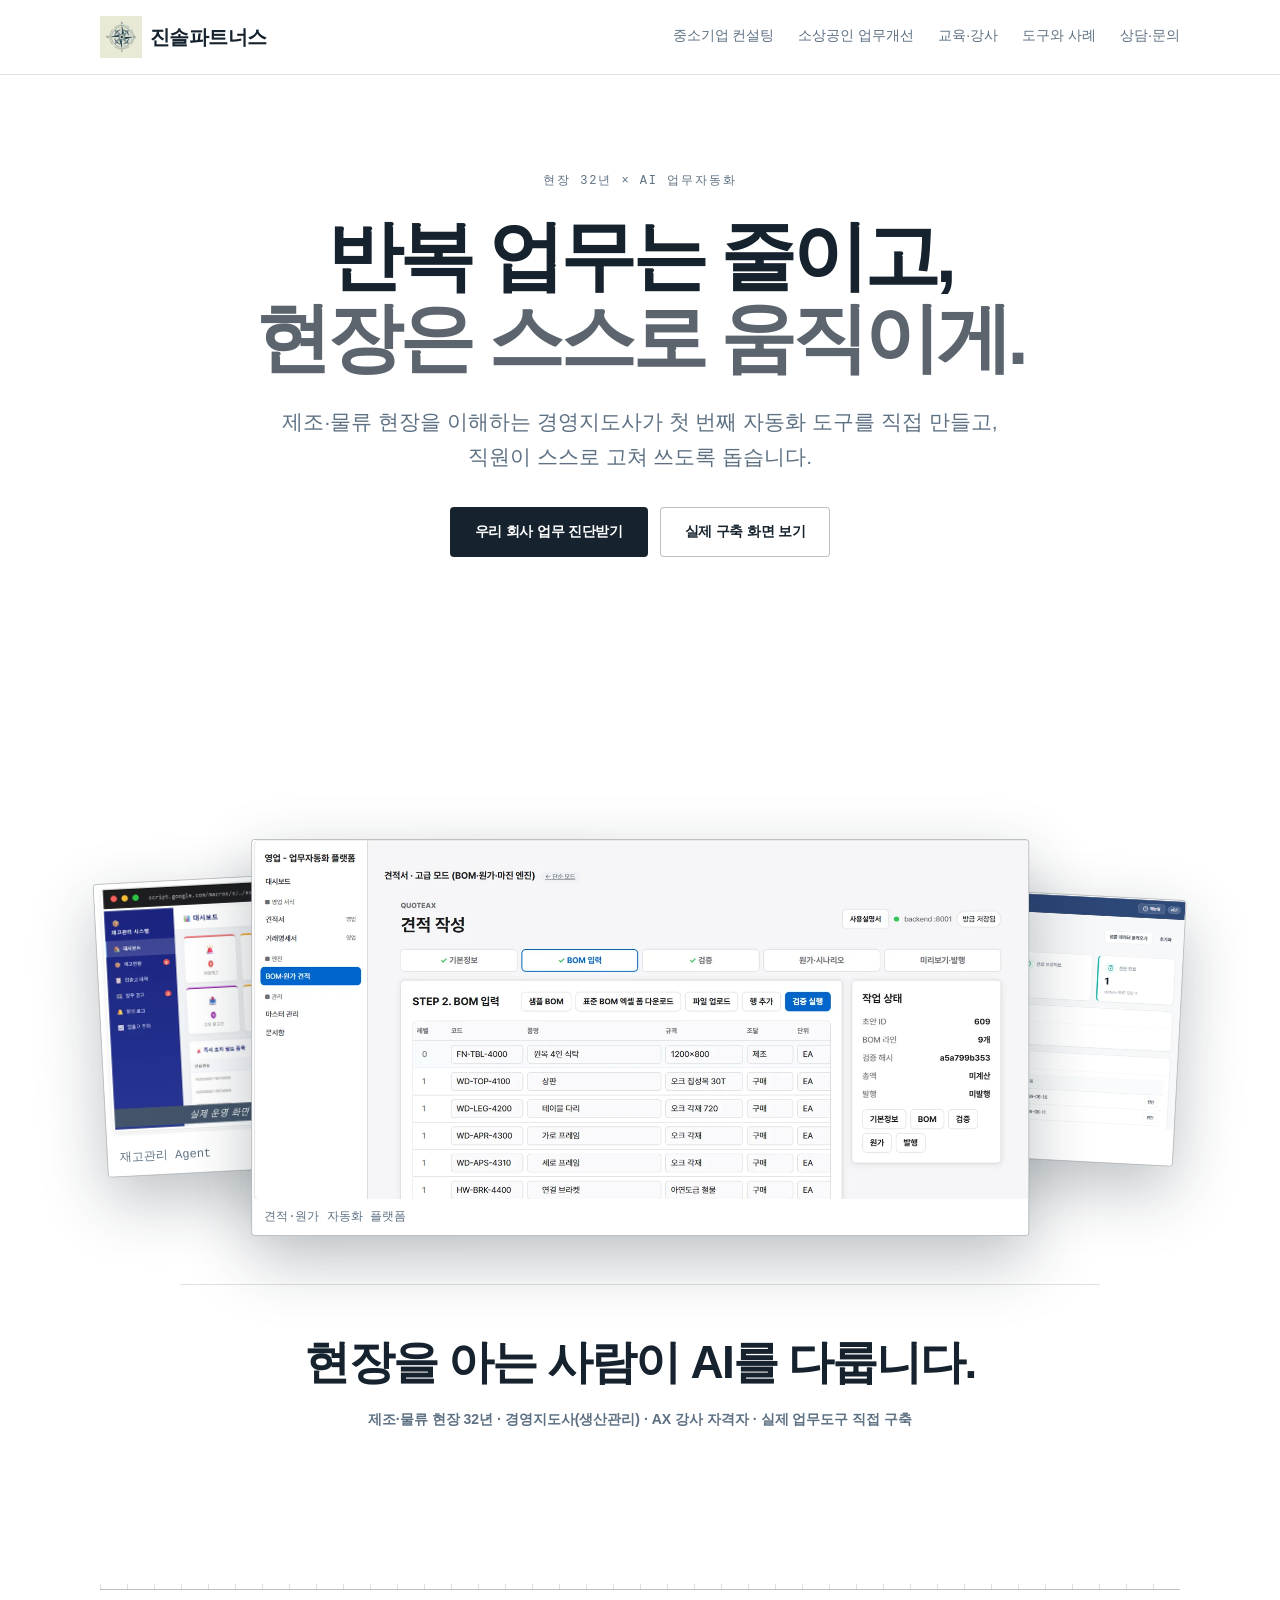
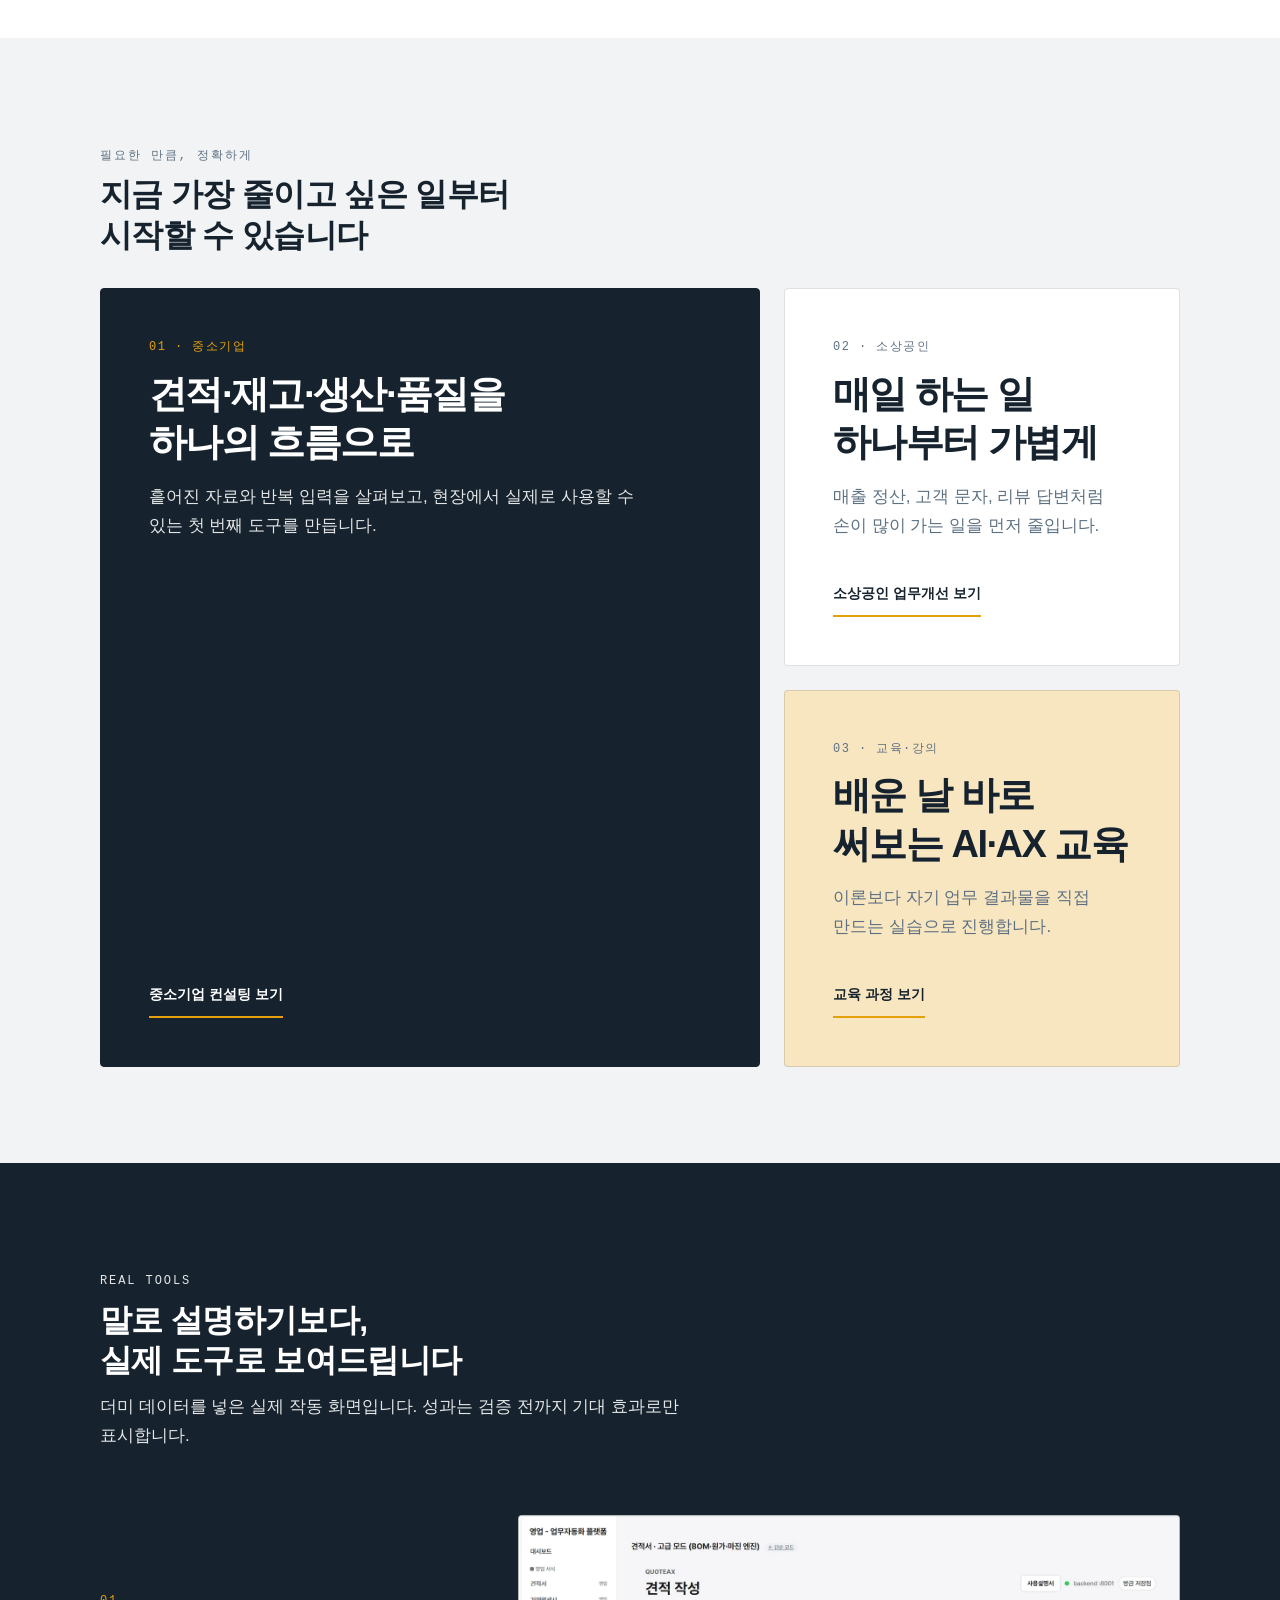
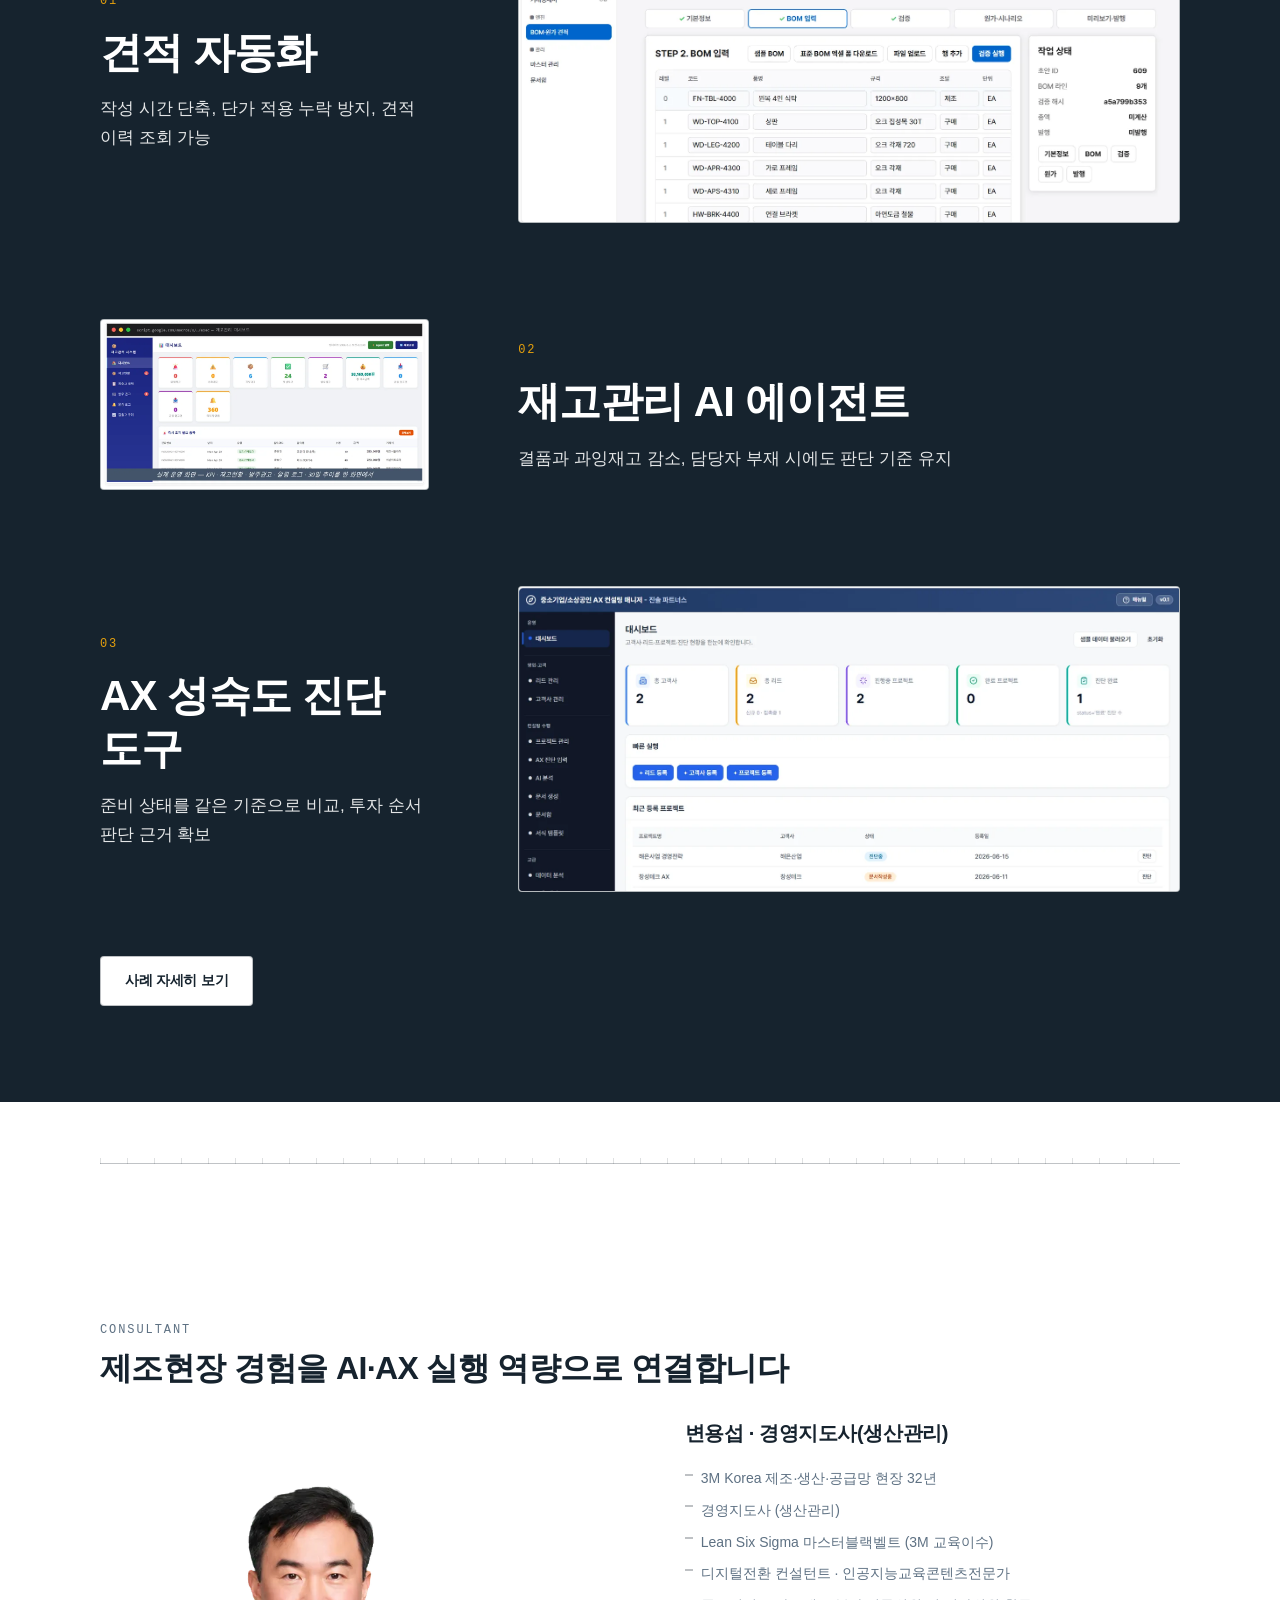
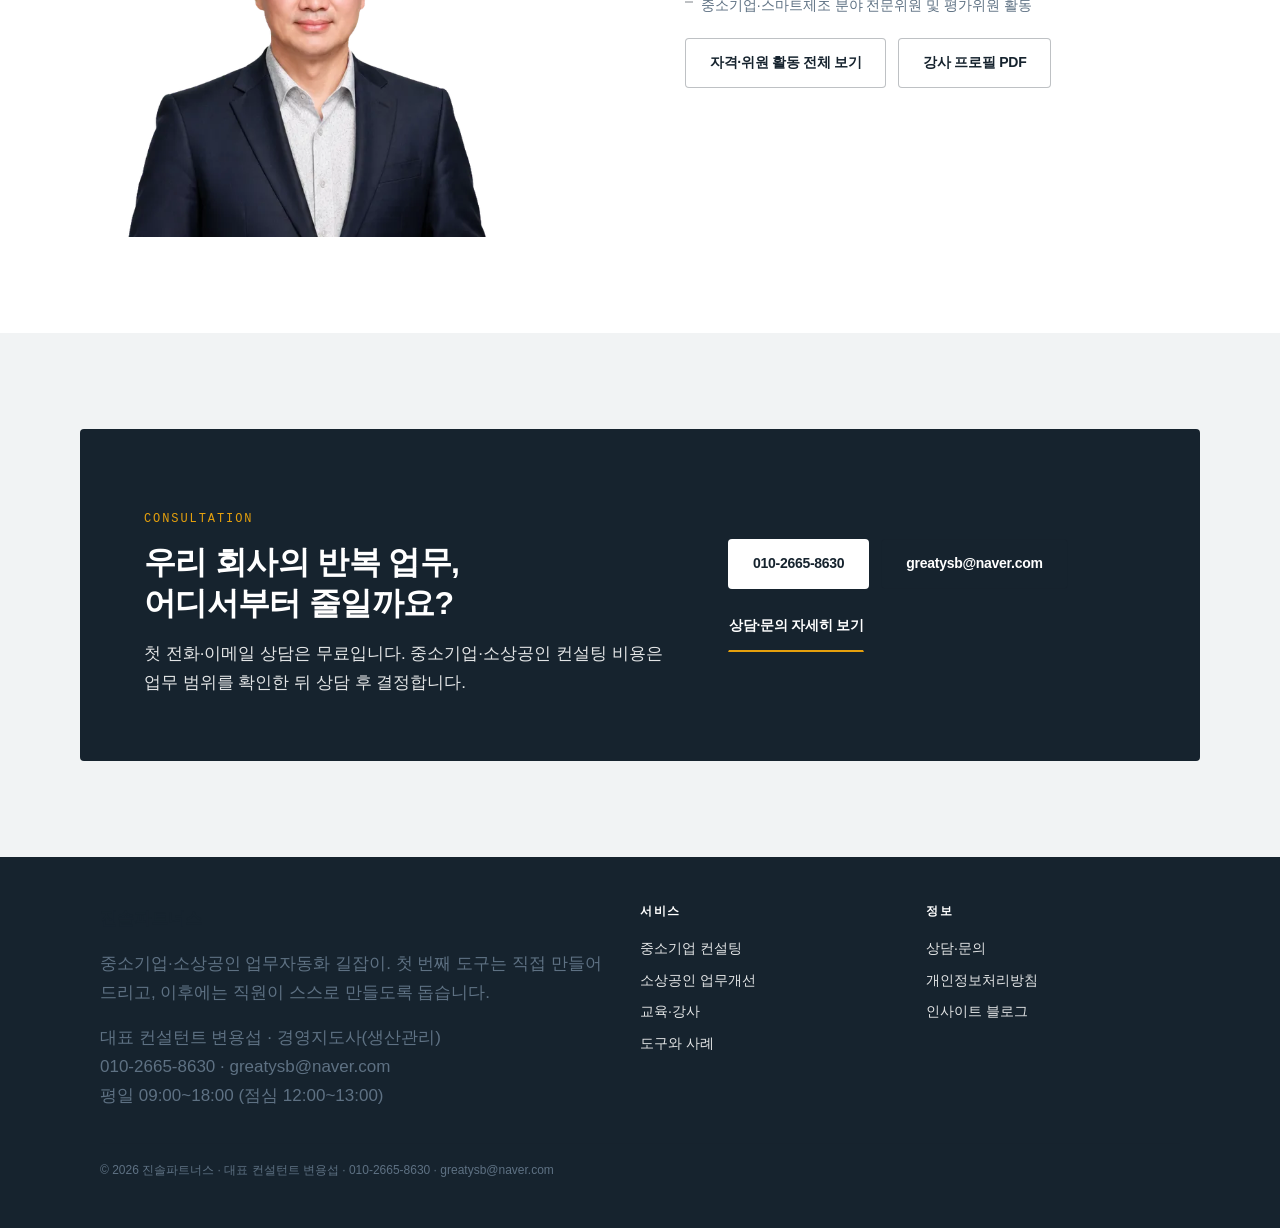
==== index.html @ 5d5d7a25 "feat: redesign homepage around real work proof" ====
<!DOCTYPE html>
<html lang="ko">
<head>
<meta charset="UTF-8">
<meta name="viewport" content="width=device-width, initial-scale=1">
<title>진솔파트너스 | 중소기업·소상공인 업무자동화 길잡이</title>
<meta name="description" content="제조·물류 현장 32년의 경영지도사가 실제 업무자동화 도구를 직접 만들고, 직원이 스스로 고쳐 쓰도록 돕습니다. 중소기업 컨설팅·소상공인 업무개선·AI 실무교육.">
<link rel="canonical" href="https://jinsolpartners.com/">
<meta property="og:type" content="website">
<meta property="og:title" content="진솔파트너스 | 중소기업·소상공인 업무자동화 길잡이">
<meta property="og:description" content="반복 업무는 줄이고, 현장은 스스로 움직이게.">
<meta property="og:url" content="https://jinsolpartners.com/">
<meta property="og:image" content="https://jinsolpartners.com/assets/images/og-default.png">
<meta property="og:site_name" content="진솔파트너스 TrueNorth Solution">
<link rel="icon" href="/favicon.svg" type="image/svg+xml">
<link rel="apple-touch-icon" href="/apple-touch-icon.png">
<link rel="stylesheet" href="/assets/css/tokens.css">
<link rel="stylesheet" href="/assets/css/base.css">
<link rel="stylesheet" href="/assets/css/components.css">
<link rel="stylesheet" href="/assets/css/pages/home.css">
</head>
<body>
<a class="skip" href="#main">본문으로 건너뛰기</a>

<header class="site-header">
  <div class="wrap">
    <a class="site-header__brand" href="/" aria-label="진솔파트너스 홈">
      <img class="site-header__compass" src="/assets/images/compass-brand.webp" width="96" height="96" alt="">
      <span class="site-header__name">진솔파트너스</span>
    </a>
    <nav class="nav" aria-label="주요 메뉴">
      <ul>
        <li><a href="/consulting/">중소기업 컨설팅</a></li>
        <li><a href="/small-business/">소상공인 업무개선</a></li>
        <li><a href="/education/">교육·강사</a></li>
        <li><a href="/tools/">도구와 사례</a></li>
        <li><a href="/contact/">상담·문의</a></li>
      </ul>
    </nav>
    <button class="nav-toggle" type="button" aria-expanded="false" aria-controls="nav-drawer">
      <span class="sr">메뉴 열기</span>
      <svg viewBox="0 0 24 24" fill="none" stroke="currentColor" stroke-width="2" aria-hidden="true"><path d="M4 7h16M4 12h16M4 17h16"/></svg>
    </button>
  </div>
  <div class="nav-drawer" id="nav-drawer">
    <a href="/consulting/">중소기업 컨설팅</a>
    <a href="/small-business/">소상공인 업무개선</a>
    <a href="/education/">교육·강사</a>
    <a href="/tools/">도구와 사례</a>
    <a href="/contact/">상담·문의</a>
  </div>
</header>

<main id="main">
  <section class="section home-hero">
    <div class="wrap home-hero__inner">
      <div class="home-hero__copy">
        <p class="sec-head__eyebrow">현장 32년 × AI 업무자동화</p>
        <h1>반복 업무는 줄이고,<br><span>현장은 스스로 움직이게.</span></h1>
        <p class="lead">제조·물류 현장을 이해하는 경영지도사가 첫 번째 자동화 도구를 직접 만들고, 직원이 스스로 고쳐 쓰도록 돕습니다.</p>
        <div class="btn-row">
          <a class="btn btn--primary" href="/contact/#consulting">우리 회사 업무 진단받기</a>
          <a class="btn btn--secondary" href="#work">실제 구축 화면 보기</a>
        </div>
      </div>

      <div class="home-screen-stage" aria-label="진솔파트너스가 직접 구축한 업무자동화 앱 화면">
        <figure class="home-screen-stage__item home-screen-stage__item--inventory">
          <img class="home-screen-stage__image" src="/assets/images/tools/inventory-agent.webp" width="1043" height="539" loading="lazy" decoding="async" alt="재고관리 시스템의 KPI, 재고현황, 발주권고 대시보드">
          <figcaption>재고관리 Agent</figcaption>
        </figure>
        <figure class="home-screen-stage__item home-screen-stage__item--quote">
          <img class="home-screen-stage__image" src="/assets/images/tools/quotation.webp" width="1505" height="697" fetchpriority="high" decoding="async" alt="견적 자동화 도구의 BOM 입력 및 검증 화면">
          <figcaption>견적·원가 자동화 플랫폼</figcaption>
        </figure>
        <figure class="home-screen-stage__item home-screen-stage__item--consulting">
          <img class="home-screen-stage__image" src="/assets/images/tools/ax-consulting-manager.webp" width="1509" height="697" loading="lazy" decoding="async" alt="AX 컨설팅 관리 앱의 고객사, 프로젝트, 진단 현황 대시보드">
          <figcaption>AX 컨설팅 매니저</figcaption>
        </figure>
      </div>

      <div class="home-trust">
        <h2>현장을 아는 사람이 AI를 다룹니다.</h2>
        <p>제조·물류 현장 32년 · 경영지도사(생산관리) · AX 강사 자격자 · 실제 업무도구 직접 구축</p>
      </div>
    </div>
  </section>

  <div class="wrap"><div class="compass-rule" aria-hidden="true">
    <svg viewBox="0 0 1120 14" preserveAspectRatio="none">
      <defs><pattern id="tick-home-1" width="28" height="14" patternUnits="userSpaceOnUse"><path d="M0 14V8" stroke="currentColor" stroke-width="1"/></pattern></defs>
      <rect width="1120" height="14" fill="url(#tick-home-1)"></rect>
      <path d="M0 13.5h1120" stroke="currentColor" stroke-width="1"></path>
    </svg>
  </div></div>

  <section class="section section--paper home-services" id="services">
    <div class="wrap">
      <div class="sec-head">
        <p class="sec-head__eyebrow">필요한 만큼, 정확하게</p>
        <h2>지금 가장 줄이고 싶은 일부터<br>시작할 수 있습니다</h2>
      </div>
      <div class="home-service-bento">
        <article class="home-service-card home-service-card--primary">
          <div>
            <p class="card__no mono">01 · 중소기업</p>
            <h3>견적·재고·생산·품질을<br>하나의 흐름으로</h3>
            <p>흩어진 자료와 반복 입력을 살펴보고, 현장에서 실제로 사용할 수 있는 첫 번째 도구를 만듭니다.</p>
          </div>
          <a class="card__link" href="/consulting/">중소기업 컨설팅 보기</a>
        </article>
        <article class="home-service-card">
          <div>
            <p class="card__no mono">02 · 소상공인</p>
            <h3>매일 하는 일 하나부터 가볍게</h3>
            <p>매출 정산, 고객 문자, 리뷰 답변처럼 손이 많이 가는 일을 먼저 줄입니다.</p>
          </div>
          <a class="card__link" href="/small-business/">소상공인 업무개선 보기</a>
        </article>
        <article class="home-service-card home-service-card--education">
          <div>
            <p class="card__no mono">03 · 교육·강의</p>
            <h3>배운 날 바로 써보는 AI·AX 교육</h3>
            <p>이론보다 자기 업무 결과물을 직접 만드는 실습으로 진행합니다.</p>
          </div>
          <a class="card__link" href="/education/">교육 과정 보기</a>
        </article>
      </div>
    </div>
  </section>

  <section class="section home-work" id="work">
    <div class="wrap">
      <div class="sec-head">
        <p class="sec-head__eyebrow">Real Tools</p>
        <h2>말로 설명하기보다,<br>실제 도구로 보여드립니다</h2>
        <p>더미 데이터를 넣은 실제 작동 화면입니다. 성과는 검증 전까지 기대 효과로만 표시합니다.</p>
      </div>
      <div data-render="tools" data-layout="showcase" data-label="도구 사례">
        <p class="lead">도구 사례를 불러오는 중입니다.</p>
      </div>
      <p class="home-work__link"><a class="btn btn--secondary" href="/tools/">사례 자세히 보기</a></p>
    </div>
  </section>

  <div class="wrap"><div class="compass-rule" aria-hidden="true">
    <svg viewBox="0 0 1120 14" preserveAspectRatio="none">
      <defs><pattern id="tick-home-2" width="28" height="14" patternUnits="userSpaceOnUse"><path d="M0 14V8" stroke="currentColor" stroke-width="1"/></pattern></defs>
      <rect width="1120" height="14" fill="url(#tick-home-2)"></rect>
      <path d="M0 13.5h1120" stroke="currentColor" stroke-width="1"></path>
    </svg>
  </div></div>

  <section class="section home-consultant" id="consultant">
    <div class="wrap">
      <div class="sec-head">
        <p class="sec-head__eyebrow">Consultant</p>
        <h2>제조현장 경험을 AI·AX 실행 역량으로 연결합니다</h2>
      </div>
      <div class="grid--2 home-consultant__grid">
        <div class="home-consultant__photo">
          <img src="/assets/images/profile-byun.webp" width="640" height="605" alt="변용섭 대표 컨설턴트 프로필 사진" loading="lazy">
        </div>
        <div class="stack">
          <h3>변용섭 · 경영지도사(생산관리)</h3>
          <ul class="dash">
            <li>3M Korea 제조·생산·공급망 현장 32년</li>
            <li>경영지도사 (생산관리)</li>
            <li>Lean Six Sigma 마스터블랙벨트 (3M 교육이수)</li>
            <li>디지털전환 컨설턴트 · 인공지능교육콘텐츠전문가</li>
            <li>중소기업·스마트제조 분야 전문위원 및 평가위원 활동</li>
          </ul>
          <div class="btn-row">
            <a class="btn btn--secondary" href="/education/profile/">자격·위원 활동 전체 보기</a>
            <a class="btn btn--secondary" href="/education/profile/?pdf=1">강사 프로필 PDF</a>
          </div>
        </div>
      </div>
    </div>
  </section>

  <section class="section section--paper home-contact" id="contact">
    <div class="wrap home-contact__panel">
      <div>
        <p class="sec-head__eyebrow">Consultation</p>
        <h2>우리 회사의 반복 업무,<br>어디서부터 줄일까요?</h2>
        <p>첫 전화·이메일 상담은 무료입니다. 중소기업·소상공인 컨설팅 비용은 업무 범위를 확인한 뒤 상담 후 결정합니다.</p>
      </div>
      <div class="home-contact__actions">
        <a class="btn btn--primary" href="tel:01026658630">010-2665-8630</a>
        <a class="btn btn--secondary" href="mailto:greatysb@naver.com">greatysb@naver.com</a>
        <a class="btn btn--text" href="/contact/">상담·문의 자세히 보기</a>
      </div>
    </div>
  </section>
</main>

<footer class="site-footer">
  <div class="wrap">
    <div class="site-footer__cols">
      <div class="stack">
        <strong>진솔파트너스</strong>
        <p>중소기업·소상공인 업무자동화 길잡이. 첫 번째 도구는 직접 만들어 드리고, 이후에는 직원이 스스로 만들도록 돕습니다.</p>
        <p>대표 컨설턴트 변용섭 · 경영지도사(생산관리)<br>010-2665-8630 · greatysb@naver.com<br>평일 09:00~18:00 (점심 12:00~13:00)</p>
      </div>
      <div>
        <h3>서비스</h3>
        <ul>
          <li><a href="/consulting/">중소기업 컨설팅</a></li>
          <li><a href="/small-business/">소상공인 업무개선</a></li>
          <li><a href="/education/">교육·강사</a></li>
          <li><a href="/tools/">도구와 사례</a></li>
        </ul>
      </div>
      <div>
        <h3>정보</h3>
        <ul>
          <li><a href="/contact/">상담·문의</a></li>
          <li><a href="/privacy/">개인정보처리방침</a></li>
          <li><a href="https://truenorth-solution.tistory.com/" target="_blank" rel="noopener">인사이트 블로그</a></li>
        </ul>
      </div>
    </div>
    <p class="site-footer__bottom">&copy; 2026 진솔파트너스 · 대표 컨설턴트 변용섭 · 010-2665-8630 · greatysb@naver.com</p>
  </div>
</footer>

<div class="consult-bar no-print">
  <a href="tel:01026658630"><svg viewBox="0 0 24 24" fill="none" stroke="currentColor" stroke-width="2" aria-hidden="true"><path d="M5 4h4l2 5-2.5 1.5a11 11 0 005 5L15 13l5 2v4a1 1 0 01-1 1A16 16 0 013 5a1 1 0 011-1z"/></svg>전화 상담</a>
  <a href="/contact/"><svg viewBox="0 0 24 24" fill="none" stroke="currentColor" stroke-width="2" aria-hidden="true"><path d="M21 12a8 8 0 01-8 8H7l-4 3V12a8 8 0 018-8h2a8 8 0 018 8z"/></svg>문의하기</a>
</div>

<script src="/assets/js/nav.js" defer></script>
<script src="/assets/js/data.js" defer></script>
</body>
</html>
---- assets/css/tokens.css ----
/* ============================================================
   tokens.css — 디자인 토큰 (WU-00)
   기획안 11-2 「계측」 팔레트 / 11-3 활자
   ------------------------------------------------------------
   [중요] 이 파일이 리터럴 색상값을 쓸 수 있는 유일한 곳입니다.
      다른 CSS/HTML에서는 반드시 var(--*) 를 씁니다. (하네스 D-01)
   ============================================================ */

:root{
  /* ── 색 ── 기획안 11-2 */
  --ink:    #16232E;   /* 제목·헤더·버튼 */
  --steel:  #5E7183;   /* 본문·보조 문구 */
  --signal: #E5A00D;   /* 강조 — §대비 주의 참조 */
  --paper:  #F1F3F4;   /* 섹션 교차 배경 */
  --white:  #FFFFFF;   /* 기본 배경 */

  /* 파생색 — 새 hex를 만들지 않고 위 5색에서 뽑습니다 */
  --line:      color-mix(in srgb, var(--ink) 14%, transparent);
  --line-firm: color-mix(in srgb, var(--ink) 28%, transparent);
  --ink-soft:  color-mix(in srgb, var(--ink) 70%, var(--white));
  --on-ink:    color-mix(in srgb, var(--white) 88%, var(--ink));
  --mark:      color-mix(in srgb, var(--signal) 26%, var(--white));

  /* ── 대비 실측 (개발지시서 §4-1) ──────────────────────────
     신호 노랑 on 흰색 ......... 2.24:1  NG  텍스트 색 사용 금지
     신호 노랑 on 잉크 ......... 7.13:1  OK
     스틸 on 흰색 .............. 5.04:1  OK
     스틸 on 페이퍼 ............ 4.53:1  OK  (여유 없음 — 본문만)
     잉크 on 흰색 .............. 16.0:1  OK
     흰 배경에서의 강조는 텍스트 색이 아니라 밑줄 바·마커로 합니다.
     ------------------------------------------------------- */

  /* ── 활자 ── 기획안 11-3 : 로컬 폰트만 (외부 CDN 금지) */
  --font-kr: 'Pretendard Variable', Pretendard, -apple-system,
             'Segoe UI', 'Malgun Gothic', 'Apple SD Gothic Neo', sans-serif;
  --font-mono: ui-monospace, 'SFMono-Regular', Consolas,
               'D2Coding', 'Nanum Gothic Coding', monospace;

  --fs-hero:  clamp(26px, 6.5vw, 52px);
  --fs-h2:    clamp(22px, 3.4vw, 32px);
  --fs-h3:    clamp(17px, 2.2vw, 20px);
  --fs-body:  clamp(15px, 1.7vw, 17px);
  --fs-small: 14px;
  --fs-micro: 12px;

  --lh-tight: 1.28;
  --lh-body:  1.7;

  /* ── 간격 ── 4px 배수 */
  --s1: 4px;   --s2: 8px;   --s3: 12px;  --s4: 16px;
  --s5: 24px;  --s6: 32px;  --s7: 48px;  --s8: 64px;  --s9: 96px;

  /* ── 레이아웃 ── 기획안 12-1 */
  --wrap: 1120px;
  --gutter: 20px;
  --radius: 4px;          /* 기획안 11-5 : 카드 구분은 1px 선, 과한 라운드 금지 */
  --tap: 44px;            /* 최소 터치 대상 */
  --bar-h: 60px;          /* 모바일 고정 상담 바 높이 */

  /* ── 모션 ── 기획안 11-5 : 페이드·숫자 카운트 수준까지 */
  --dur: 200ms;
  --ease: ease-out;
}
---- assets/css/base.css ----
/* ============================================================
   base.css — 리셋 · 타이포 · 레이아웃 기본 (WU-00)
   ============================================================ */

*,*::before,*::after{ box-sizing:border-box; margin:0; padding:0; }

html{
  font-family:var(--font-kr);
  font-size:var(--fs-body);
  line-height:var(--lh-body);
  color:var(--ink);
  background:var(--white);
  /* 한글은 어절 단위 줄바꿈, 한 어절이 폭을 넘으면 강제 분리 */
  word-break:keep-all;
  overflow-wrap:break-word;
  font-feature-settings:'tnum' 1;   /* 표 숫자 정렬 */
  -webkit-text-size-adjust:100%;
  scroll-behavior:smooth;
}

body{
  min-height:100vh;
  /* 모바일 고정 상담 바가 본문 하단을 가리지 않도록 */
  padding-bottom:calc(var(--bar-h) + env(safe-area-inset-bottom, 0px));
}
@media (min-width:640px){ body{ padding-bottom:0; } }

img,svg{ max-width:100%; height:auto; display:block; }
a{ color:inherit; text-decoration:none; }
ul,ol{ list-style:none; }
button,input,select,textarea{ font:inherit; color:inherit; }
table{ border-collapse:collapse; width:100%; }

/* ── 제목 ── */
h1,h2,h3,h4{ line-height:var(--lh-tight); font-weight:700; letter-spacing:-.02em; }
h1{ font-size:var(--fs-hero); font-weight:800; letter-spacing:-.03em; }
h2{ font-size:var(--fs-h2); }
h3{ font-size:var(--fs-h3); }

p{ color:var(--steel); }
strong{ font-weight:700; color:var(--ink); }

/* 숫자·단계·프로세스 — 기획안 11-3 시그니처 활자 */
.mono{ font-family:var(--font-mono); font-weight:400; letter-spacing:-.01em; }

/* ── 레이아웃 ── */
.wrap{ max-width:var(--wrap); margin-inline:auto; padding-inline:var(--gutter); }
.section{ padding-block:var(--s8); }
.section--paper{ background:var(--paper); }
@media (min-width:1024px){ .section{ padding-block:var(--s9); } }

.grid{ display:grid; gap:var(--s5); grid-template-columns:repeat(auto-fit, minmax(240px, 1fr)); }
.grid--2{ display:grid; gap:var(--s5); grid-template-columns:1fr; }
@media (min-width:640px){ .grid--2{ grid-template-columns:1fr 1fr; } }

.stack > * + *{ margin-top:var(--s4); }
.lead{ font-size:calc(var(--fs-body) + 1px); color:var(--steel); max-width:62ch; }

/* ── 강조 ── 흰 배경에서는 텍스트 색이 아니라 밑줄 바 (개발지시서 §4-1) ── */
.hl{ position:relative; display:inline-block; color:var(--ink); }
.hl::after{
  content:''; position:absolute; left:0; right:0; bottom:-.04em;
  height:.14em; min-height:3px; background:var(--signal);
}
/* 잉크 배경 위에서는 신호 노랑 텍스트 허용 (7.13:1) */
.on-ink .hl-text{ color:var(--signal); }
.mark{ background-color:var(--mark); padding:0 .18em; }

/* ── 접근성 ── */
:focus-visible{ outline:3px solid var(--signal); outline-offset:2px; }
.skip{
  position:absolute; left:-9999px; top:0; z-index:100;
  background:var(--ink); color:var(--white); padding:var(--s3) var(--s4);
}
.skip:focus{ left:var(--s3); top:var(--s3); }
.sr{
  position:absolute; width:1px; height:1px; overflow:hidden;
  clip-path:inset(50%); white-space:nowrap;
}

@media (prefers-reduced-motion: reduce){
  html{ scroll-behavior:auto; }
  *,*::before,*::after{
    animation-duration:.001ms !important;
    animation-iteration-count:1 !important;
    transition-duration:.001ms !important;
  }
}

/* ── 미결 토큰 표시 ── 개발지시서 §9 : 숨기지 않습니다 ── */
.tbd{
  display:inline-block; font-family:var(--font-mono); font-size:var(--fs-micro);
  color:var(--ink); background-color:var(--mark);
  border:1px dashed var(--line-firm); border-radius:var(--radius);
  padding:2px 6px;
}

/* ── 인쇄 ── */
@media print{
  body{ padding-bottom:0; }
  .site-header,.site-footer,.consult-bar,.no-print{ display:none !important; }
  .section{ padding-block:var(--s5); }
}
---- assets/css/components.css ----
/* ============================================================
   components.css — 공용 컴포넌트 (WU-00)
   개발지시서 §6-1 목록 외 컴포넌트를 여기에 추가하지 않습니다.
   ============================================================ */

/* ── 헤더 ── */
.site-header{
  position:sticky; top:0; z-index:20;
  background:var(--white);
  border-bottom:1px solid var(--line);
  transition:padding var(--dur) var(--ease);
}
.site-header .wrap{ display:flex; align-items:center; justify-content:space-between; gap:var(--s4); }
.site-header__brand{ display:flex; align-items:center; gap:var(--s2); padding-block:var(--s4); }
.site-header__compass{ display:block; width:42px; height:42px; object-fit:contain; }
.site-header__name{ font-weight:800; letter-spacing:-.03em; font-size:20px; }
.site-header.is-compact .site-header__brand{ padding-block:var(--s3); }
.site-header.is-compact .site-header__compass{ width:36px; height:36px; }
@media (max-width:639px){
  .site-header__compass{ width:36px; height:36px; }
  .site-header__name{ font-size:18px; }
  .site-header.is-compact .site-header__compass{ width:32px; height:32px; }
}

.nav{ display:none; }
.nav ul{ display:flex; gap:var(--s5); }
.nav a{ display:block; padding-block:var(--s4); font-size:var(--fs-small); font-weight:500; color:var(--steel); border-bottom:2px solid transparent; }
.nav a:hover,.nav a[aria-current="page"]{ color:var(--ink); border-bottom-color:var(--signal); }
@media (min-width:1024px){ .nav{ display:block; } }

.nav-toggle{
  display:flex; align-items:center; justify-content:center;
  width:var(--tap); height:var(--tap);
  background:none; border:1px solid var(--line-firm); border-radius:var(--radius); cursor:pointer;
}
.nav-toggle svg{ width:20px; height:20px; color:var(--ink); }
@media (min-width:1024px){ .nav-toggle{ display:none; } }

.nav-drawer{ display:none; border-top:1px solid var(--line); background:var(--white); }
.nav-drawer.is-open{ display:block; }
.nav-drawer a{ display:block; padding:var(--s4) var(--gutter); border-bottom:1px solid var(--line); font-weight:500; }
@media (min-width:1024px){ .nav-drawer,.nav-drawer.is-open{ display:none; } }

/* ── 버튼 ── */
.btn{
  display:inline-flex; align-items:center; justify-content:center; gap:var(--s2);
  min-height:var(--tap); padding:var(--s3) var(--s5);
  border:1px solid transparent; border-radius:var(--radius);
  font-size:var(--fs-small); font-weight:700; letter-spacing:-.02em;
  cursor:pointer; text-align:center;
  transition:background-color var(--dur) var(--ease), color var(--dur) var(--ease);
}
.btn--primary{ background:var(--ink); color:var(--white); }
.btn--primary:hover{ background:var(--ink-soft); }
.btn--secondary{ background:var(--white); color:var(--ink); border-color:var(--line-firm); }
.btn--secondary:hover{ background:var(--paper); }
.btn--text{ padding-inline:0; color:var(--ink); border-bottom:2px solid var(--signal); border-radius:0; min-height:auto; }
.btn[disabled]{ opacity:.55; cursor:not-allowed; }
.btn-row{ display:flex; flex-wrap:wrap; gap:var(--s3); }
@media (max-width:639px){ .btn-row .btn{ width:100%; } }

/* ── 섹션 헤더 ── */
.sec-head{ margin-bottom:var(--s6); }
.sec-head__eyebrow{
  font-family:var(--font-mono); font-size:var(--fs-micro);
  letter-spacing:.16em; color:var(--steel); text-transform:uppercase;
}
.sec-head h2{ margin-top:var(--s2); }
.sec-head p{ margin-top:var(--s3); max-width:62ch; }

/* ── 카드 ── 기획안 11-5 : 구분은 1px 선, 그림자 없음 ── */
.card{
  background:var(--white);
  border:1px solid var(--line);
  border-radius:var(--radius);
  padding:var(--s5);
  display:flex; flex-direction:column; gap:var(--s3);
}
.card--fill{ background:var(--ink); color:var(--on-ink); border-color:var(--ink); }
.card--fill h3,.card--fill strong{ color:var(--white); }
.card--fill p{ color:var(--on-ink); }
.card__no{ font-family:var(--font-mono); font-size:var(--fs-micro); letter-spacing:.12em; color:var(--steel); }
.card--fill .card__no{ color:var(--signal); }
.card__link{ margin-top:auto; align-self:flex-start; display:inline-flex; align-items:center;
  min-height:var(--tap); font-size:var(--fs-small); font-weight:700; color:var(--ink);
  border-bottom:2px solid var(--signal); }

/* ── 방위 눈금 스트립 ── 기획안 11-4 : 전체에서 2~3회만 ── */
.compass-rule{ color:var(--line-firm); margin-block:var(--s7); }
.compass-rule svg{ width:100%; height:14px; }

/* ── 표준 항목 정의 리스트 ── 서비스 6 / 사례 6 / 교육 7 ── */
.std{ display:grid; gap:var(--s3) var(--s4); grid-template-columns:1fr; }
@media (min-width:640px){ .std{ grid-template-columns:auto 1fr; } }
.std dt{
  font-family:var(--font-mono); font-size:var(--fs-micro); letter-spacing:.04em;
  color:var(--steel); padding-top:2px; white-space:nowrap;
}
.std dd{ font-size:var(--fs-small); color:var(--ink); }
.std dd + dt{ border-top:1px solid var(--line); padding-top:var(--s3); }
.std dt + dd{ border-top:0; }
@media (min-width:640px){ .std dd + dt{ padding-top:var(--s3); } .std dt:nth-of-type(n+2) ~ dd{ padding-top:var(--s3); } }

.price{ font-family:var(--font-mono); font-weight:700; color:var(--ink); }
.price-note{ margin-top:var(--s4); font-size:var(--fs-micro); color:var(--steel); }

/* ── KPI ── 숫자는 잉크, 강조는 밑줄 바 ── */
.kpi{ display:grid; gap:var(--s4); grid-template-columns:repeat(2,1fr); border-block:1px solid var(--line); padding-block:var(--s5); }
@media (min-width:768px){ .kpi{ grid-template-columns:repeat(4,1fr); } }
.kpi__n{ font-family:var(--font-mono); font-size:clamp(20px,3.2vw,28px); font-weight:700; color:var(--ink); }
.kpi__l{ margin-top:var(--s2); font-size:var(--fs-micro); color:var(--steel); line-height:1.4; }
.kpi__src{ display:block; margin-top:var(--s1); font-size:var(--fs-micro); color:var(--steel); }

/* ── 경력 타임라인 ── */
.timeline{ display:grid; gap:var(--s5); }
.job{ display:grid; gap:var(--s2) var(--s5); grid-template-columns:1fr; padding-bottom:var(--s5); border-bottom:1px solid var(--line); }
@media (min-width:640px){ .job{ grid-template-columns:150px 1fr; } }
.job__when{ font-family:var(--font-mono); font-size:var(--fs-micro); color:var(--steel); }
.job__org{ font-weight:700; }
.job__desc{ margin-top:var(--s2); font-size:var(--fs-small); }

/* ── 태그 ── */
.tags{ display:flex; flex-wrap:wrap; gap:var(--s2); }
.tags li{ border:1px solid var(--line-firm); border-radius:var(--radius); padding:var(--s1) var(--s3); font-size:var(--fs-micro); color:var(--steel); }

/* ── 대조표 ── */
.contrast{ display:grid; gap:var(--s5); grid-template-columns:1fr; }
@media (min-width:640px){ .contrast{ grid-template-columns:1fr 1fr; } }
.contrast__col h3{ padding-bottom:var(--s3); border-bottom:2px solid var(--line-firm); }
.contrast__col li{ padding:var(--s3) 0; border-bottom:1px solid var(--line); font-size:var(--fs-small); }
.contrast__col--do h3{ border-bottom-color:var(--signal); }

/* ── 폼 ── */
.field{ display:flex; flex-direction:column; gap:var(--s2); margin-bottom:var(--s4); }
.field label{ font-size:var(--fs-small); font-weight:700; }
.field .req{ color:var(--ink); font-family:var(--font-mono); }
.field input,.field select,.field textarea{
  min-height:var(--tap); padding:var(--s3);
  border:1px solid var(--line-firm); border-radius:var(--radius);
  background:var(--white);
}
.field textarea{ min-height:120px; resize:vertical; }
.field__hint{ font-size:var(--fs-micro); color:var(--steel); }
.field__err{ font-size:var(--fs-micro); color:var(--ink); font-weight:700; }
.field--check{ flex-direction:row; align-items:flex-start; gap:var(--s3); min-height:var(--tap); }
.field--check input{ min-height:auto; width:24px; height:24px; margin-top:2px; flex:0 0 auto; }
.field--check label{ font-weight:400; font-size:var(--fs-small); }
.hp{ position:absolute; left:-9999px; }        /* honeypot */
.form-status{ margin-top:var(--s4); padding:var(--s4); border:1px solid var(--line-firm); border-radius:var(--radius); font-size:var(--fs-small); }
.form-status:empty{ display:none; }

/* ── 모바일 고정 상담 바 ── 기획안 12-2 ── */
.consult-bar{
  position:fixed; left:0; right:0; bottom:0; z-index:30;
  display:grid; grid-template-columns:1fr 1fr;
  background:var(--ink);
  padding-bottom:env(safe-area-inset-bottom, 0px);
}
.consult-bar a,.consult-bar span{
  display:flex; align-items:center; justify-content:center; gap:var(--s2);
  min-height:var(--bar-h); color:var(--white);
  font-size:var(--fs-small); font-weight:700;
}
.consult-bar span{ color:var(--on-ink); }
.consult-bar a + *{ border-left:1px solid var(--line-firm); }
.consult-bar svg{ width:18px; height:18px; color:var(--signal); }
@media (min-width:640px){ .consult-bar{ display:none; } }

/* ── 푸터 ── */
.site-footer{ background:var(--ink); color:var(--on-ink); padding-block:var(--s7); }
.site-footer h2,.site-footer h3{ color:var(--white); }
.site-footer a{ color:var(--on-ink); }
.site-footer a:hover{ color:var(--signal); }
.site-footer__cols{ display:grid; gap:var(--s6); grid-template-columns:1fr; }
@media (min-width:768px){ .site-footer__cols{ grid-template-columns:2fr 1fr 1fr; } }
.site-footer h3{ font-size:var(--fs-micro); font-family:var(--font-mono); letter-spacing:.14em; text-transform:uppercase; margin-bottom:var(--s3); }
.site-footer li{ font-size:var(--fs-small); padding-block:var(--s1); }
.site-footer__bottom{ margin-top:var(--s6); padding-top:var(--s4); border-top:1px solid var(--line-firm); font-size:var(--fs-micro); }

/* ── 점 목록 ── 이모지 대신 선 표식 (기획안 11-5) ── */
.dash li{ position:relative; padding-left:var(--s4); font-size:var(--fs-small); color:var(--steel); padding-block:var(--s1); }
.dash li::before{ content:''; position:absolute; left:0; top:.75em; width:8px; height:2px; background:var(--line-firm); }

/* ── 도구 화면 ── */
.shot{
  overflow:hidden; background:var(--paper);
  border:1px solid var(--line-firm); border-radius:var(--radius);
}
.shot img{ display:block; width:100%; height:auto; }
---- assets/css/pages/home.css ----
/* home.css — 메인 (WU-01) */

.home-hero{
  overflow:hidden;
  padding-block:var(--s9) 0;
}
.home-hero__copy{ max-width:920px; margin-inline:auto; text-align:center; }
.home-hero h1{
  margin-top:var(--s5);
  font-size:clamp(42px,6vw,76px);
  line-height:1.08;
  letter-spacing:-.055em;
}
.home-hero h1 span{ color:var(--ink-soft); }
.home-hero .lead{ max-width:760px; margin:var(--s5) auto 0; font-size:clamp(17px,2vw,21px); }
.home-hero .btn-row{ justify-content:center; margin-top:var(--s6); }

.home-screen-stage{
  position:relative;
  min-height:clamp(430px,47vw,590px);
  margin-top:clamp(var(--s7),7vw,var(--s9));
}
.home-screen-stage__item{
  position:absolute;
  overflow:hidden;
  border:1px solid var(--line-firm);
  border-radius:var(--radius);
  background:var(--white);
  box-shadow:0 24px 64px var(--line-firm);
}
.home-screen-stage__item figcaption{
  padding:var(--s2) var(--s3);
  color:var(--steel);
  background:var(--white);
  font-family:var(--font-mono);
  font-size:var(--fs-micro);
}
.home-screen-stage__image{ width:100%; height:auto; }
.home-screen-stage__item--inventory{ left:0; bottom:12%; width:46%; transform:rotate(-3deg); }
.home-screen-stage__item--quote{ left:50%; bottom:0; z-index:2; width:72%; transform:translateX(-50%); }
.home-screen-stage__item--consulting{ right:0; bottom:14%; width:46%; transform:rotate(3deg); }

.home-trust{
  max-width:920px;
  margin:var(--s7) auto var(--s9);
  padding-top:var(--s7);
  border-top:1px solid var(--line);
  text-align:center;
}
.home-trust h2{ font-size:clamp(30px,3.6vw,46px); letter-spacing:-.04em; }
.home-trust p{ margin-top:var(--s4); font-size:var(--fs-small); font-weight:700; }

.home-services .sec-head{ max-width:820px; }
.home-service-bento{ display:grid; gap:var(--s5); }
.home-service-card{
  min-height:260px;
  padding:clamp(var(--s5),4vw,var(--s7));
  border:1px solid var(--line);
  border-radius:var(--radius);
  background:var(--white);
  display:flex;
  flex-direction:column;
  justify-content:space-between;
  gap:var(--s6);
}
.home-service-card h3{ margin-top:var(--s3); font-size:clamp(24px,3vw,38px); letter-spacing:-.04em; }
.home-service-card p:not(.card__no){ margin-top:var(--s4); max-width:54ch; }
.home-service-card--primary{ color:var(--white); background:var(--ink); border-color:var(--ink); }
.home-service-card--primary h3,.home-service-card--primary strong{ color:var(--white); }
.home-service-card--primary p{ color:var(--on-ink); }
.home-service-card--primary .card__no{ color:var(--signal); }
.home-service-card--primary .card__link{ color:var(--white); }
.home-service-card--education{ background:var(--mark); }

.home-work{ color:var(--white); background:var(--ink); }
.home-work .sec-head{ max-width:850px; }
.home-work .sec-head__eyebrow{ color:var(--signal); }
.home-work h2,.home-work h3,.home-work strong{ color:var(--white); }
.home-work .sec-head p,.home-work .home-case p{ color:var(--on-ink); }
.home-case-list{ margin-top:var(--s8); display:grid; gap:var(--s9); }
.home-case{ display:grid; align-items:center; gap:var(--s6); }
.home-case__number{ color:var(--signal); font-size:var(--fs-micro); letter-spacing:.16em; }
.home-case h3{ margin-top:var(--s3); font-size:clamp(28px,3.5vw,42px); }
.home-case p{ margin-top:var(--s4); }
.home-case__media{ overflow:hidden; border:1px solid var(--line-firm); border-radius:var(--radius); background:var(--paper); }
.home-case__media img{ width:100%; height:auto; }
.home-work__link{ margin-top:var(--s8); }

.home-consultant__grid{ align-items:start; gap:clamp(var(--s6),7vw,var(--s9)); }
.home-consultant__photo{ max-width:440px; }
.home-consultant__photo img{ width:100%; height:auto; }

.home-contact__panel{
  padding:clamp(var(--s6),6vw,var(--s8));
  color:var(--white);
  background:var(--ink);
  border-radius:var(--radius);
  display:grid;
  gap:var(--s6);
}
.home-contact__panel h2{ margin-top:var(--s3); color:var(--white); }
.home-contact__panel p{ margin-top:var(--s4); color:var(--on-ink); }
.home-contact__panel .sec-head__eyebrow{ color:var(--signal); }
.home-contact__actions{ display:flex; flex-wrap:wrap; align-items:center; gap:var(--s3); }
.home-contact__actions .btn--primary{ background:var(--white); color:var(--ink); }
.home-contact__actions .btn--secondary{ background:transparent; color:var(--white); border-color:var(--line-firm); }
.home-contact__actions .btn--text{ color:var(--white); }

@media (min-width:768px){
  .home-case{ grid-template-columns:minmax(220px,.72fr) minmax(0,1.45fr); gap:clamp(var(--s7),7vw,var(--s9)); }
  .home-case:nth-child(even) .home-case__copy{ order:2; }
  .home-contact__panel{ grid-template-columns:minmax(0,1.15fr) minmax(320px,.85fr); align-items:center; }
  .home-contact__actions{ justify-content:flex-start; }
}

@media (min-width:900px){
  .home-service-bento{
    grid-template-columns:minmax(0,1.25fr) minmax(0,.75fr);
    grid-template-rows:repeat(2,minmax(0,1fr));
  }
  .home-service-card--primary{ grid-row:1 / span 2; min-height:580px; }
}

@media (max-width:767px){
  .home-screen-stage{ min-height:440px; }
  .home-screen-stage__item--quote{ width:88%; }
  .home-screen-stage__item--inventory,.home-screen-stage__item--consulting{ width:58%; }
  .home-consultant__photo{ margin-inline:auto; }
}

@media (max-width:639px){
  .home-hero{ padding-top:var(--s8); }
  .home-hero__copy{ text-align:left; }
  .home-hero h1{ font-size:clamp(34px,9.8vw,46px); }
  .home-hero .btn-row{ justify-content:flex-start; }
  .home-screen-stage{ min-height:0; display:grid; gap:var(--s4); }
  .home-screen-stage__item{ position:relative; inset:auto; width:100%; transform:none; }
  .home-screen-stage__item--quote{ grid-row:1; }
  .home-screen-stage__item--inventory{ grid-row:2; }
  .home-screen-stage__item--consulting{ grid-row:3; }
  .home-trust{ margin-bottom:var(--s8); text-align:left; }
  .home-trust h2{ font-size:30px; }
  .home-service-card{ min-height:0; }
  .home-contact__actions{ flex-direction:column; align-items:stretch; }
  .home-contact__actions .btn{ width:100%; }
}
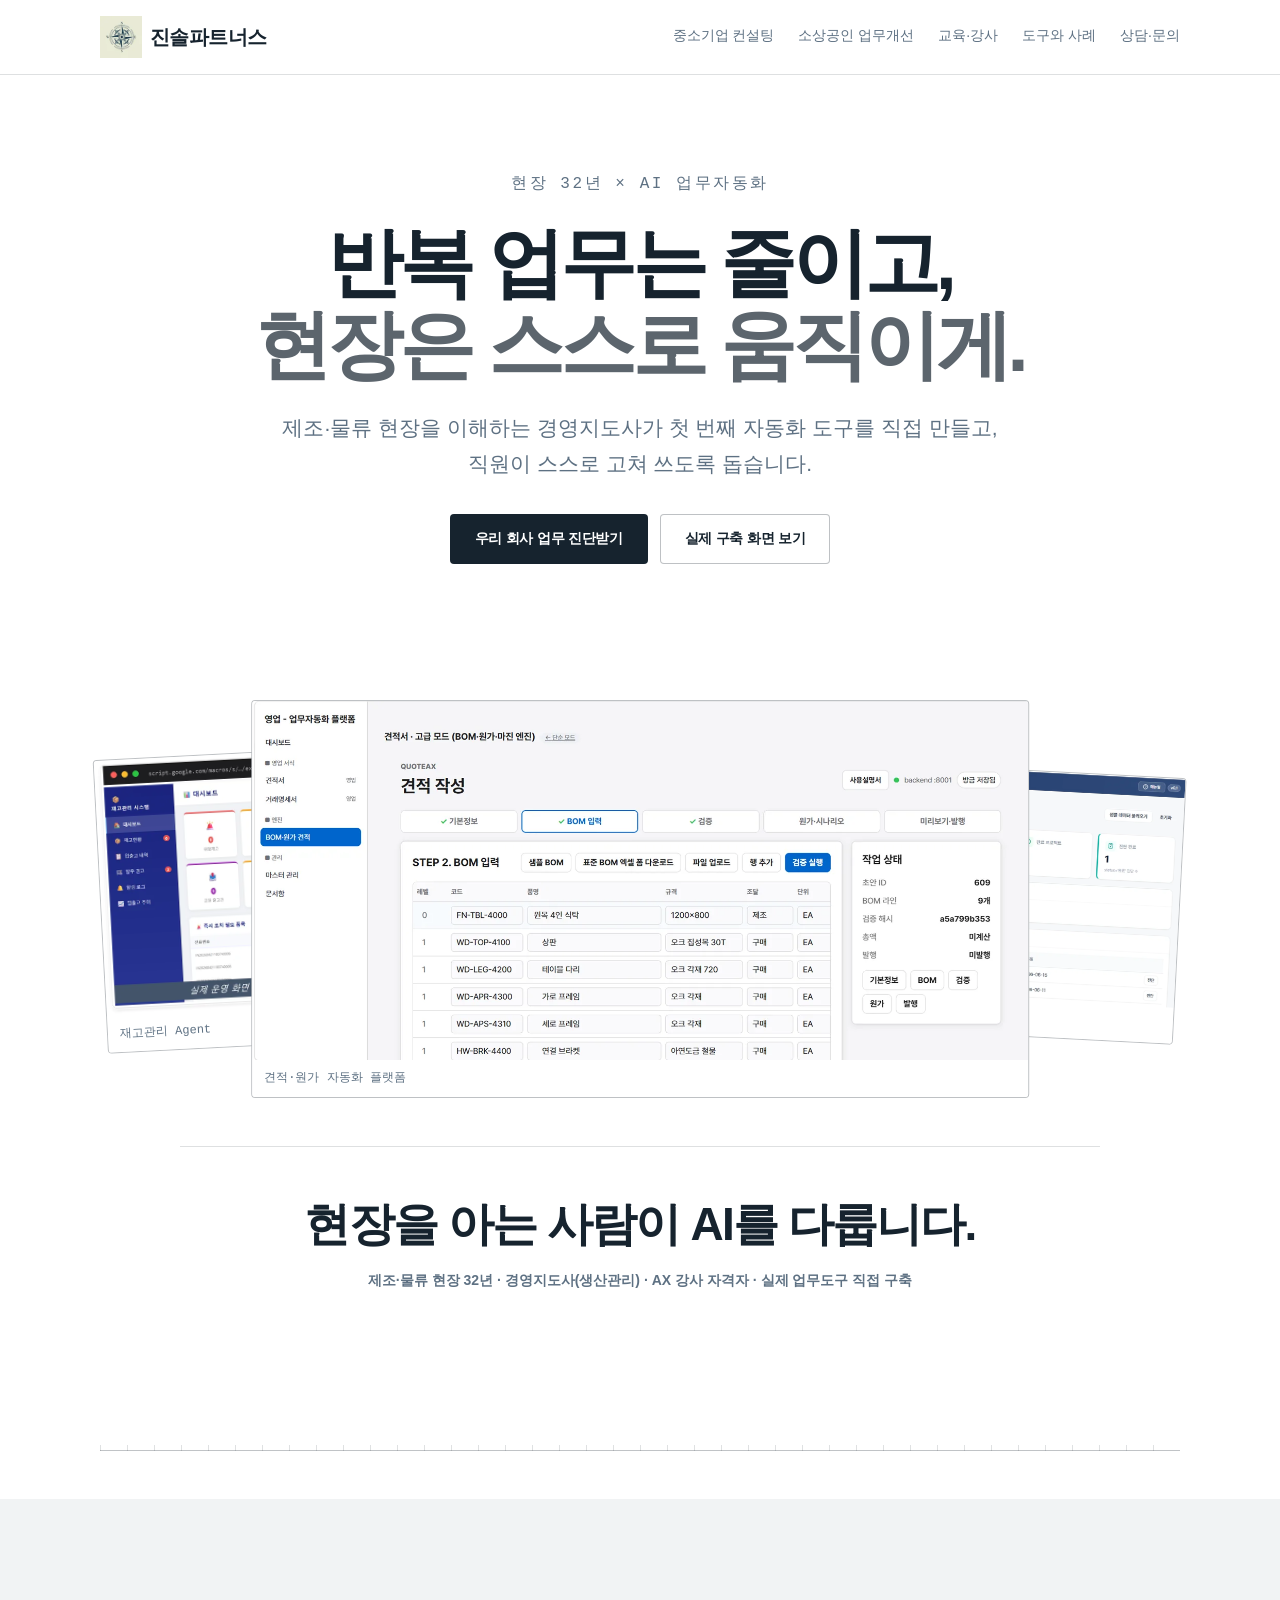
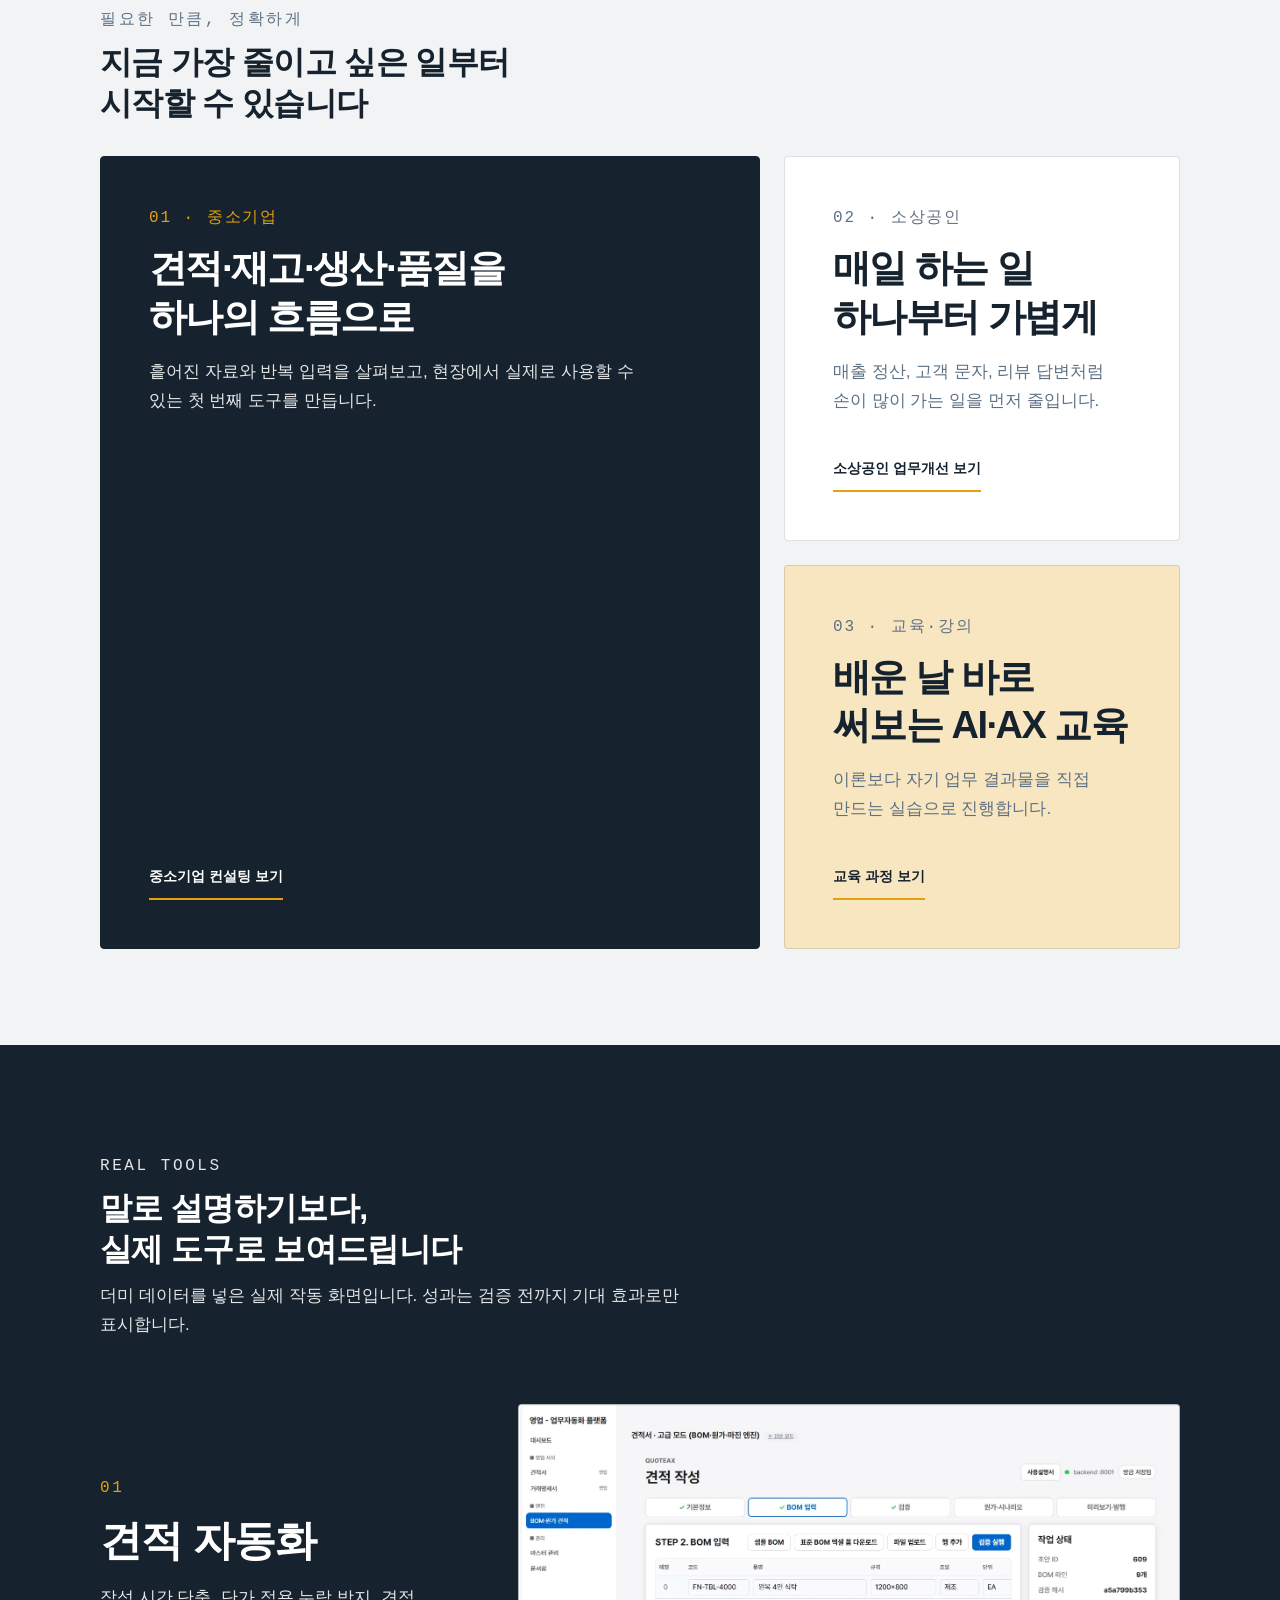
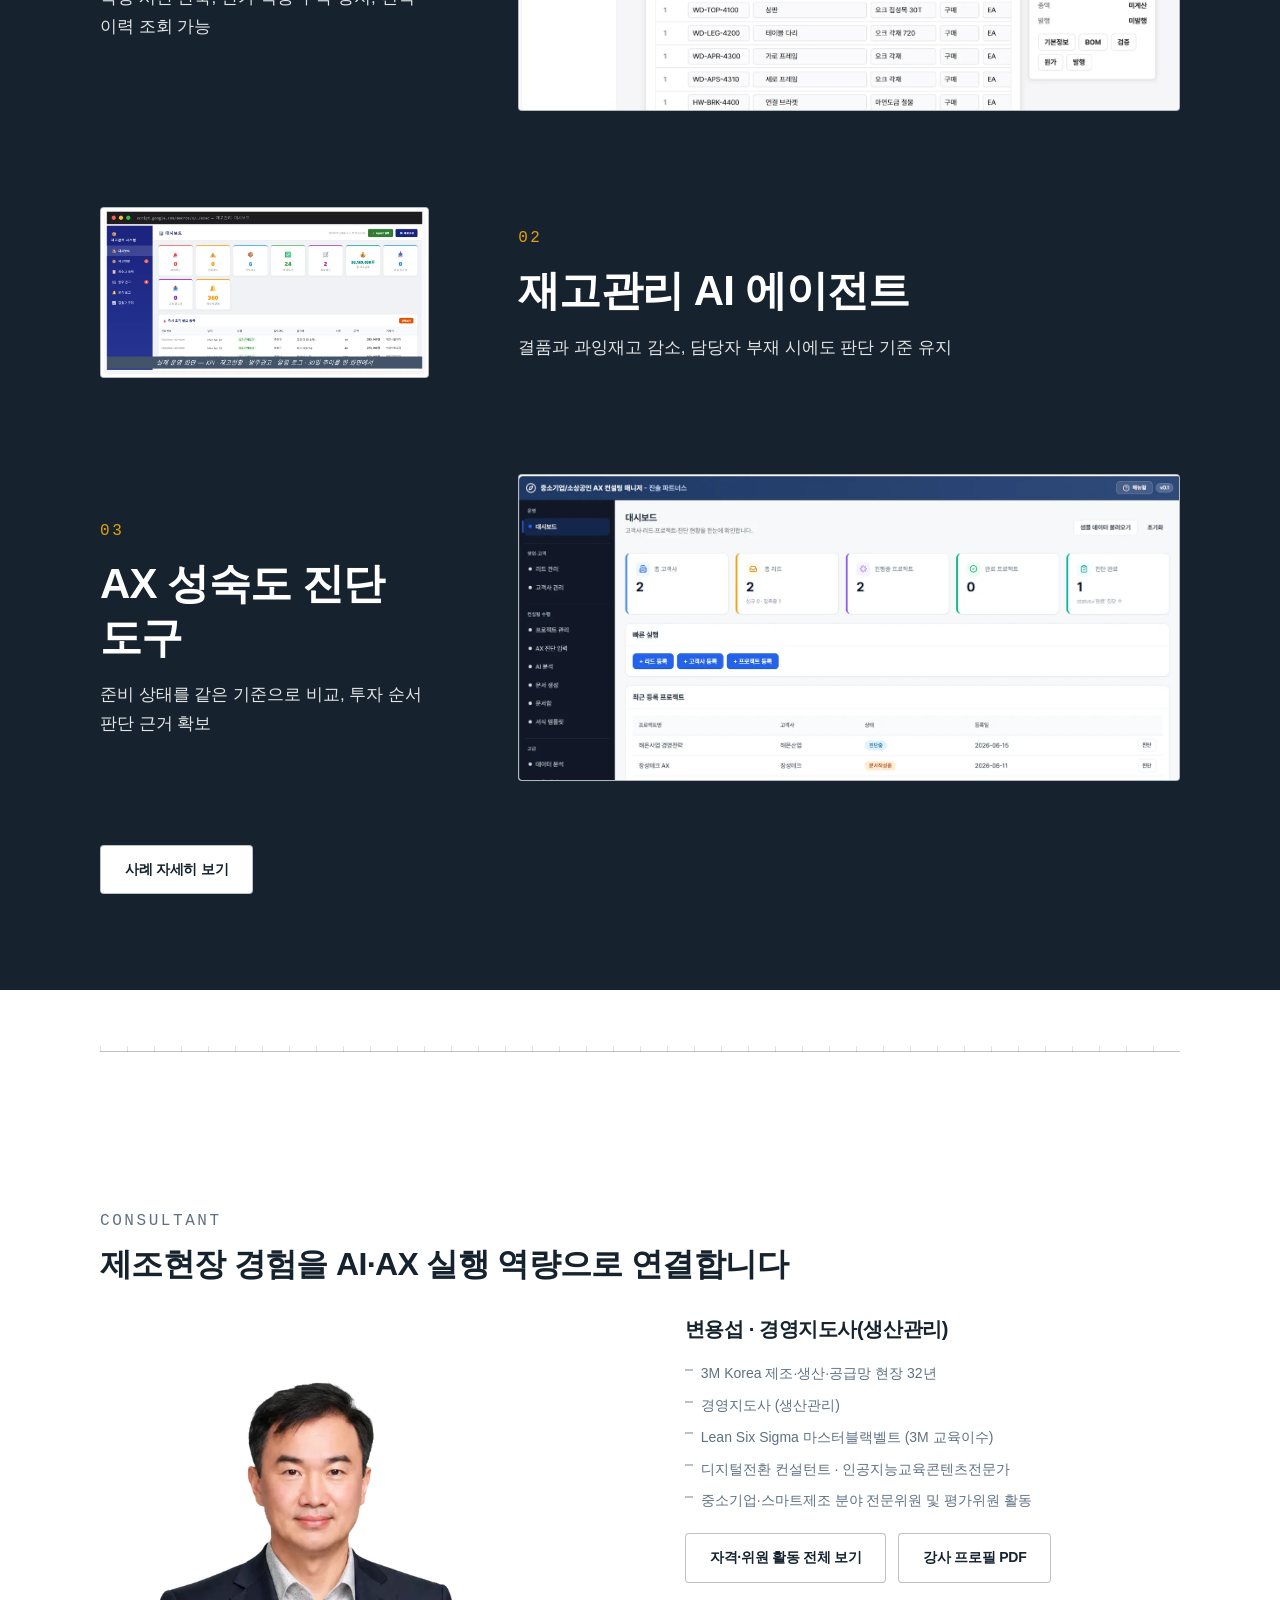
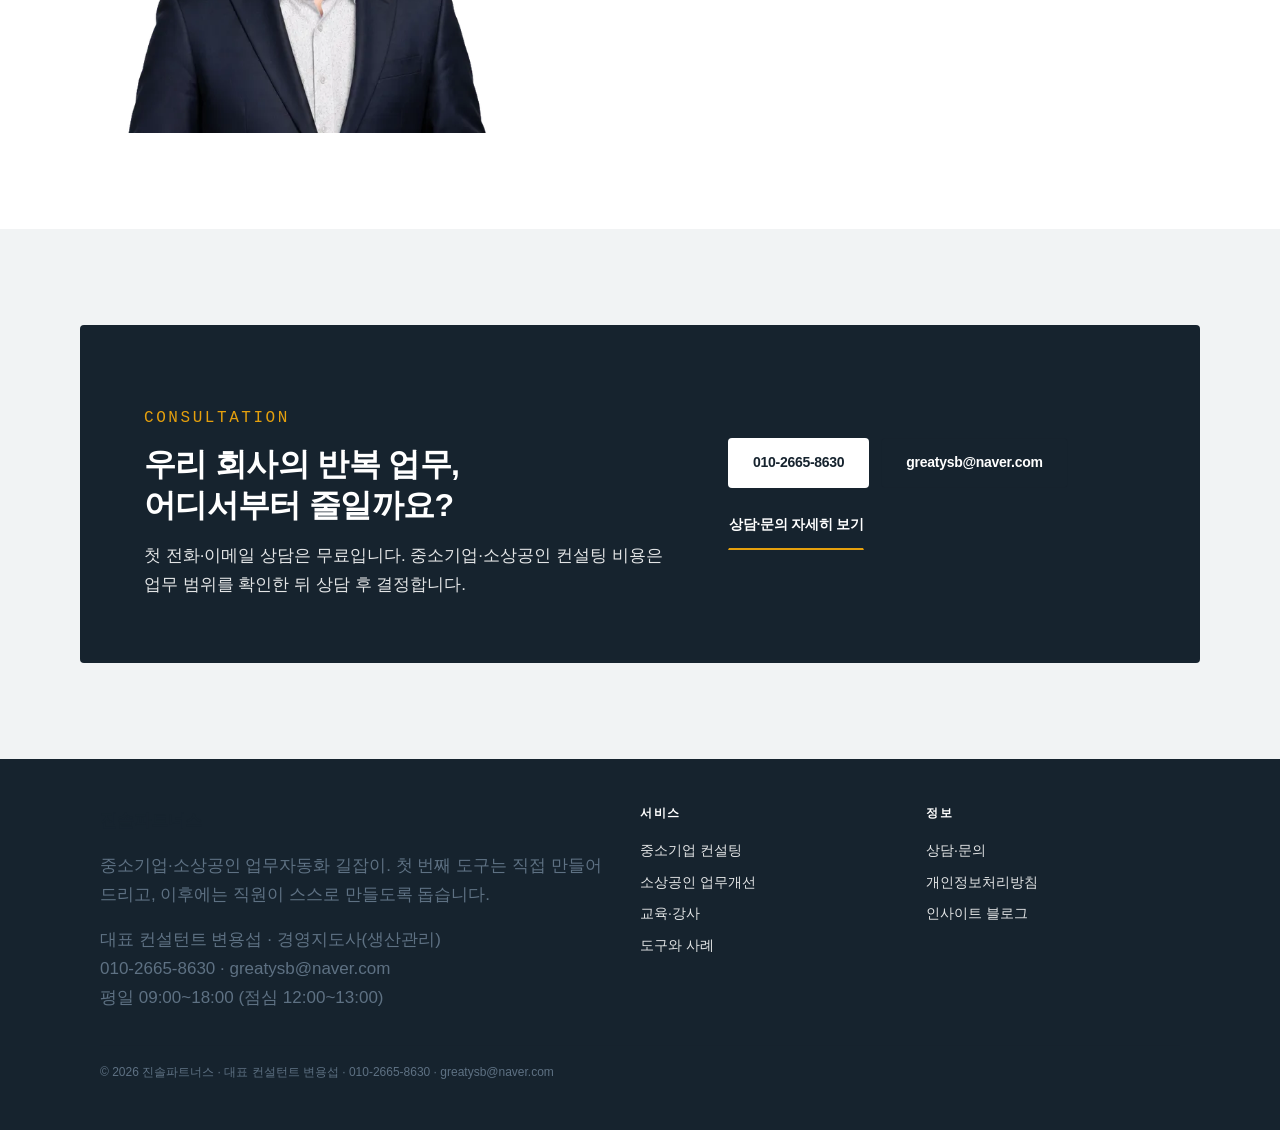
==== commit 137f4af9: "fix: version static assets to prevent stale layouts" ====
--- a/index.html
+++ b/index.html
@@ -14,10 +14,10 @@
 <meta property="og:site_name" content="진솔파트너스 TrueNorth Solution">
 <link rel="icon" href="/favicon.svg" type="image/svg+xml">
 <link rel="apple-touch-icon" href="/apple-touch-icon.png">
-<link rel="stylesheet" href="/assets/css/tokens.css">
-<link rel="stylesheet" href="/assets/css/base.css">
-<link rel="stylesheet" href="/assets/css/components.css">
-<link rel="stylesheet" href="/assets/css/pages/home.css">
+<link rel="stylesheet" href="/assets/css/tokens.css?v=65aa0332">
+<link rel="stylesheet" href="/assets/css/base.css?v=6e68f2ec">
+<link rel="stylesheet" href="/assets/css/components.css?v=6dbdd5f9">
+<link rel="stylesheet" href="/assets/css/pages/home.css?v=1014deac">
 </head>
 <body>
 <a class="skip" href="#main">본문으로 건너뛰기</a>
@@ -230,7 +230,7 @@
   <a href="/contact/"><svg viewBox="0 0 24 24" fill="none" stroke="currentColor" stroke-width="2" aria-hidden="true"><path d="M21 12a8 8 0 01-8 8H7l-4 3V12a8 8 0 018-8h2a8 8 0 018 8z"/></svg>문의하기</a>
 </div>
 
-<script src="/assets/js/nav.js" defer></script>
-<script src="/assets/js/data.js" defer></script>
+<script src="/assets/js/nav.js?v=88731470" defer></script>
+<script src="/assets/js/data.js?v=615c8e93" defer></script>
 </body>
 </html>
--- a/assets/css/tokens.css
+++ b/assets/css/tokens.css
@@ -41,6 +41,7 @@
   --fs-h3:    clamp(17px, 2.2vw, 20px);
   --fs-body:  clamp(15px, 1.7vw, 17px);
   --fs-small: 14px;
+  --fs-label: clamp(14px, 1.4vw, 16px);
   --fs-micro: 12px;
 
   --lh-tight: 1.28;
--- a/assets/css/components.css
+++ b/assets/css/components.css
@@ -62,7 +62,7 @@
 /* ── 섹션 헤더 ── */
 .sec-head{ margin-bottom:var(--s6); }
 .sec-head__eyebrow{
-  font-family:var(--font-mono); font-size:var(--fs-micro);
+  font-family:var(--font-mono); font-size:var(--fs-label);
   letter-spacing:.16em; color:var(--steel); text-transform:uppercase;
 }
 .sec-head h2{ margin-top:var(--s2); }
@@ -79,7 +79,7 @@
 .card--fill{ background:var(--ink); color:var(--on-ink); border-color:var(--ink); }
 .card--fill h3,.card--fill strong{ color:var(--white); }
 .card--fill p{ color:var(--on-ink); }
-.card__no{ font-family:var(--font-mono); font-size:var(--fs-micro); letter-spacing:.12em; color:var(--steel); }
+.card__no{ font-family:var(--font-mono); font-size:var(--fs-label); letter-spacing:.12em; color:var(--steel); }
 .card--fill .card__no{ color:var(--signal); }
 .card__link{ margin-top:auto; align-self:flex-start; display:inline-flex; align-items:center;
   min-height:var(--tap); font-size:var(--fs-small); font-weight:700; color:var(--ink);
--- a/assets/css/pages/home.css
+++ b/assets/css/pages/home.css
@@ -17,8 +17,8 @@
 
 .home-screen-stage{
   position:relative;
-  min-height:clamp(430px,47vw,590px);
-  margin-top:clamp(var(--s7),7vw,var(--s9));
+  min-height:clamp(360px,39vw,470px);
+  margin-top:clamp(var(--s6),5vw,var(--s8));
 }
 .home-screen-stage__item{
   position:absolute;
@@ -26,7 +26,6 @@
   border:1px solid var(--line-firm);
   border-radius:var(--radius);
   background:var(--white);
-  box-shadow:0 24px 64px var(--line-firm);
 }
 .home-screen-stage__item figcaption{
   padding:var(--s2) var(--s3);
@@ -79,7 +78,7 @@
 .home-work .sec-head p,.home-work .home-case p{ color:var(--on-ink); }
 .home-case-list{ margin-top:var(--s8); display:grid; gap:var(--s9); }
 .home-case{ display:grid; align-items:center; gap:var(--s6); }
-.home-case__number{ color:var(--signal); font-size:var(--fs-micro); letter-spacing:.16em; }
+.home-case__number{ color:var(--signal); font-size:var(--fs-label); letter-spacing:.16em; }
 .home-case h3{ margin-top:var(--s3); font-size:clamp(28px,3.5vw,42px); }
 .home-case p{ margin-top:var(--s4); }
 .home-case__media{ overflow:hidden; border:1px solid var(--line-firm); border-radius:var(--radius); background:var(--paper); }
@@ -122,7 +121,7 @@
 }
 
 @media (max-width:767px){
-  .home-screen-stage{ min-height:440px; }
+  .home-screen-stage{ min-height:400px; }
   .home-screen-stage__item--quote{ width:88%; }
   .home-screen-stage__item--inventory,.home-screen-stage__item--consulting{ width:58%; }
   .home-consultant__photo{ margin-inline:auto; }
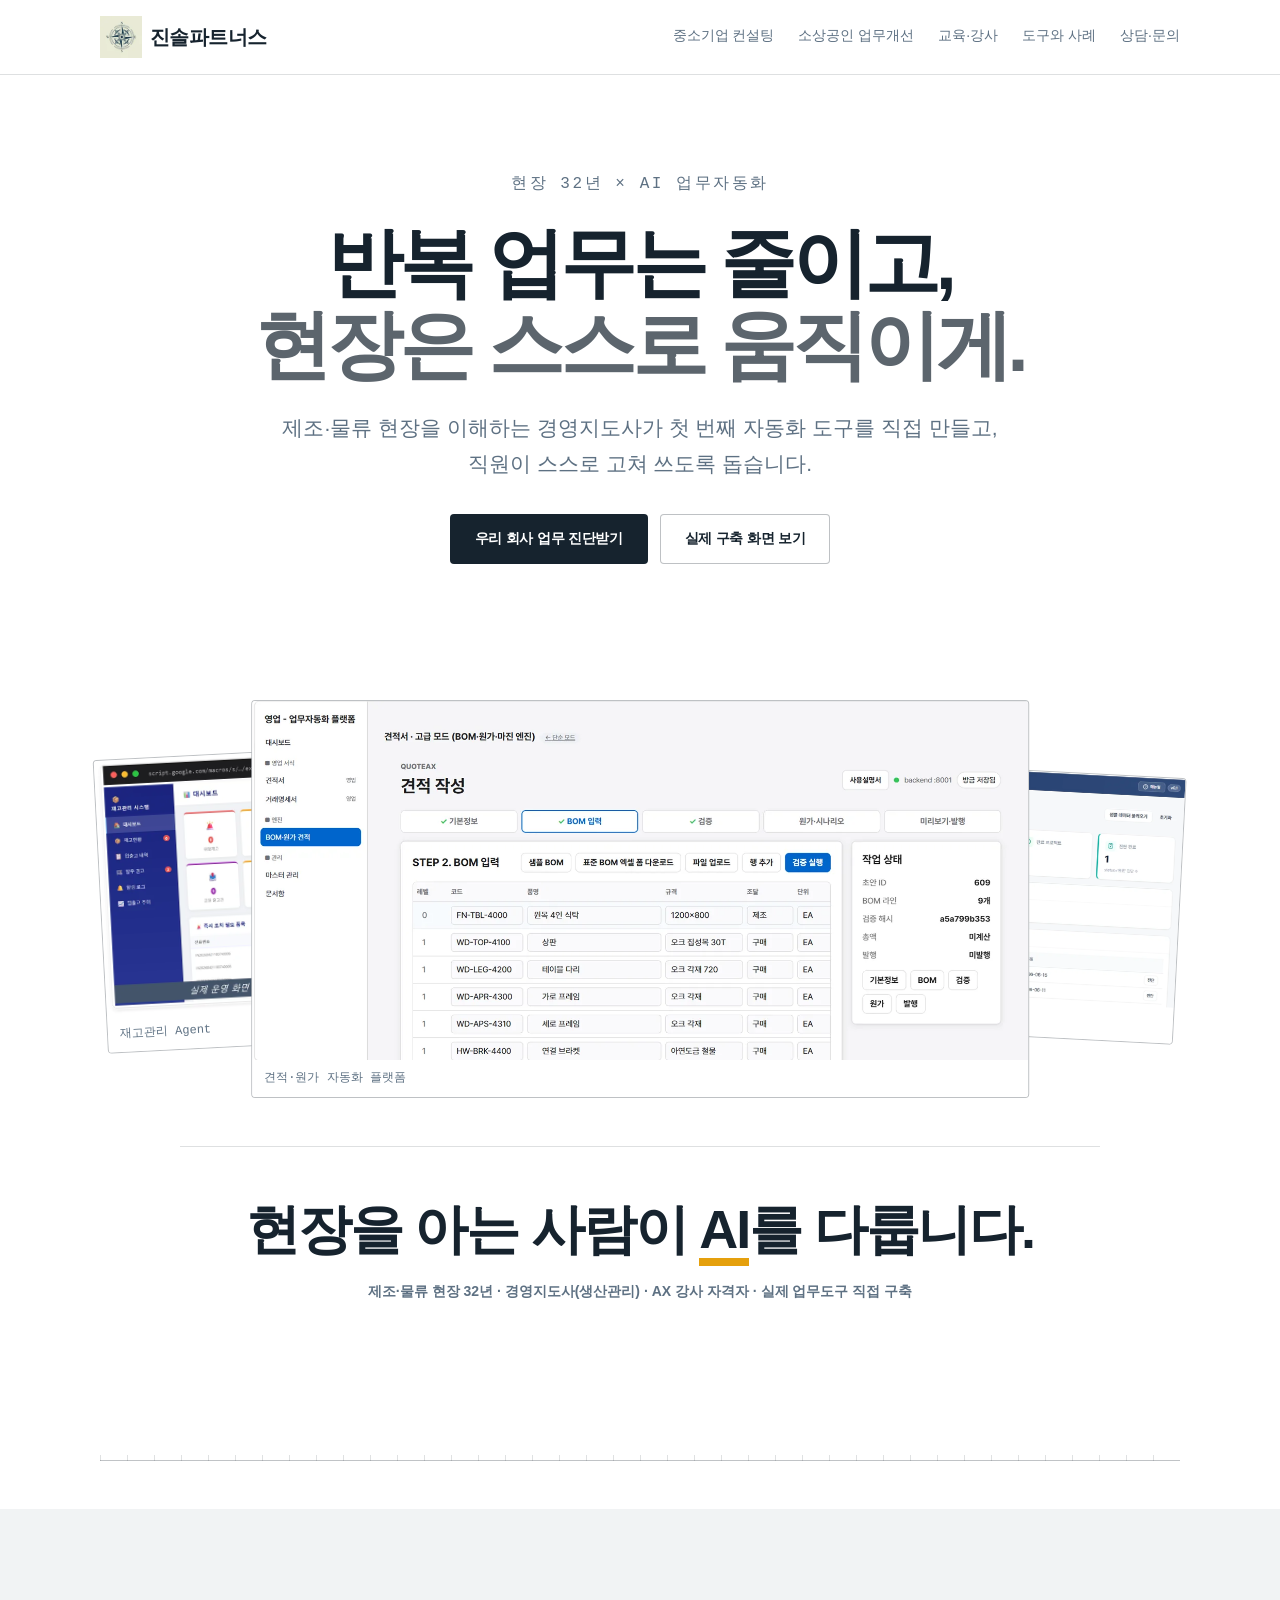
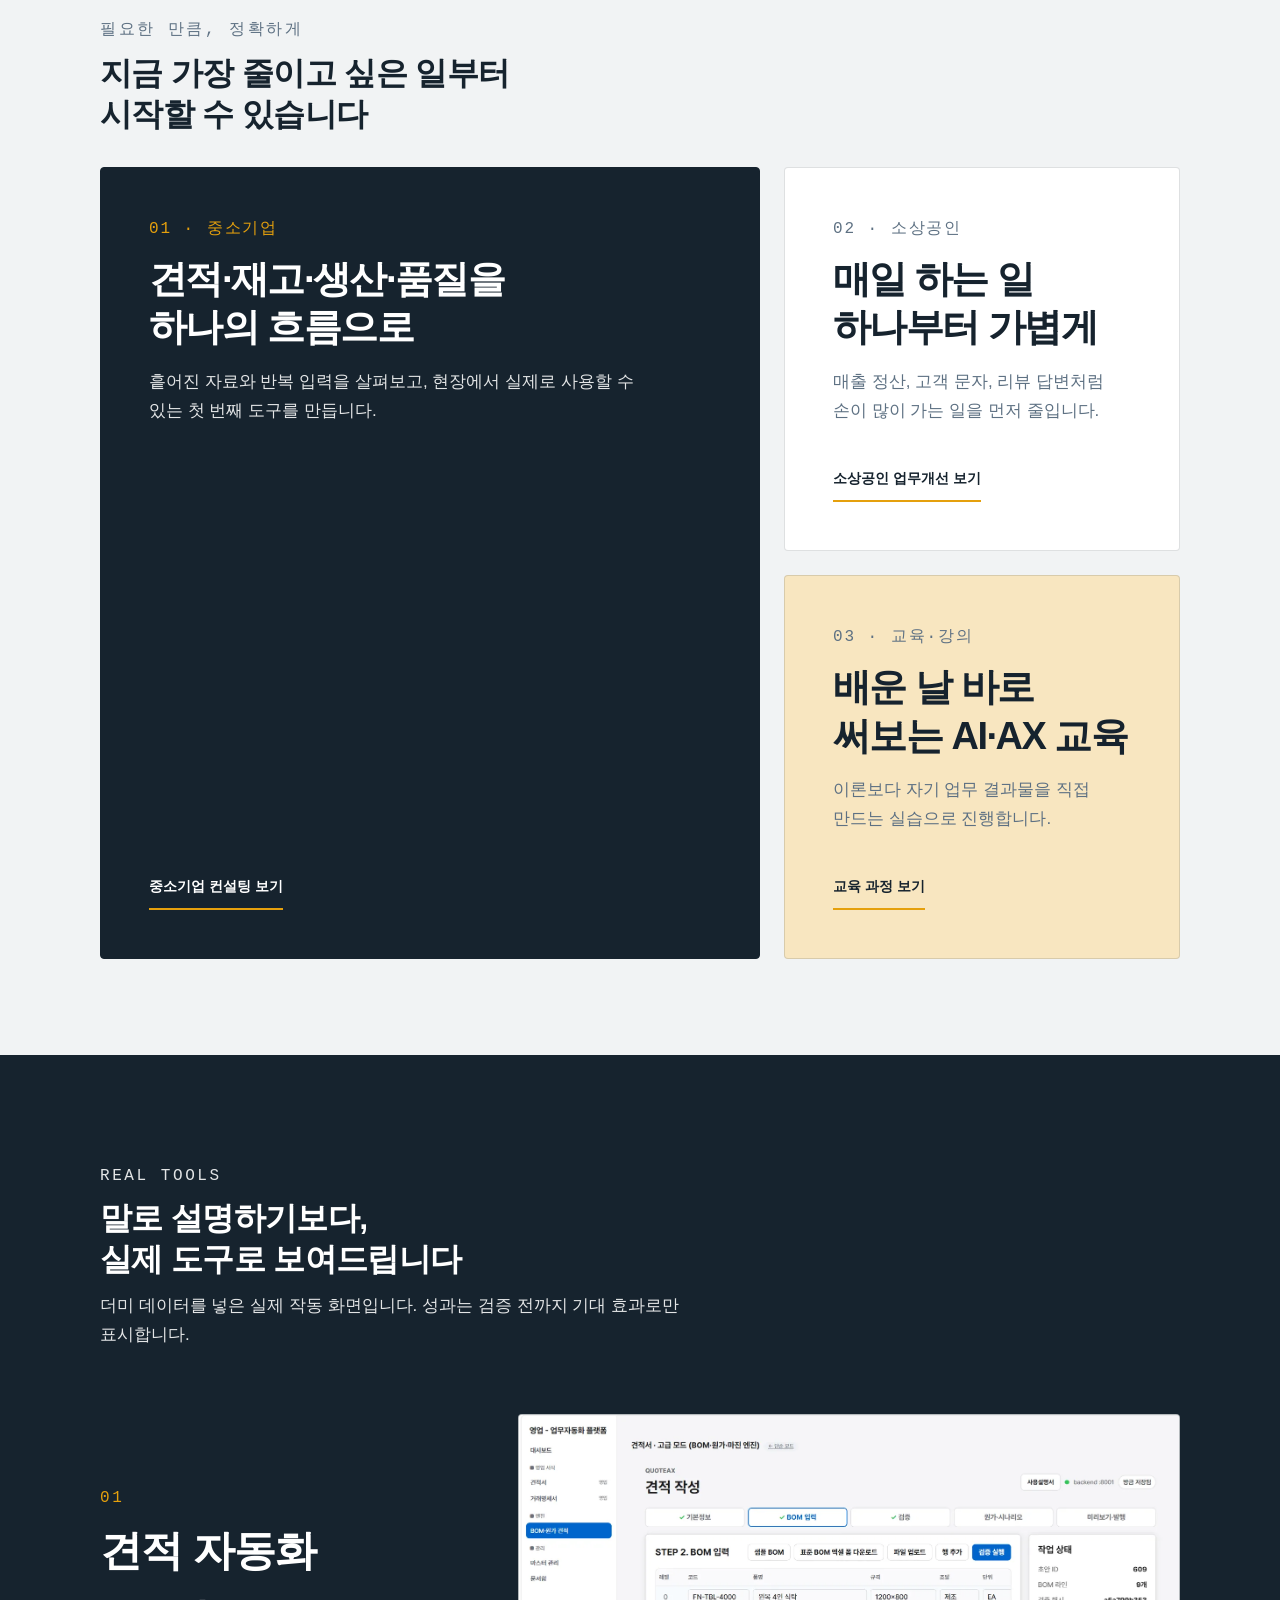
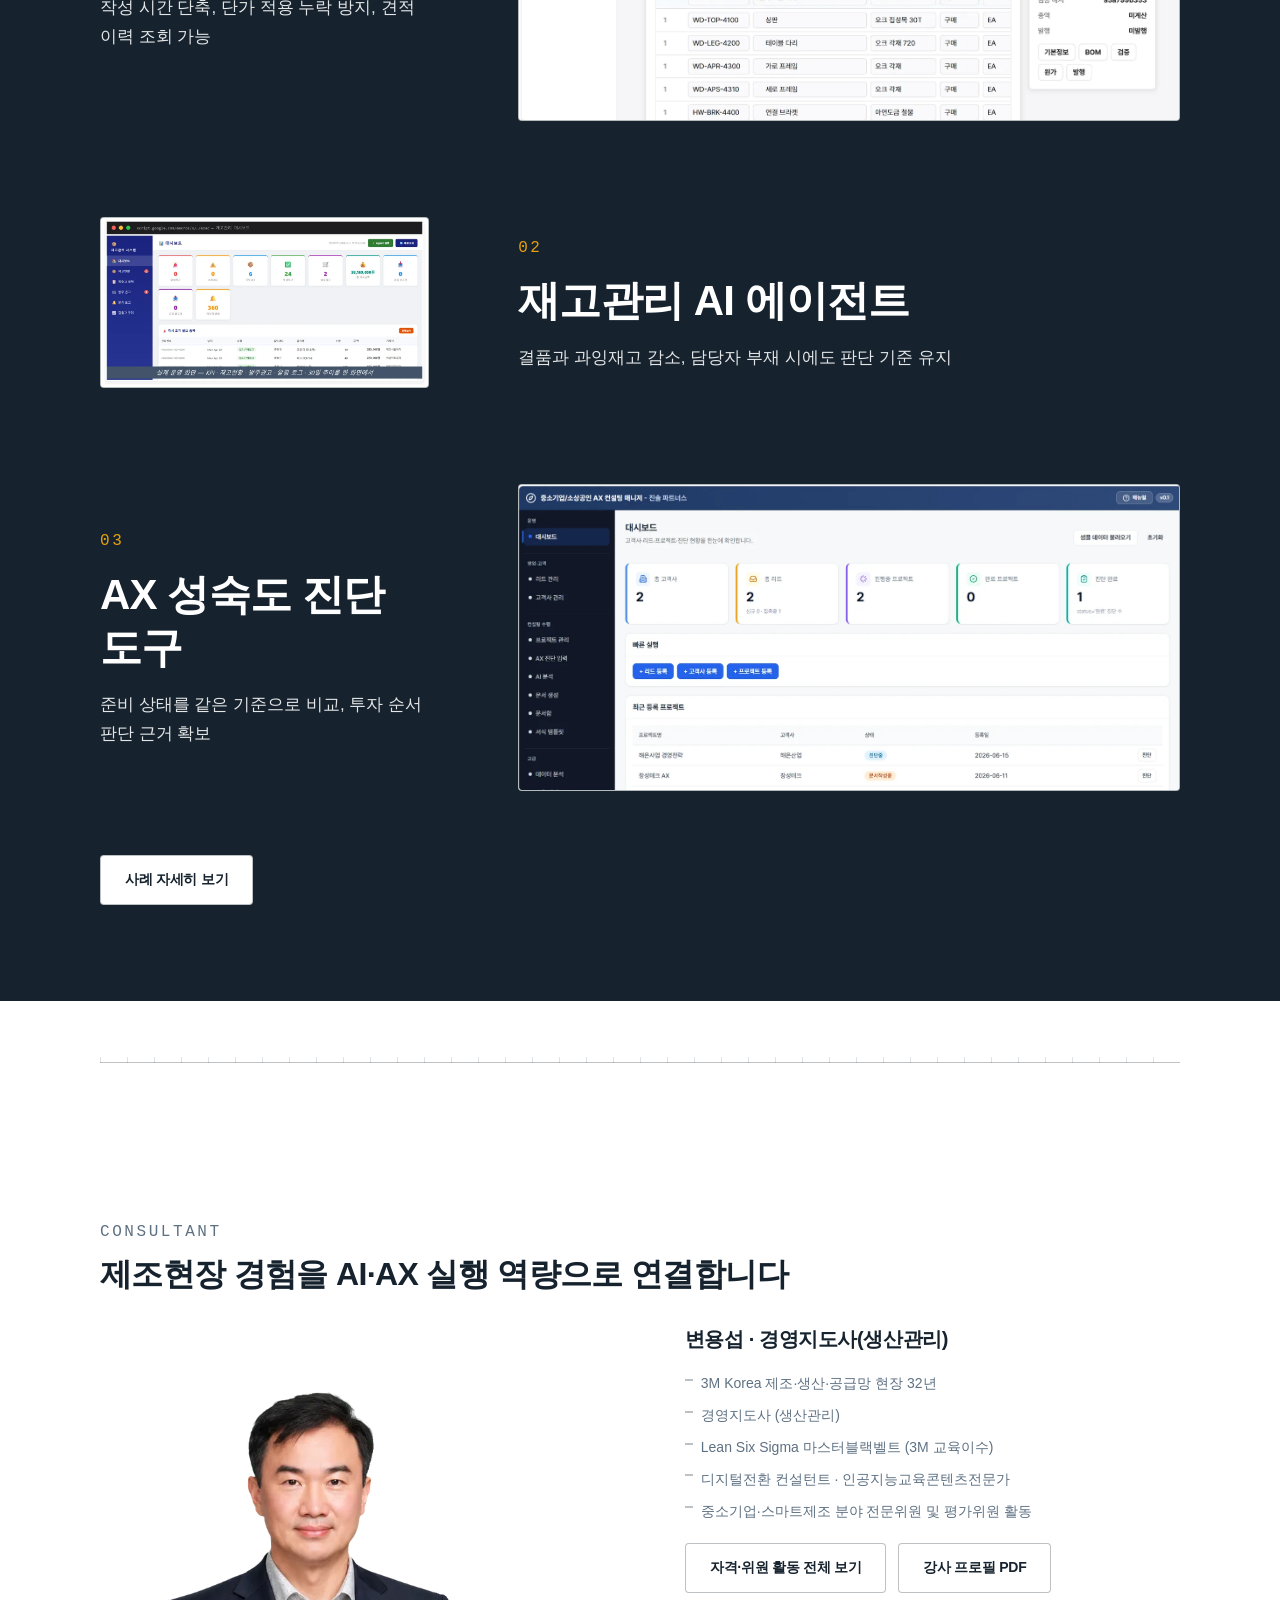
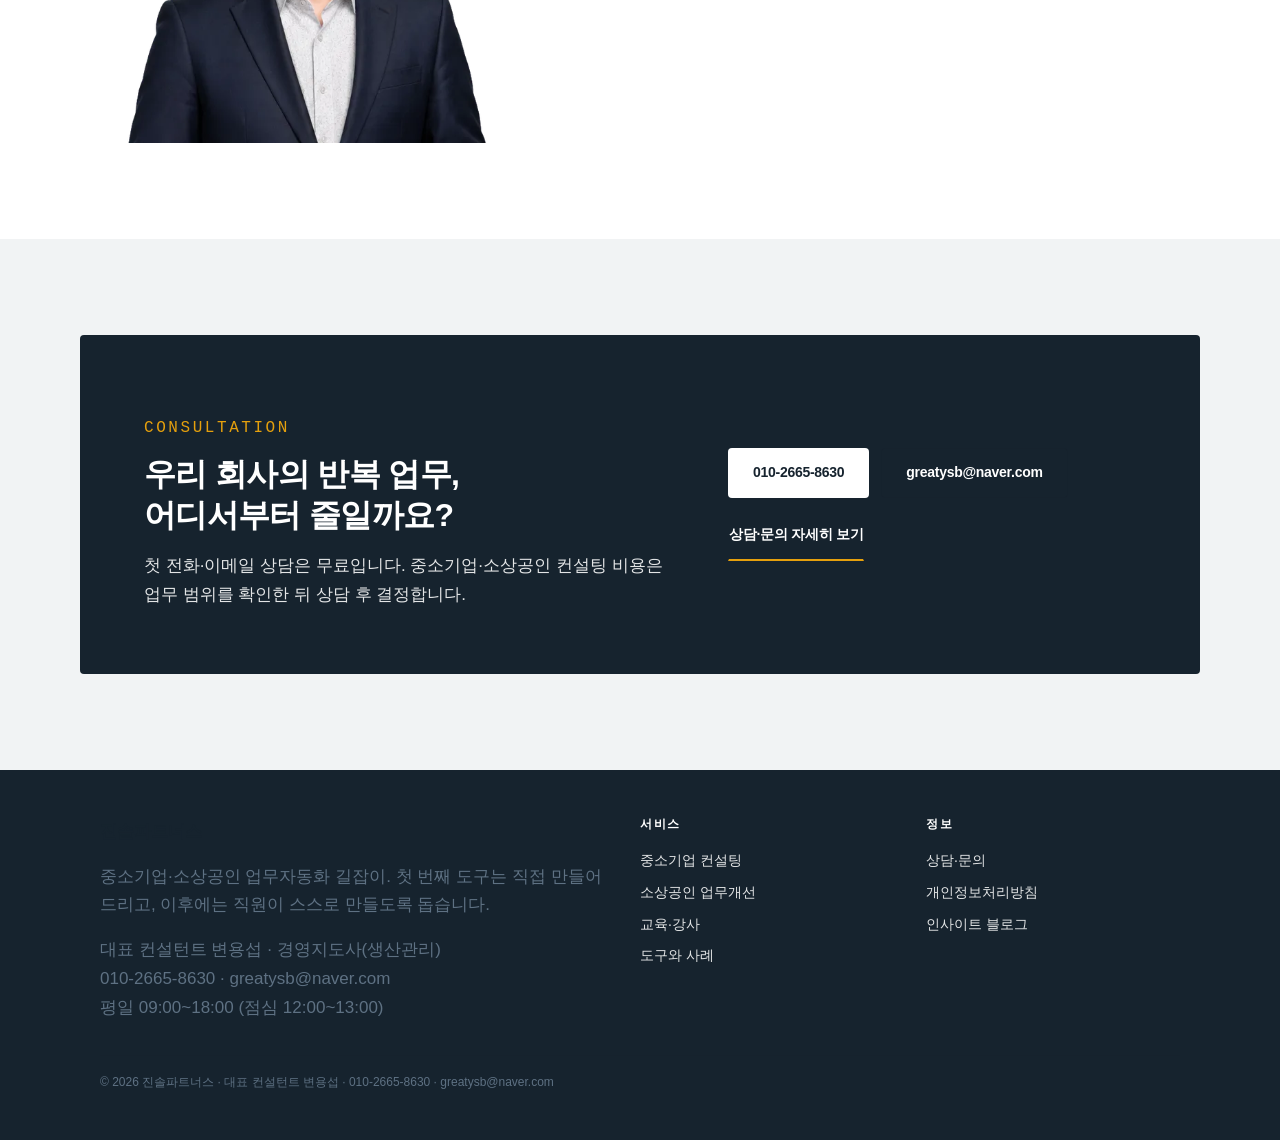
==== commit 7e48bc99: "feat: emphasize hero subheading, enrich service cards, keep mobile overlap 히어로 아래 신뢰 문구: - "AI"에 신호 " ====
--- a/index.html
+++ b/index.html
@@ -17,7 +17,7 @@
 <link rel="stylesheet" href="/assets/css/tokens.css?v=65aa0332">
 <link rel="stylesheet" href="/assets/css/base.css?v=6e68f2ec">
 <link rel="stylesheet" href="/assets/css/components.css?v=6dbdd5f9">
-<link rel="stylesheet" href="/assets/css/pages/home.css?v=1014deac">
+<link rel="stylesheet" href="/assets/css/pages/home.css?v=d7d072c5">
 </head>
 <body>
 <a class="skip" href="#main">본문으로 건너뛰기</a>
@@ -80,7 +80,7 @@
       </div>
 
       <div class="home-trust">
-        <h2>현장을 아는 사람이 AI를 다룹니다.</h2>
+        <h2>현장을 아는 사람이 <span class="hl">AI</span>를 다룹니다.</h2>
         <p>제조·물류 현장 32년 · 경영지도사(생산관리) · AX 강사 자격자 · 실제 업무도구 직접 구축</p>
       </div>
     </div>
@@ -230,7 +230,7 @@
   <a href="/contact/"><svg viewBox="0 0 24 24" fill="none" stroke="currentColor" stroke-width="2" aria-hidden="true"><path d="M21 12a8 8 0 01-8 8H7l-4 3V12a8 8 0 018-8h2a8 8 0 018 8z"/></svg>문의하기</a>
 </div>
 
-<script src="/assets/js/nav.js?v=88731470" defer></script>
-<script src="/assets/js/data.js?v=615c8e93" defer></script>
+<script src="/assets/js/nav.js?v=e3f0d194" defer></script>
+<script src="/assets/js/data.js?v=eb44708e" defer></script>
 </body>
 </html>
--- a/assets/css/pages/home.css
+++ b/assets/css/pages/home.css
@@ -46,8 +46,24 @@
   border-top:1px solid var(--line);
   text-align:center;
 }
-.home-trust h2{ font-size:clamp(30px,3.6vw,46px); letter-spacing:-.04em; }
+.home-trust h2{ font-size:clamp(34px,4.4vw,54px); letter-spacing:-.04em; }
 .home-trust p{ margin-top:var(--s4); font-size:var(--fs-small); font-weight:700; }
+
+/* 진입 모션 — 기획안 11-5 : 페이드 수준까지. JS가 없으면 정적으로 그대로 보입니다. */
+.js .home-trust{
+  opacity:0;
+  transform:translateY(8px);
+  transition-property:opacity,transform;
+  transition-duration:240ms;
+  transition-timing-function:var(--ease);
+}
+.js .home-trust.is-in{ opacity:1; transform:none; }
+@media (prefers-reduced-motion: reduce){
+  .js .home-trust{ opacity:1; transform:none; }
+}
+@media print{
+  .js .home-trust{ opacity:1; transform:none; }
+}
 
 .home-services .sec-head{ max-width:820px; }
 .home-service-bento{ display:grid; gap:var(--s5); }
@@ -132,13 +148,25 @@
   .home-hero__copy{ text-align:left; }
   .home-hero h1{ font-size:clamp(34px,9.8vw,46px); }
   .home-hero .btn-row{ justify-content:flex-start; }
-  .home-screen-stage{ min-height:0; display:grid; gap:var(--s4); }
-  .home-screen-stage__item{ position:relative; inset:auto; width:100%; transform:none; }
-  .home-screen-stage__item--quote{ grid-row:1; }
-  .home-screen-stage__item--inventory{ grid-row:2; }
-  .home-screen-stage__item--consulting{ grid-row:3; }
+  /* 데스크톱의 겹친 인상을 모바일에서도 유지합니다.
+     좁은 폭에서 좌우로 겹치면 화면 내용이 읽히지 않으므로,
+     폭은 거의 그대로 두고 세로로 어긋나게 포갭니다.
+     위 카드가 아래 카드를 덮도록 z-index 를 내려가며 줍니다. */
+  .home-screen-stage{ min-height:0; display:grid; grid-template-columns:minmax(0,1fr); }
+  .home-screen-stage__item{ position:relative; inset:auto; }
+  .home-screen-stage__item--quote{
+    grid-row:1; z-index:3; width:96%; justify-self:start; transform:rotate(-1deg);
+  }
+  .home-screen-stage__item--inventory{
+    grid-row:2; z-index:2; width:88%; justify-self:end;
+    margin-top:calc(var(--s5) * -1); transform:rotate(1.6deg);
+  }
+  .home-screen-stage__item--consulting{
+    grid-row:3; z-index:1; width:88%; justify-self:start;
+    margin-top:calc(var(--s5) * -1); transform:rotate(-1.6deg);
+  }
   .home-trust{ margin-bottom:var(--s8); text-align:left; }
-  .home-trust h2{ font-size:30px; }
+  .home-trust h2{ font-size:34px; }
   .home-service-card{ min-height:0; }
   .home-contact__actions{ flex-direction:column; align-items:stretch; }
   .home-contact__actions .btn{ width:100%; }
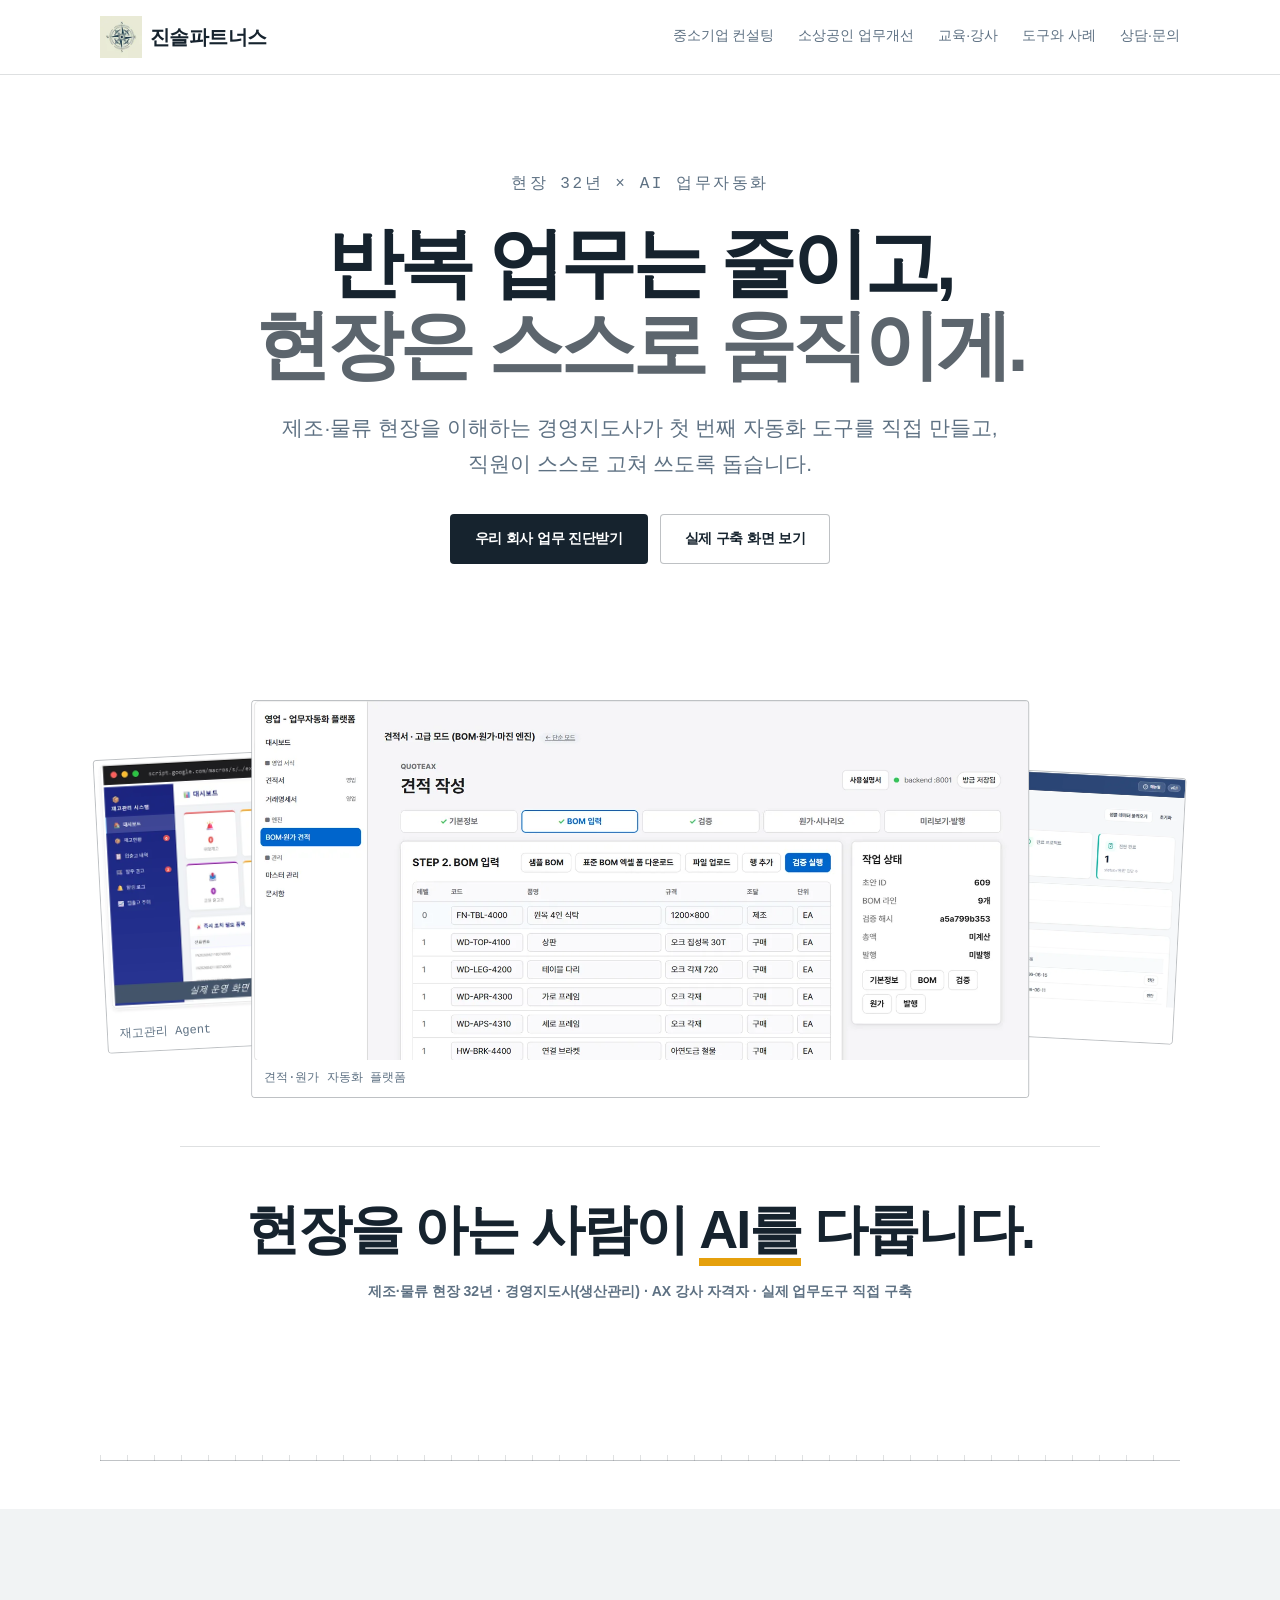
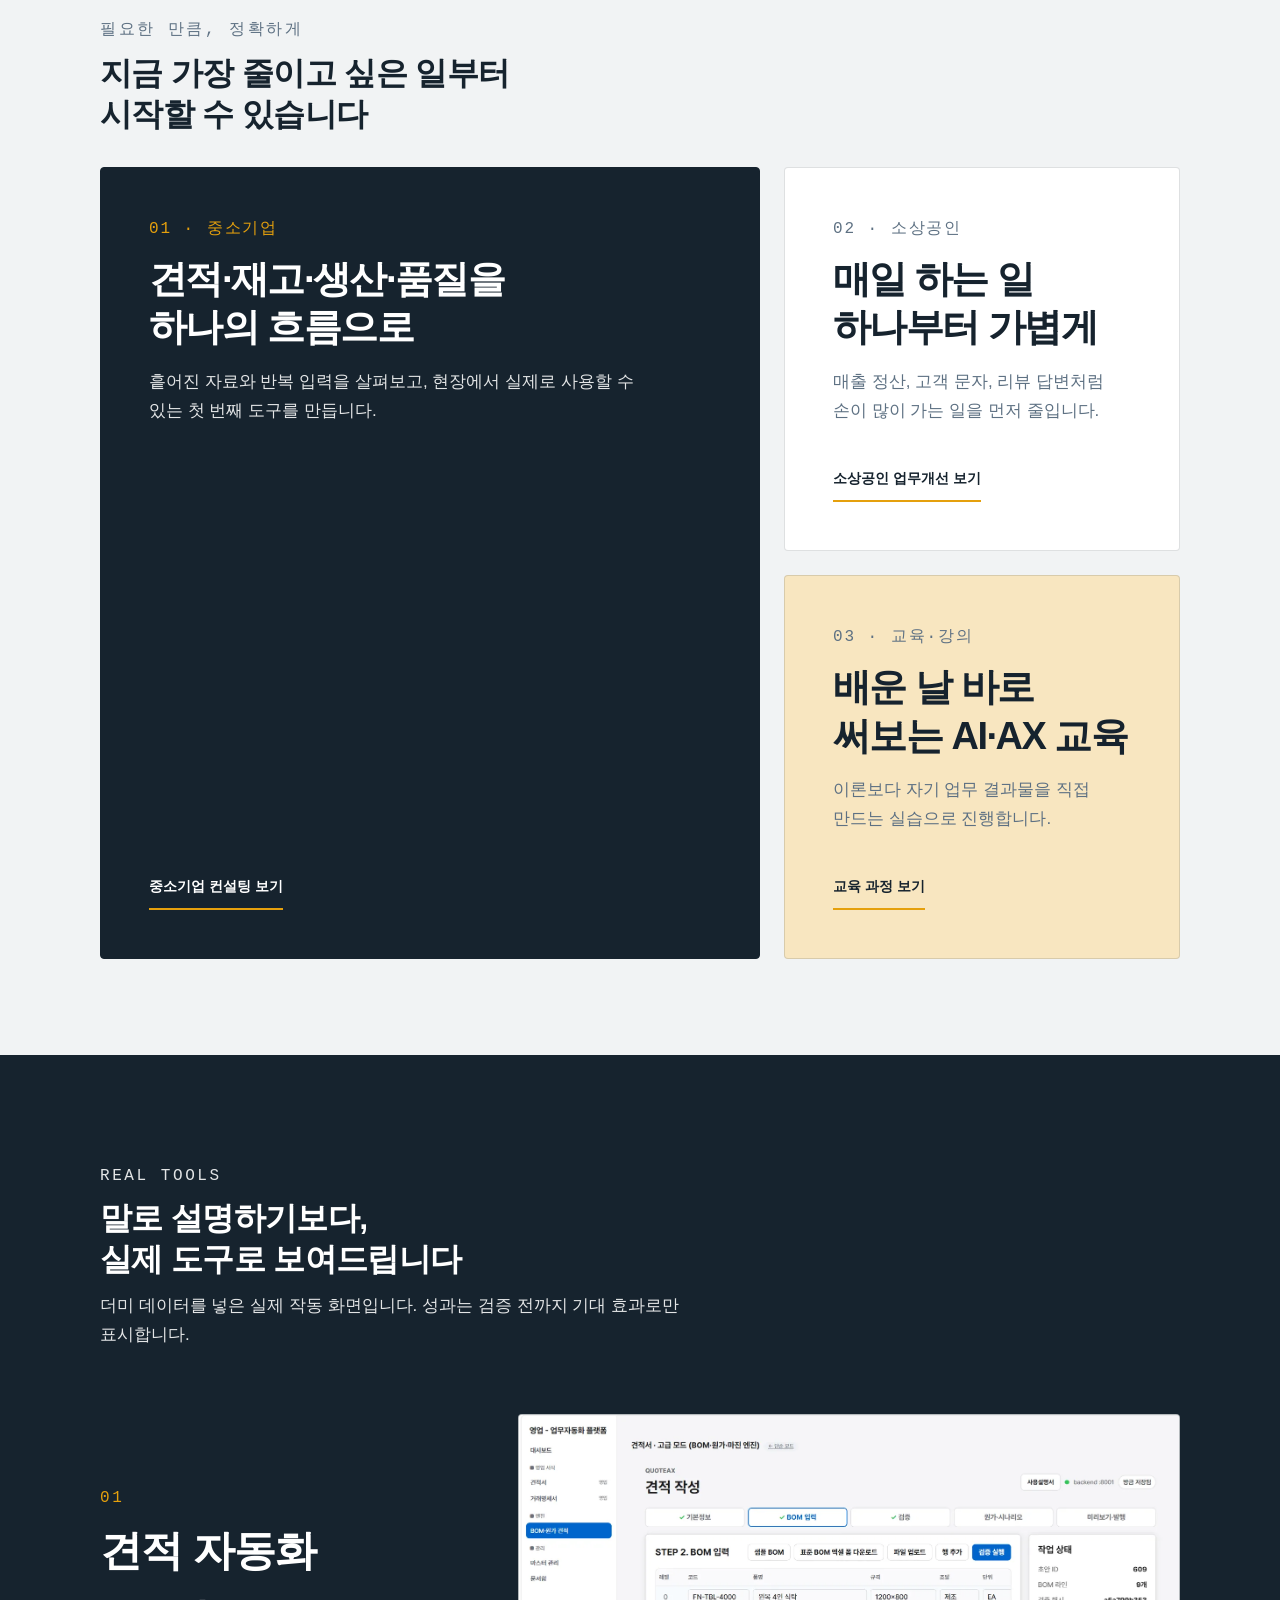
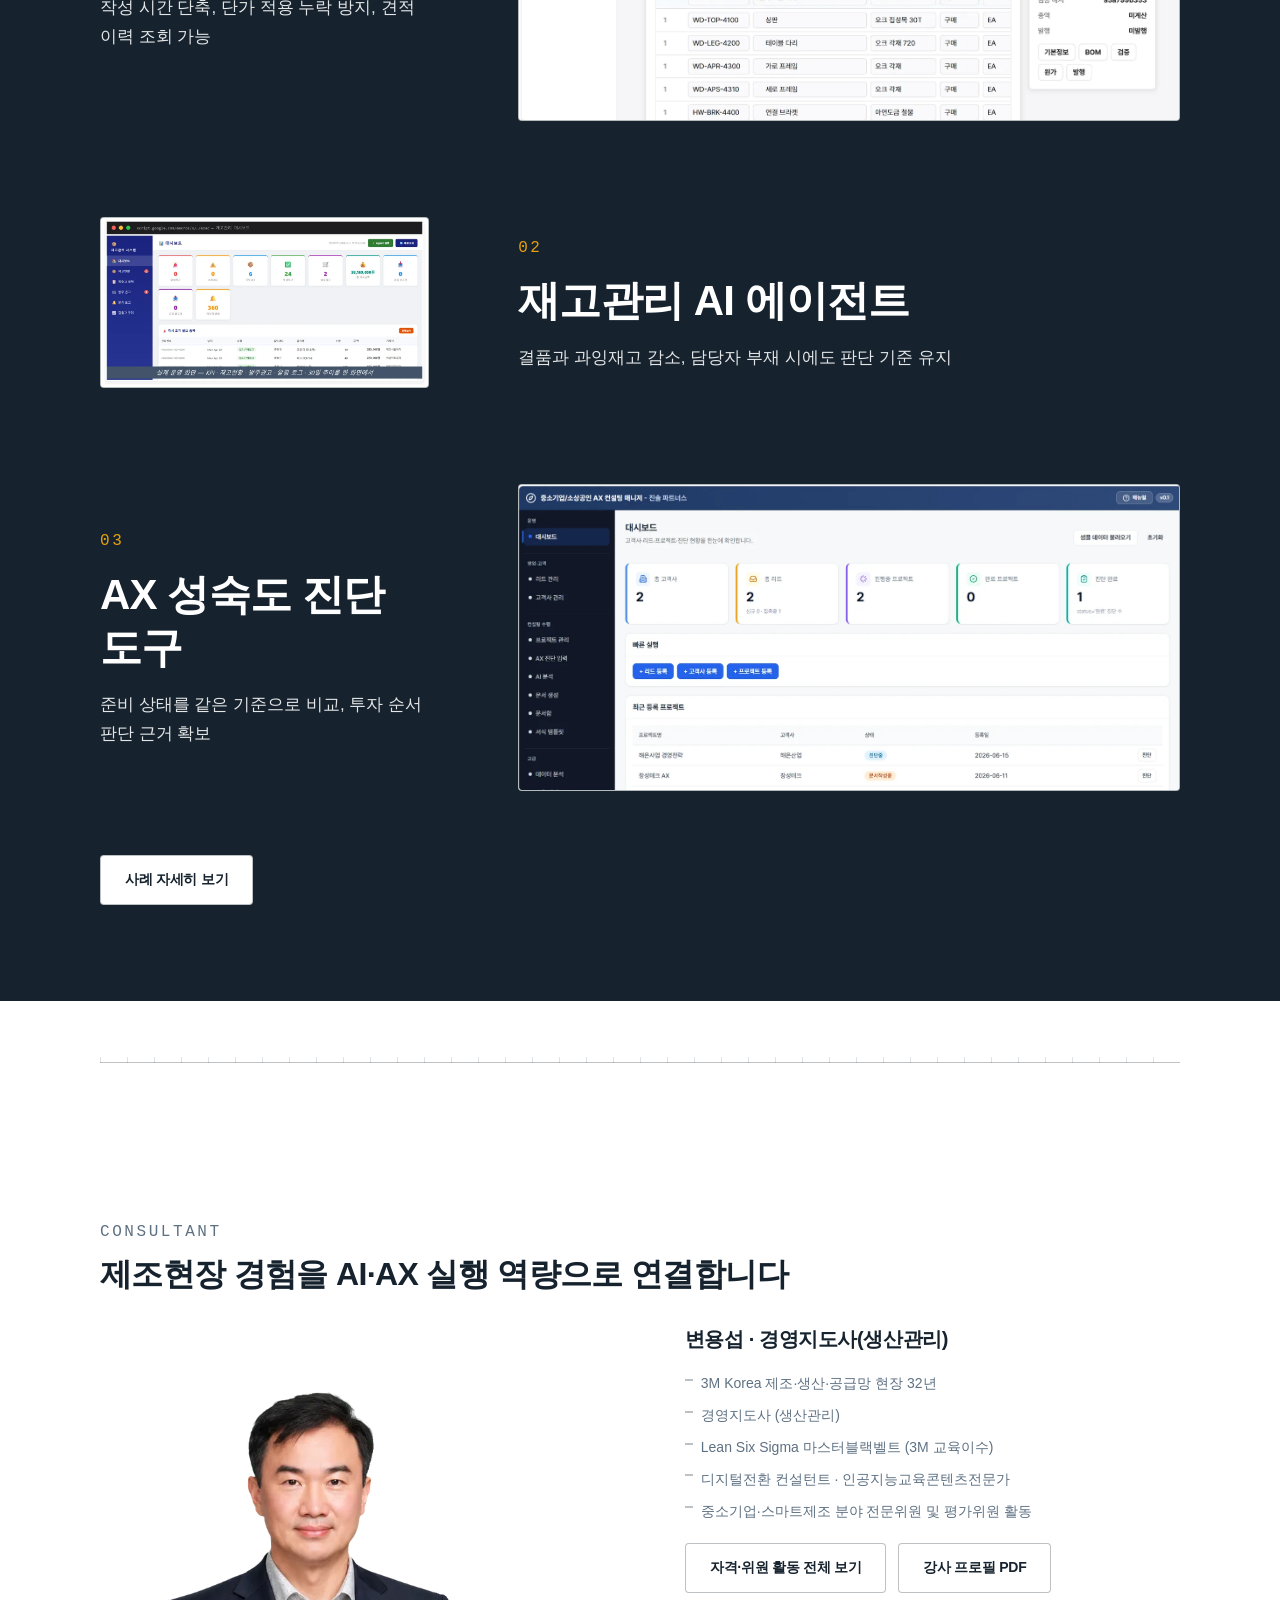
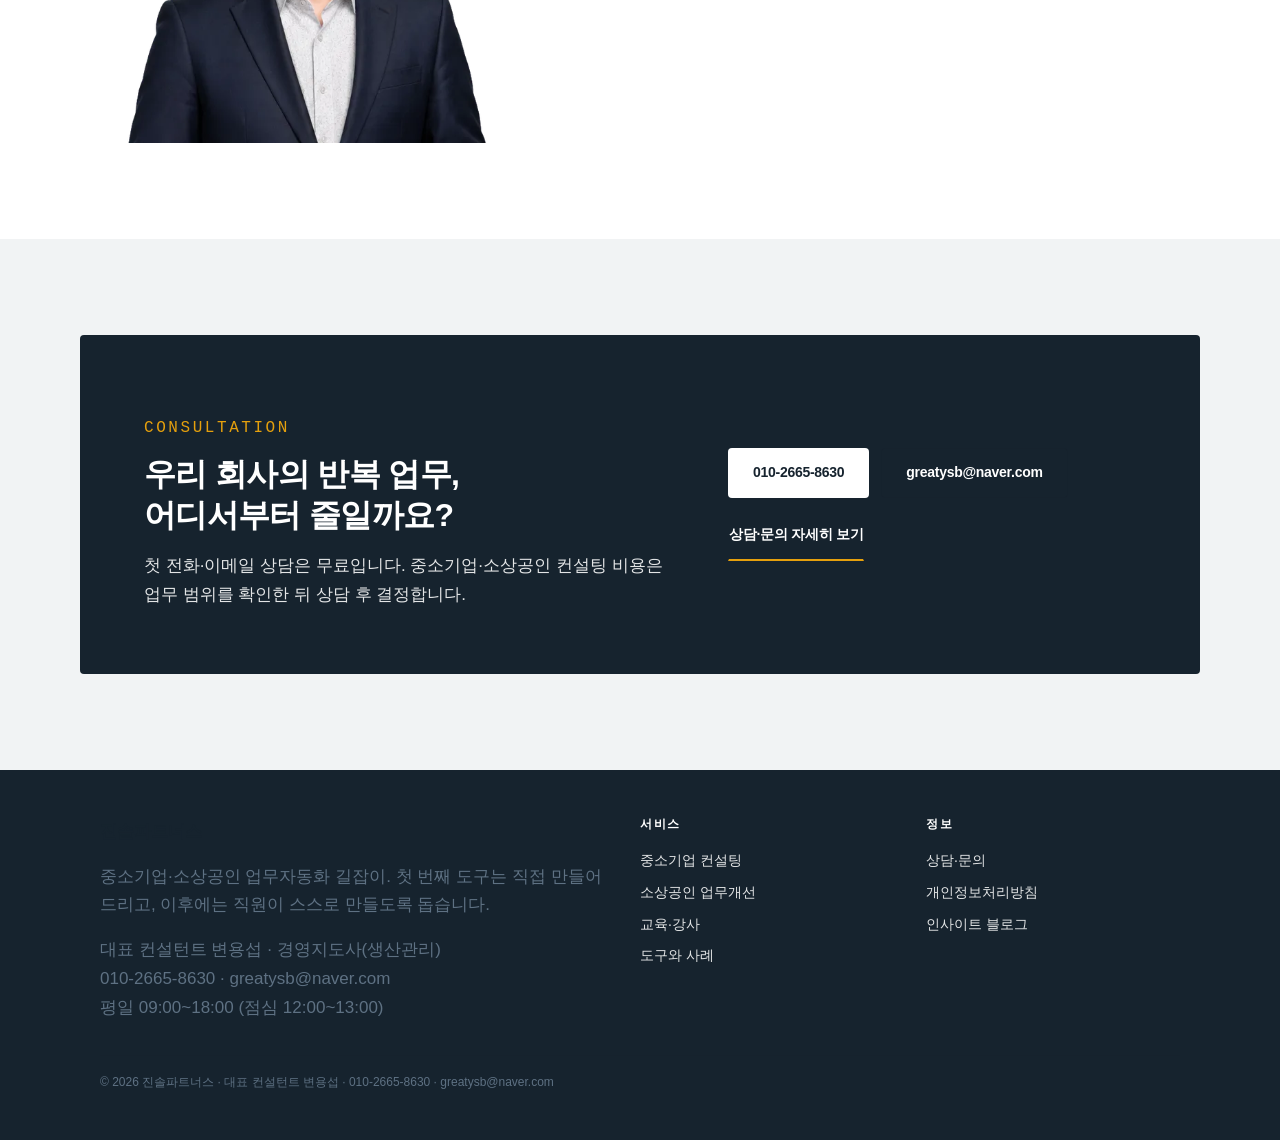
==== commit 11f35f08: "fix: keep "AI를" on one line in the hero subheading 강조 span 이 inline-block 이라 360px 에서 "AI" 와 "를" 이 서" ====
--- a/index.html
+++ b/index.html
@@ -80,7 +80,7 @@
       </div>
 
       <div class="home-trust">
-        <h2>현장을 아는 사람이 <span class="hl">AI</span>를 다룹니다.</h2>
+        <h2>현장을 아는 사람이 <span class="hl">AI를</span> 다룹니다.</h2>
         <p>제조·물류 현장 32년 · 경영지도사(생산관리) · AX 강사 자격자 · 실제 업무도구 직접 구축</p>
       </div>
     </div>
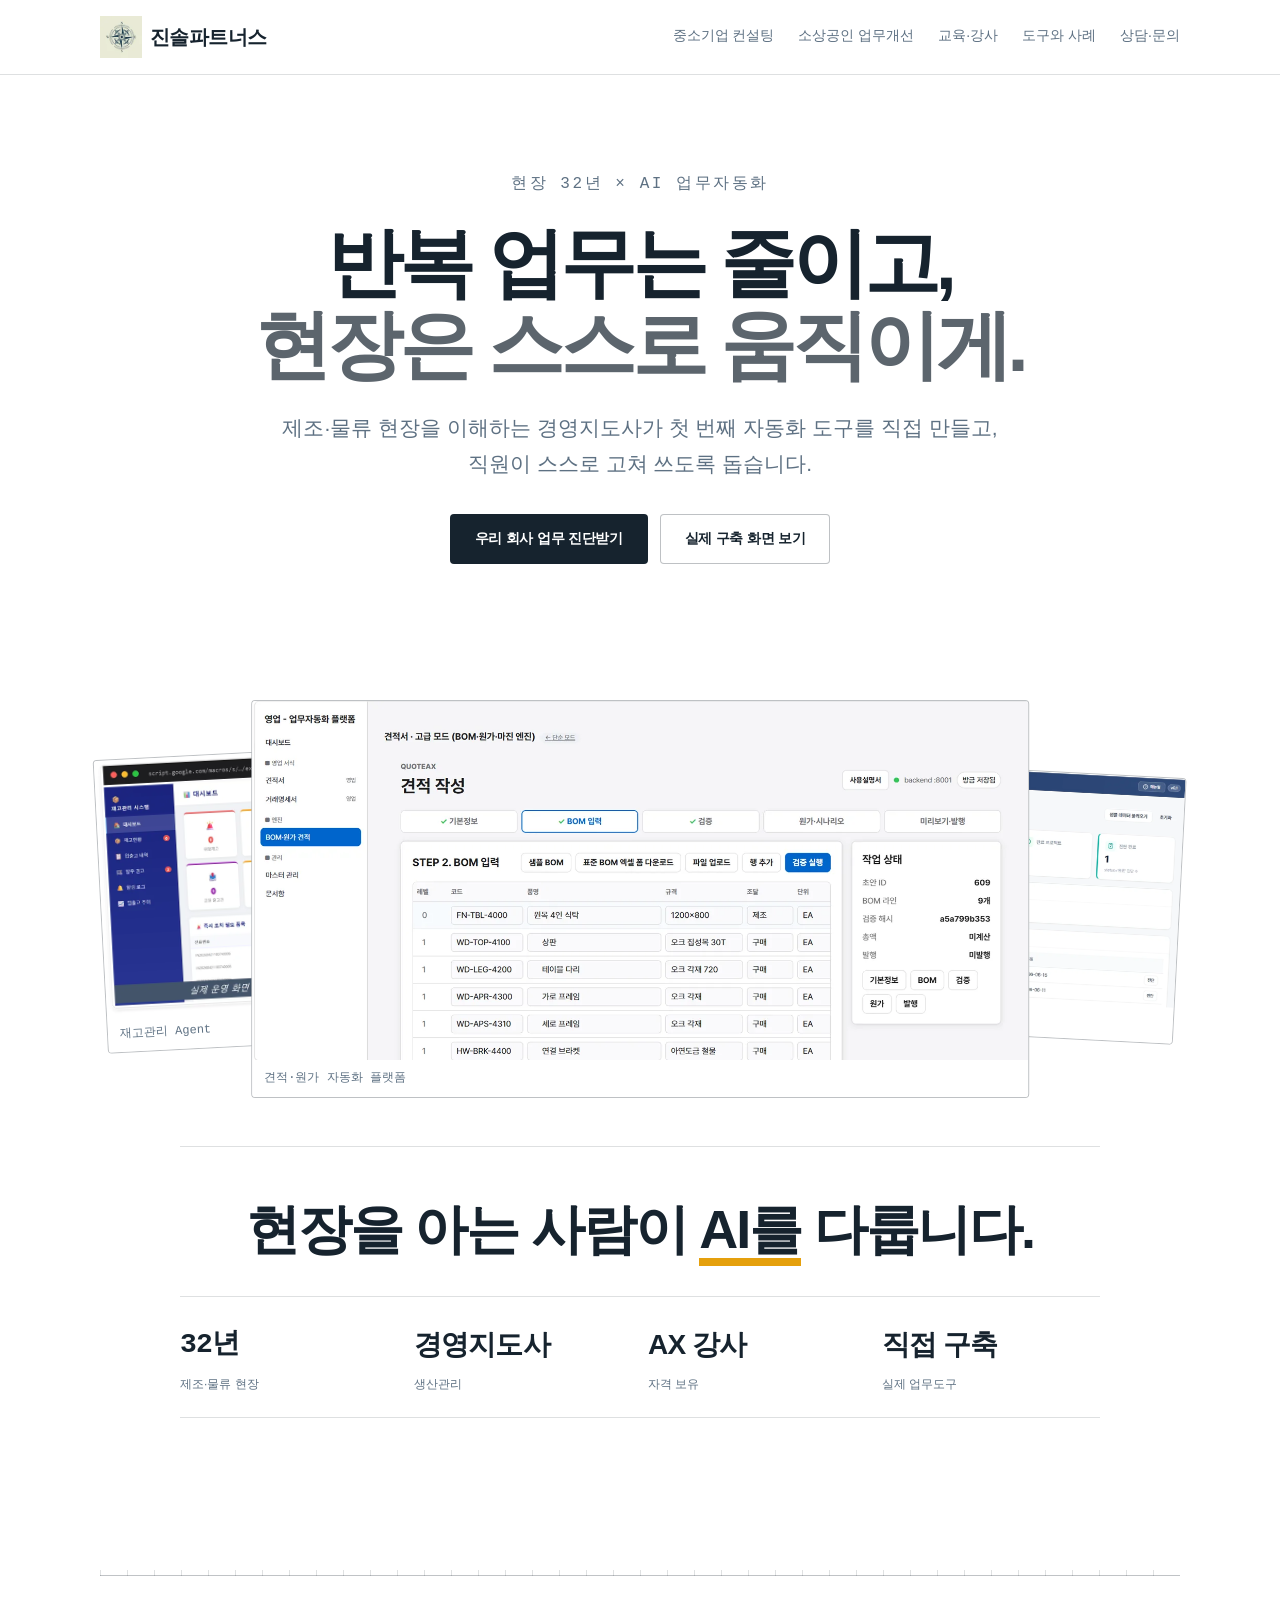
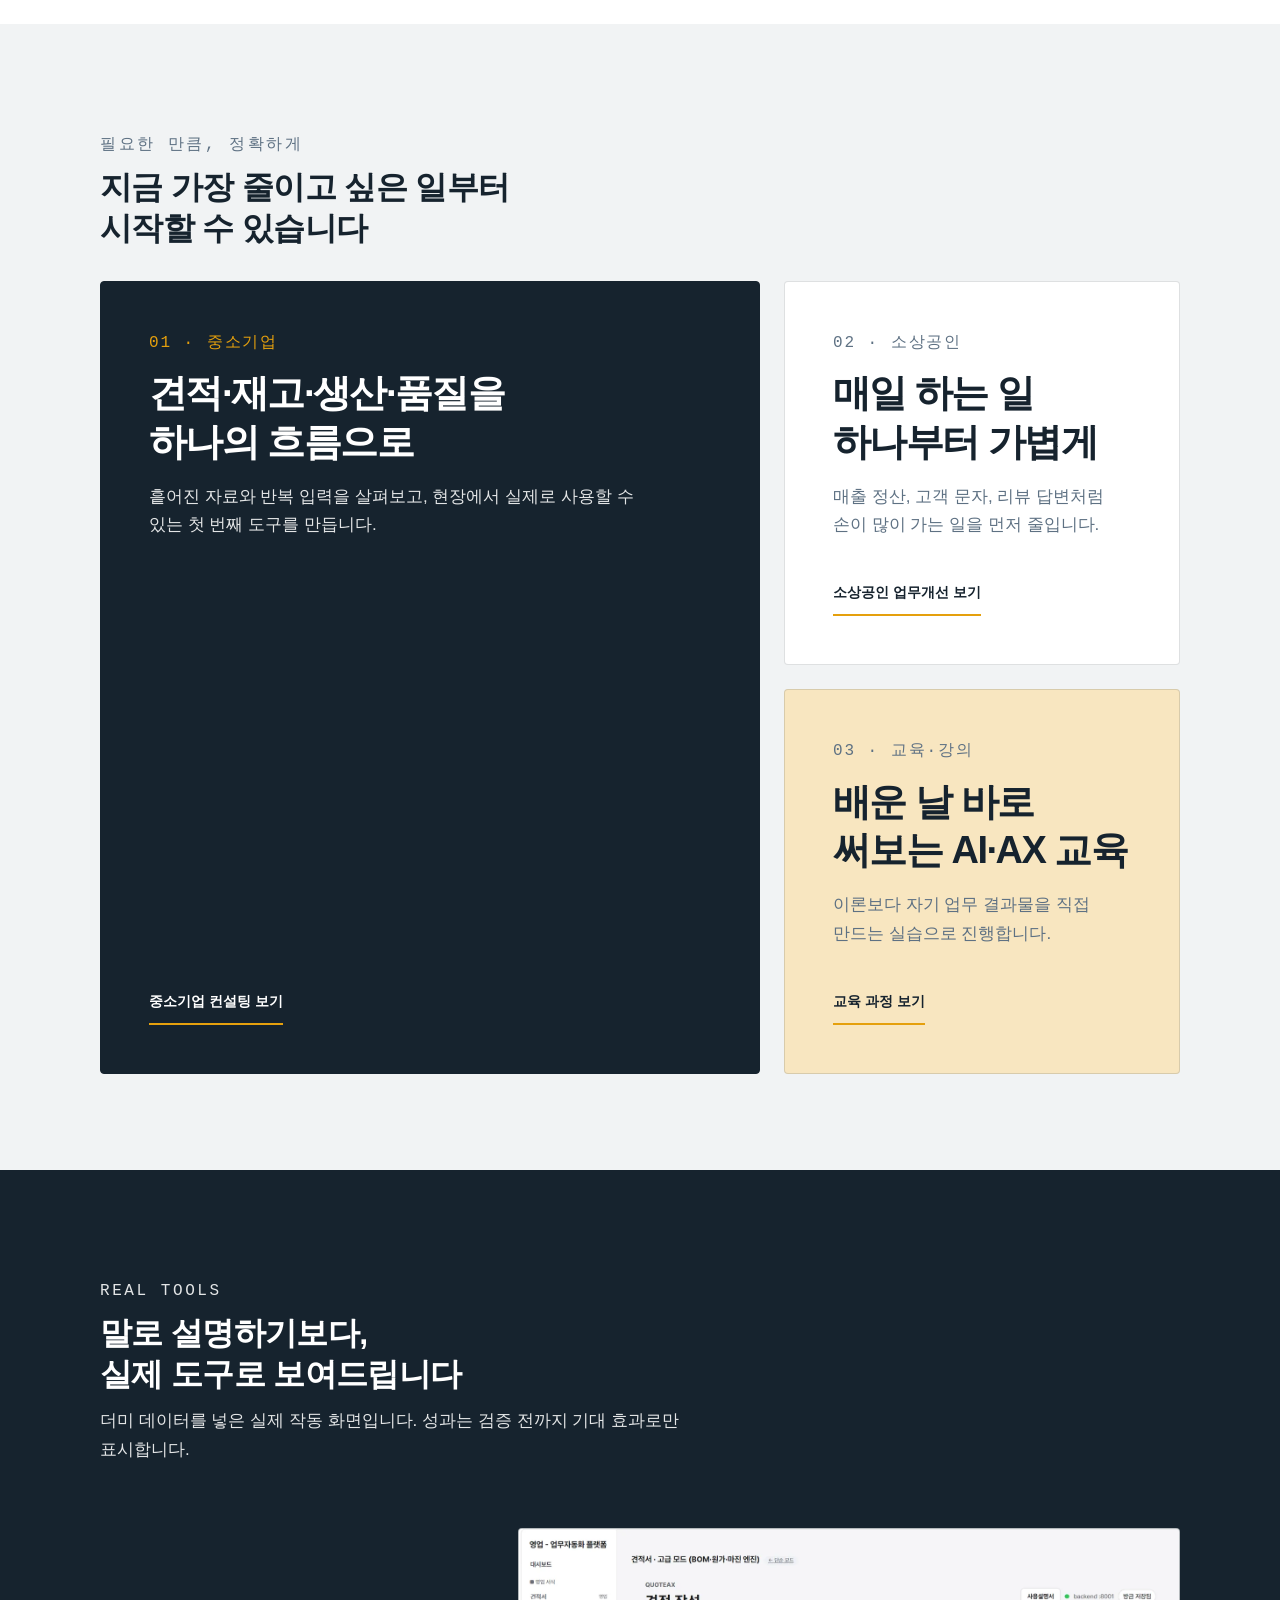
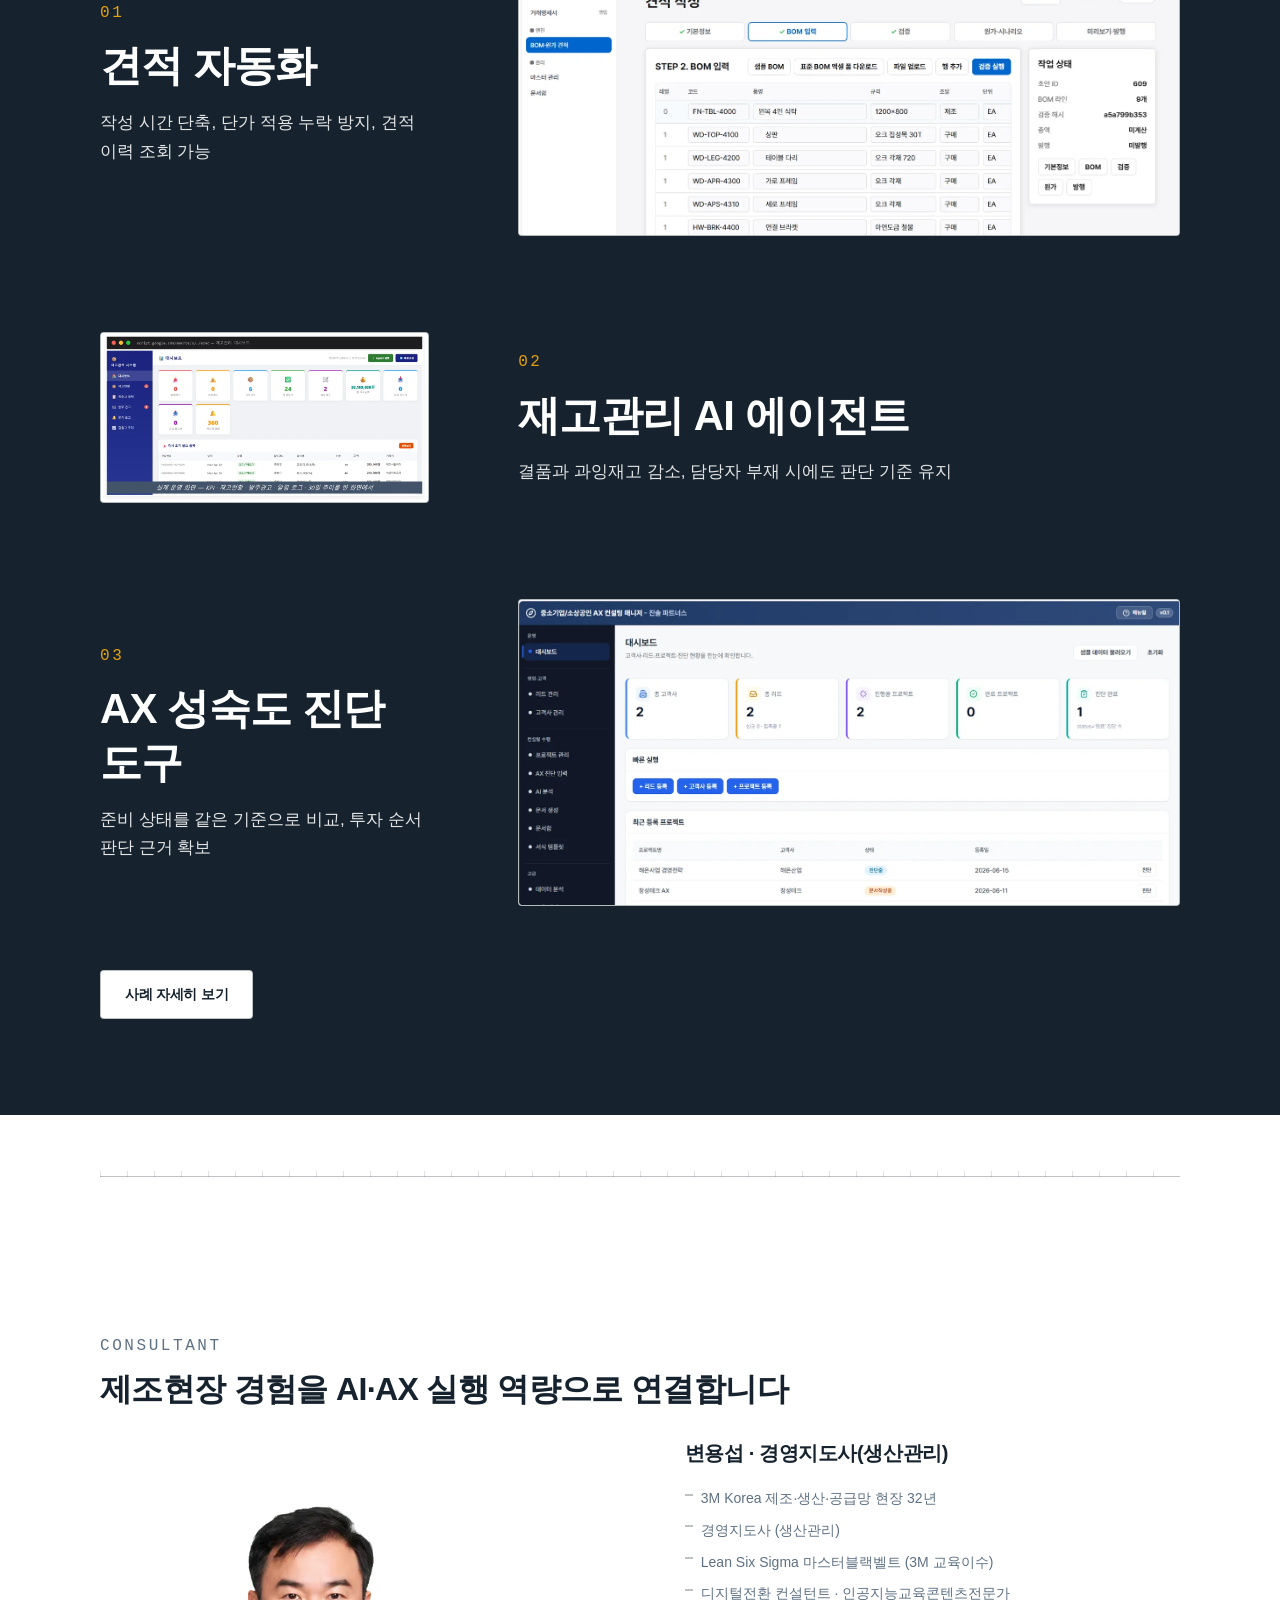
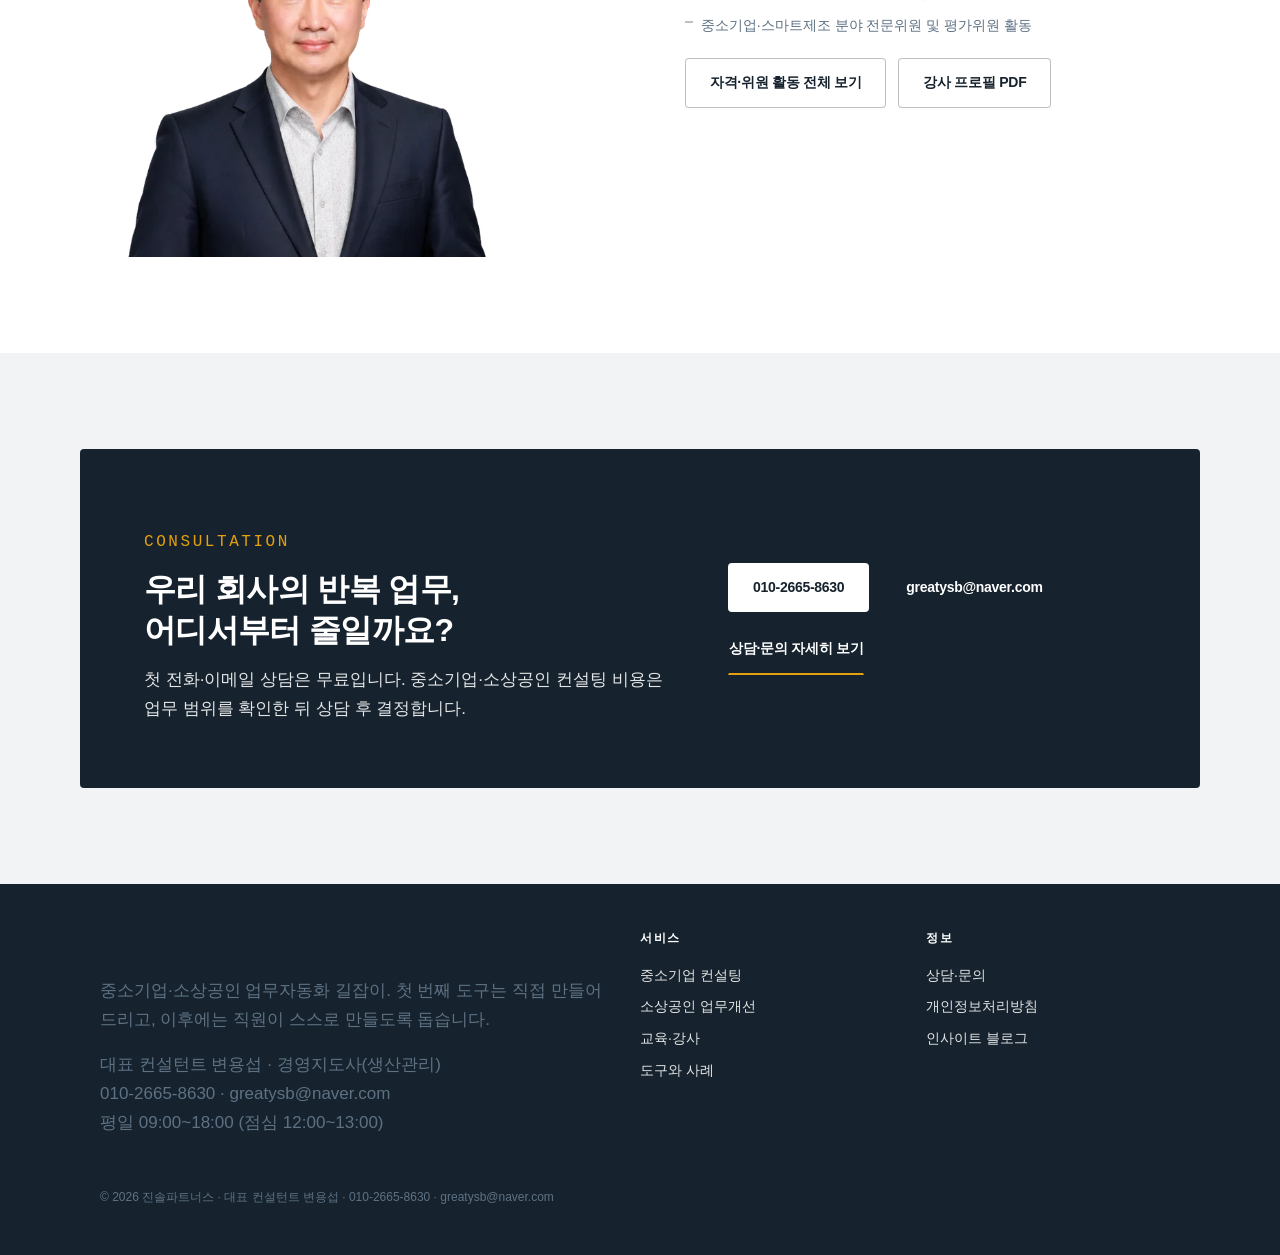
==== commit 4c850f55: "feat: turn the hero trust line into a four-column facts row 가운뎃점으로 이어 붙인 14px 한 줄이라 네 가지 사실이 뭉쳐 읽히고 " ====
--- a/index.html
+++ b/index.html
@@ -17,7 +17,7 @@
 <link rel="stylesheet" href="/assets/css/tokens.css?v=65aa0332">
 <link rel="stylesheet" href="/assets/css/base.css?v=6e68f2ec">
 <link rel="stylesheet" href="/assets/css/components.css?v=6dbdd5f9">
-<link rel="stylesheet" href="/assets/css/pages/home.css?v=d7d072c5">
+<link rel="stylesheet" href="/assets/css/pages/home.css?v=2bd6aee1">
 </head>
 <body>
 <a class="skip" href="#main">본문으로 건너뛰기</a>
@@ -81,7 +81,24 @@
 
       <div class="home-trust">
         <h2>현장을 아는 사람이 <span class="hl">AI를</span> 다룹니다.</h2>
-        <p>제조·물류 현장 32년 · 경영지도사(생산관리) · AX 강사 자격자 · 실제 업무도구 직접 구축</p>
+        <div class="kpi">
+          <div>
+            <div class="kpi__n mono">32년</div>
+            <div class="kpi__l">제조·물류 현장</div>
+          </div>
+          <div>
+            <div class="kpi__n">경영지도사</div>
+            <div class="kpi__l">생산관리</div>
+          </div>
+          <div>
+            <div class="kpi__n">AX 강사</div>
+            <div class="kpi__l">자격 보유</div>
+          </div>
+          <div>
+            <div class="kpi__n">직접 구축</div>
+            <div class="kpi__l">실제 업무도구</div>
+          </div>
+        </div>
       </div>
     </div>
   </section>
--- a/assets/css/pages/home.css
+++ b/assets/css/pages/home.css
@@ -47,7 +47,10 @@
   text-align:center;
 }
 .home-trust h2{ font-size:clamp(34px,4.4vw,54px); letter-spacing:-.04em; }
-.home-trust p{ margin-top:var(--s4); font-size:var(--fs-small); font-weight:700; }
+/* 경력·자격 4칸 — 모노 서체는 숫자에만 씁니다 */
+.home-trust .kpi{ margin-top:var(--s6); text-align:left; }
+.home-trust .kpi__n{ font-family:var(--font-kr); letter-spacing:-.03em; }
+.home-trust .kpi__n.mono{ font-family:var(--font-mono); }
 
 /* 진입 모션 — 기획안 11-5 : 페이드 수준까지. JS가 없으면 정적으로 그대로 보입니다. */
 .js .home-trust{
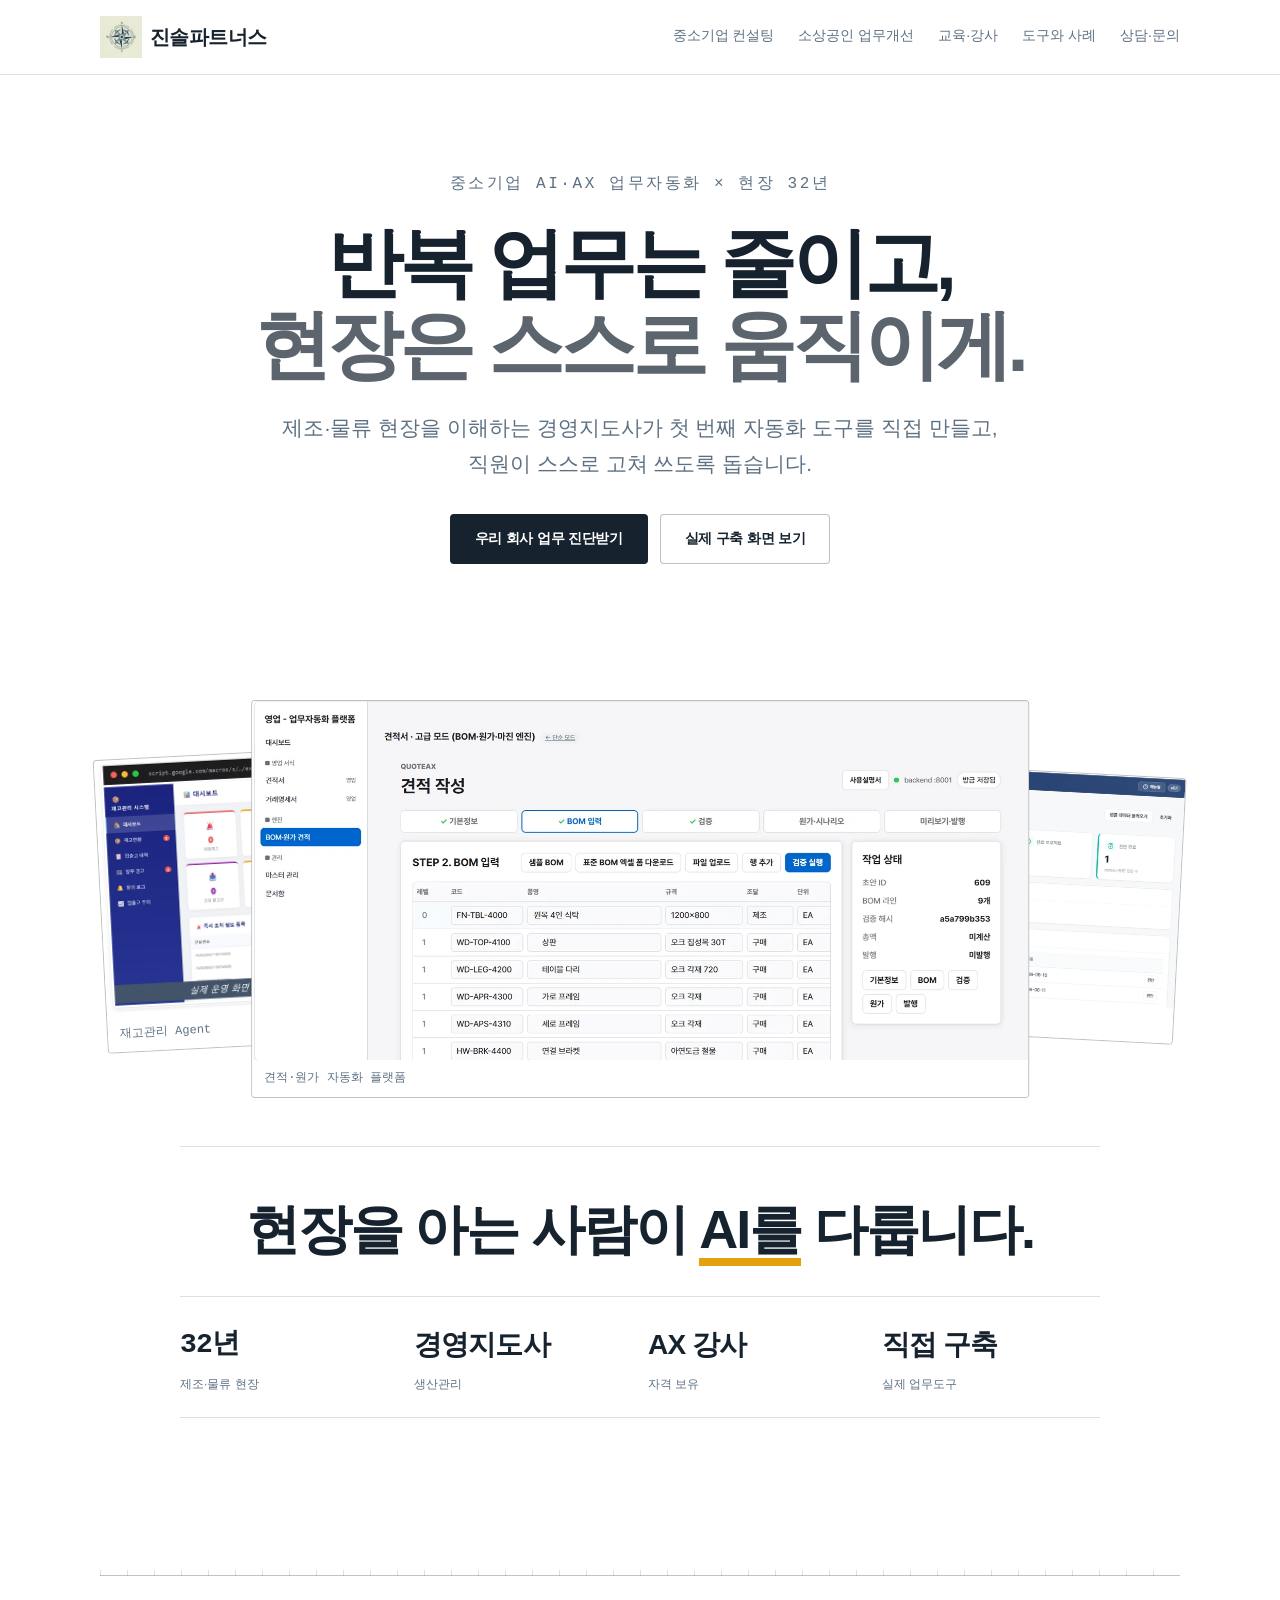
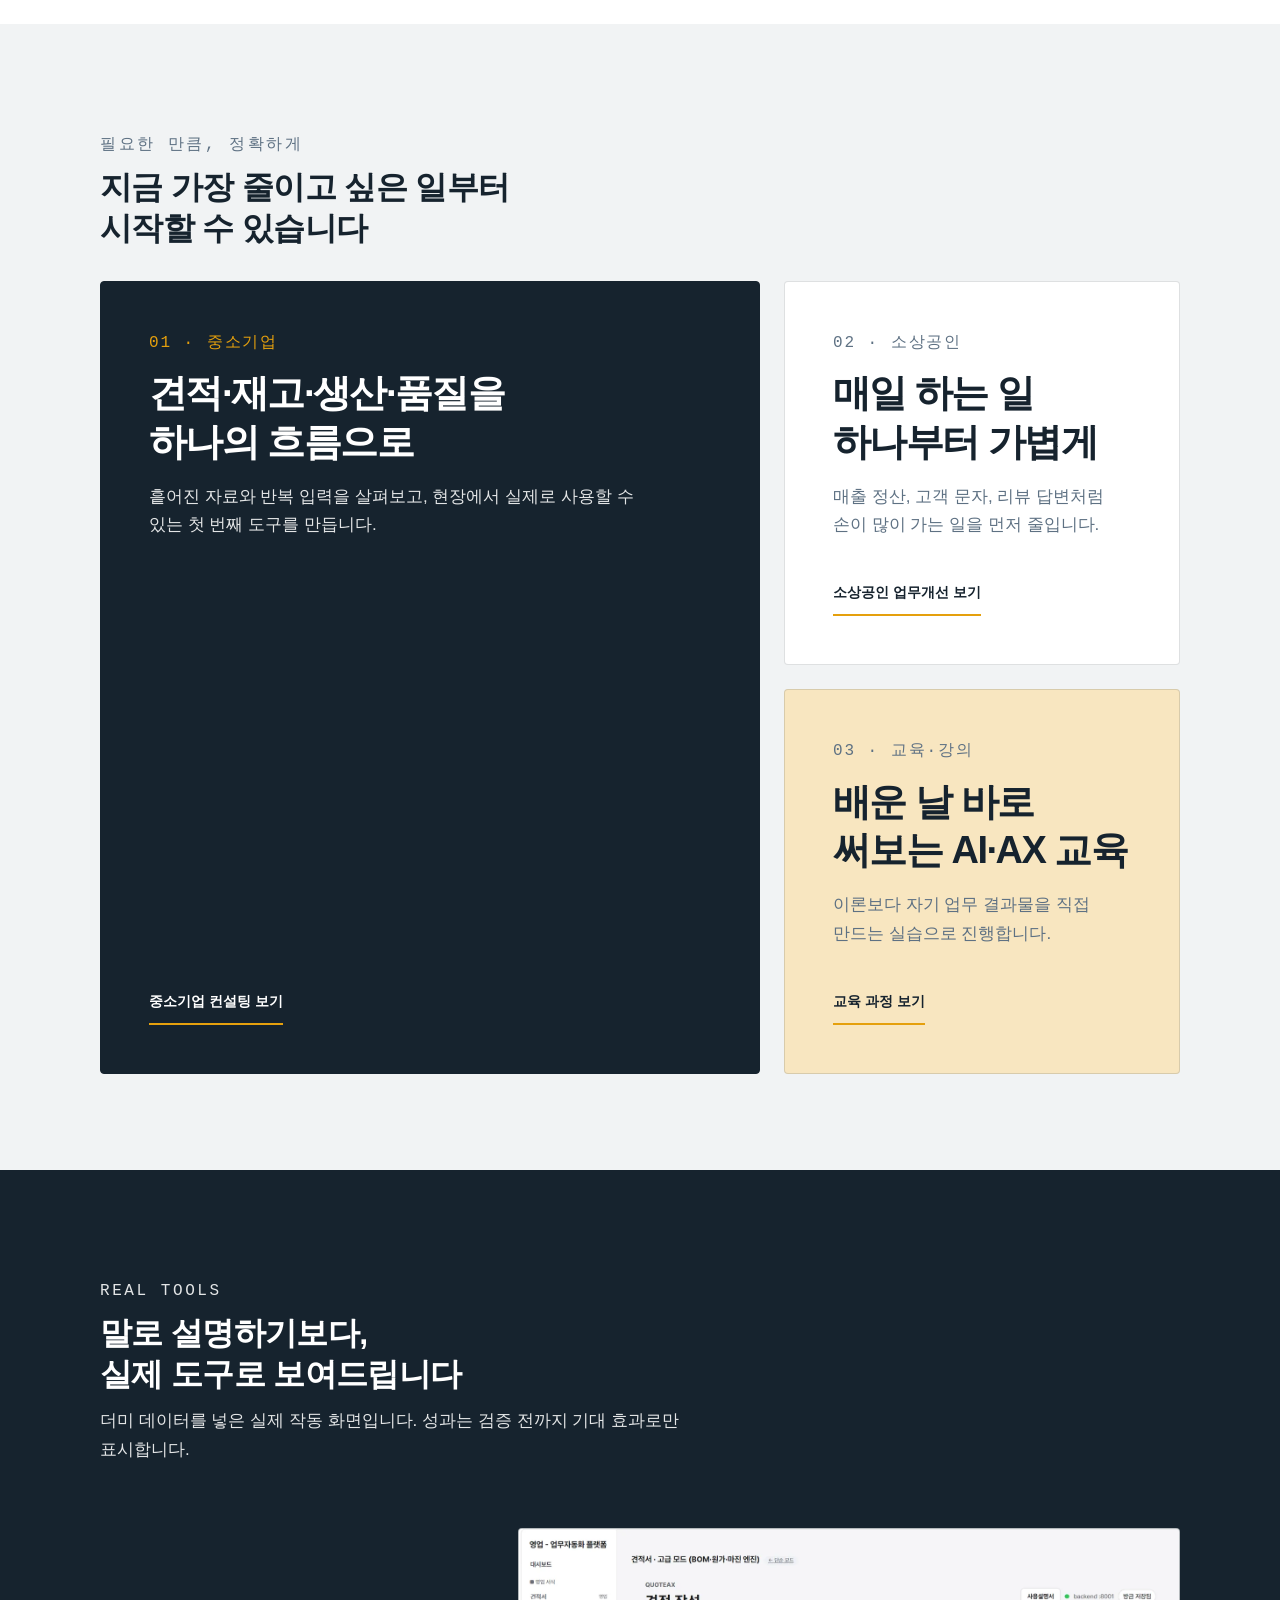
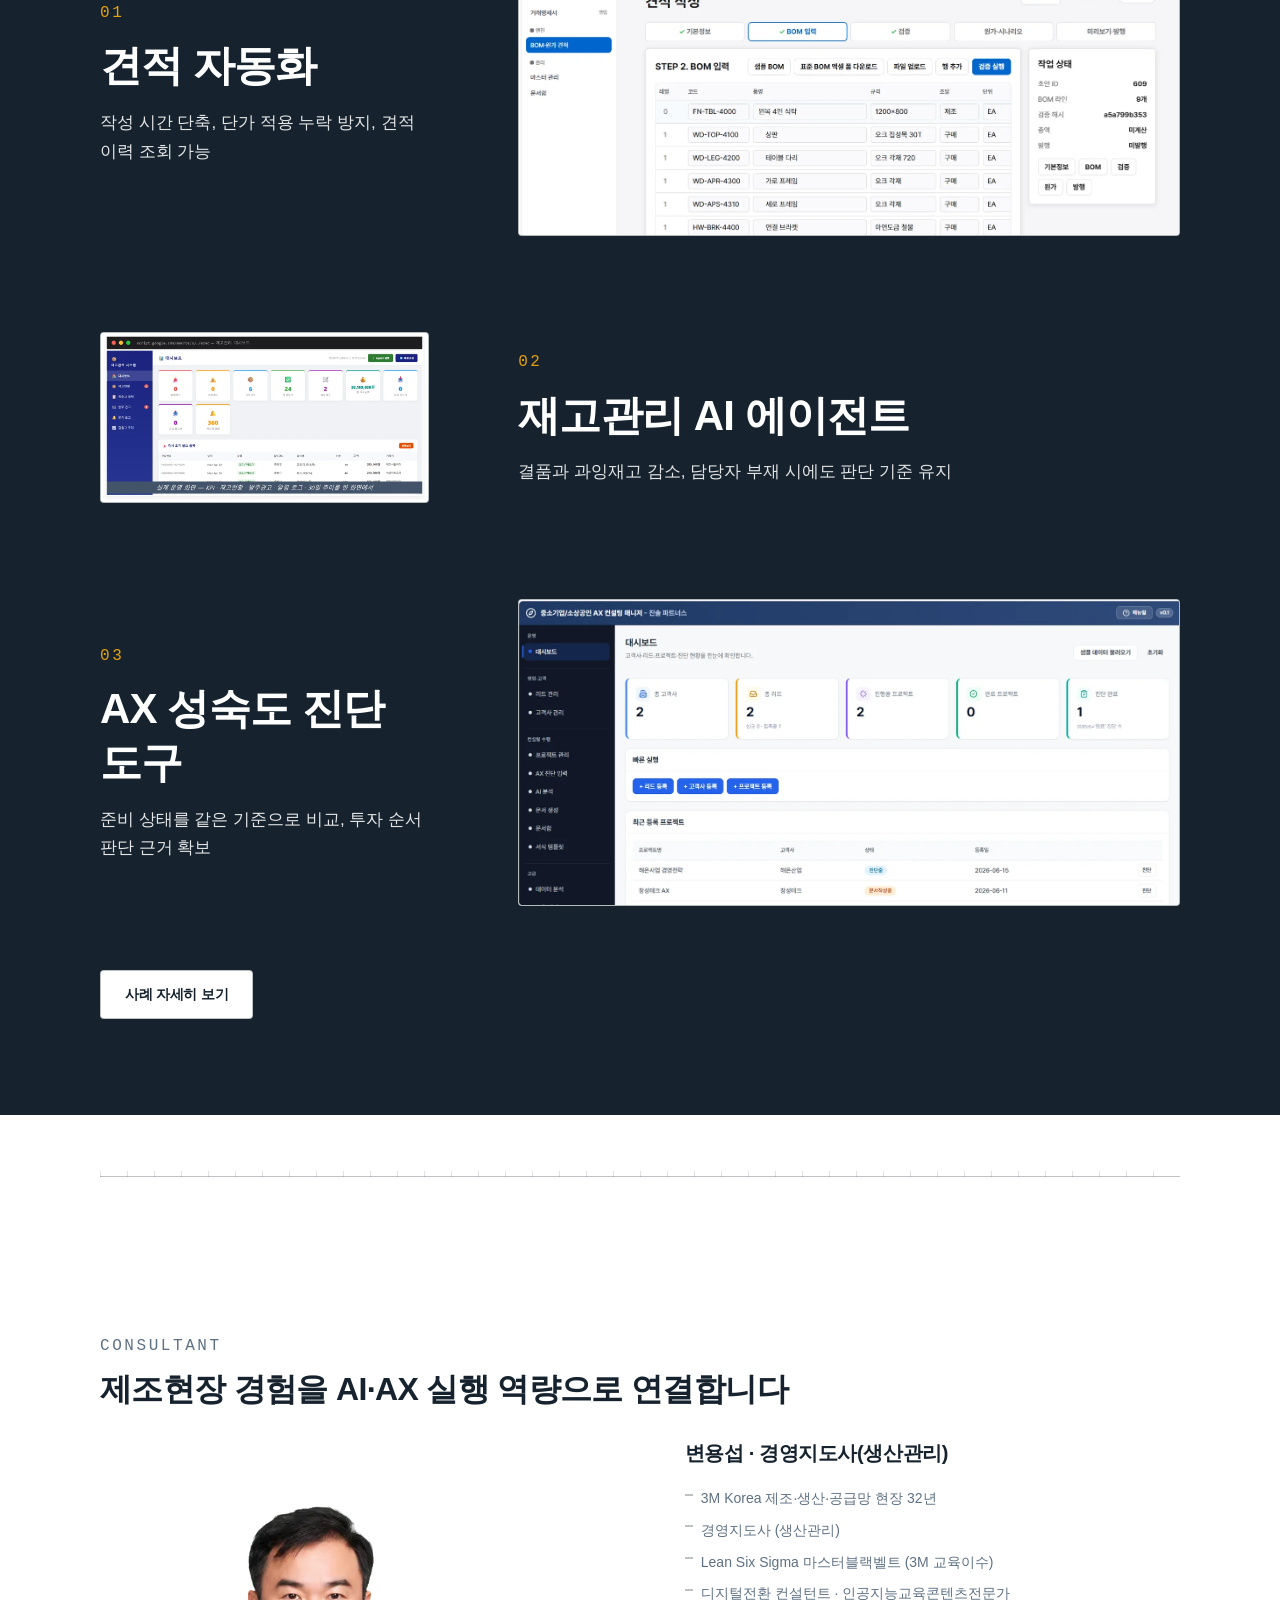
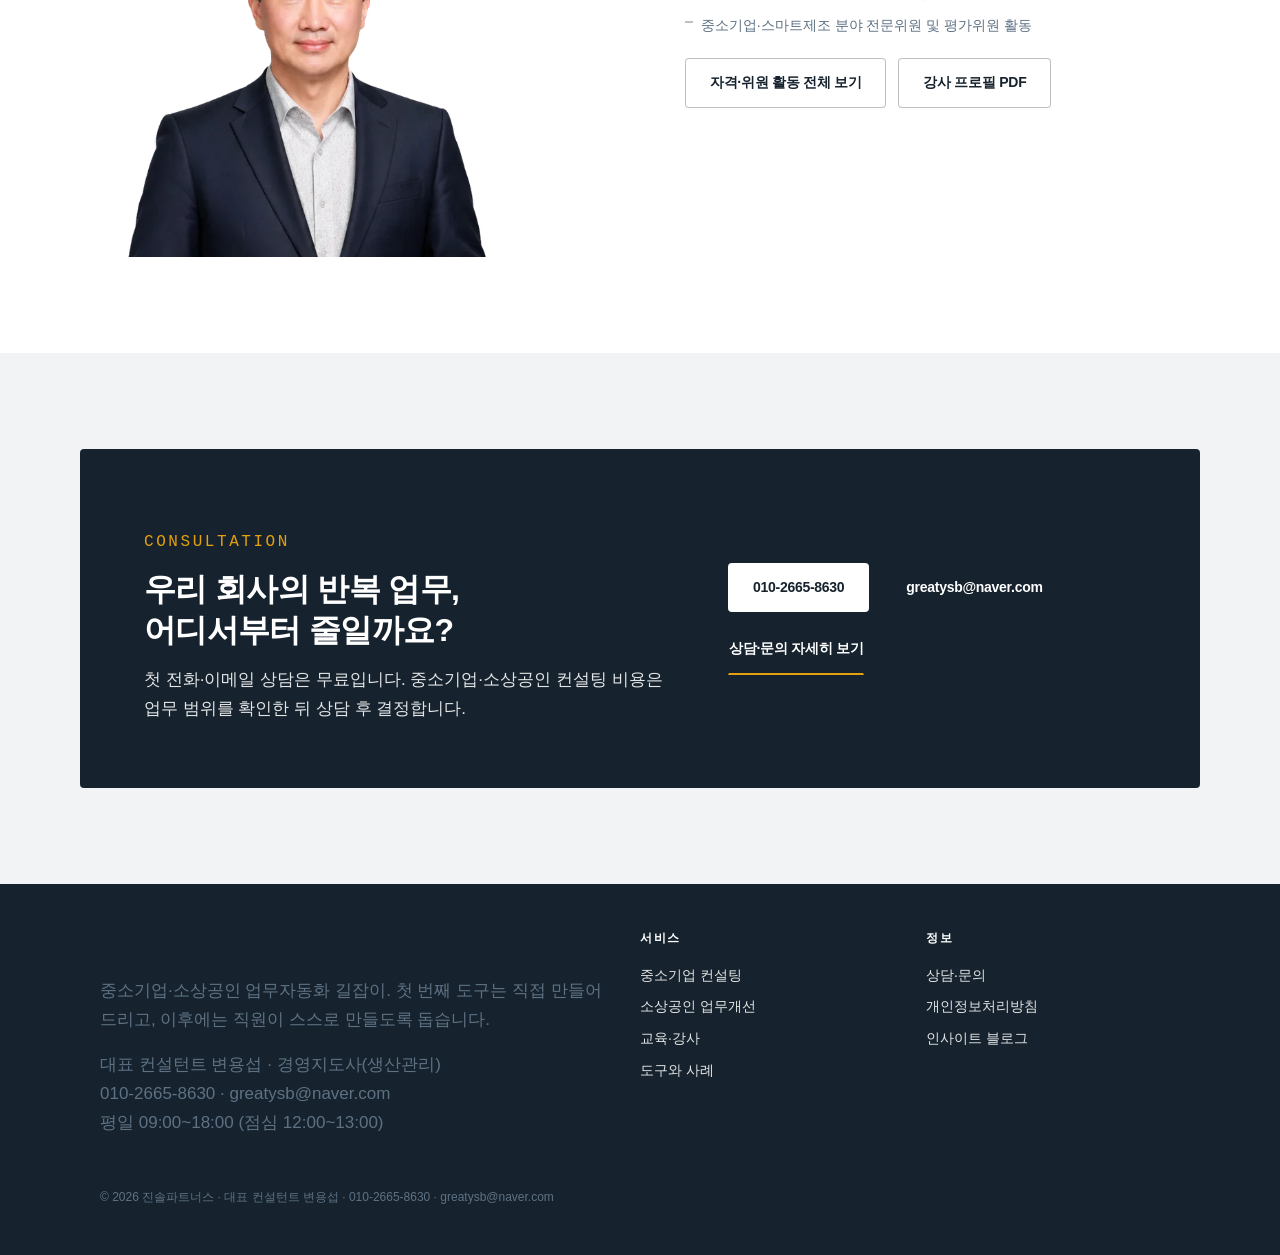
==== commit ea917cc4: "feat: 네이버 검색 노출을 위한 title·description·아이브로우 최적화 네이버 웹마스터도구가 지적한 설명문 80자 초과를 해소하고, 검색 유입 키워드를 페이지별로 분" ====
--- a/index.html
+++ b/index.html
@@ -3,8 +3,8 @@
 <head>
 <meta charset="UTF-8">
 <meta name="viewport" content="width=device-width, initial-scale=1">
-<title>진솔파트너스 | 중소기업·소상공인 업무자동화 길잡이</title>
-<meta name="description" content="제조·물류 현장 32년의 경영지도사가 실제 업무자동화 도구를 직접 만들고, 직원이 스스로 고쳐 쓰도록 돕습니다. 중소기업 컨설팅·소상공인 업무개선·AI 실무교육.">
+<title>중소기업 AI·AX 업무자동화 | 진솔파트너스</title>
+<meta name="description" content="제조현장 32년 경영지도사가 AI·AX 업무자동화 도구를 직접 만듭니다. 중소기업 컨설팅·소상공인 업무개선·AI 교육.">
 <link rel="canonical" href="https://jinsolpartners.com/">
 <meta property="og:type" content="website">
 <meta property="og:title" content="진솔파트너스 | 중소기업·소상공인 업무자동화 길잡이">
@@ -55,7 +55,7 @@
   <section class="section home-hero">
     <div class="wrap home-hero__inner">
       <div class="home-hero__copy">
-        <p class="sec-head__eyebrow">현장 32년 × AI 업무자동화</p>
+        <p class="sec-head__eyebrow">중소기업 AI·AX 업무자동화 × 현장 32년</p>
         <h1>반복 업무는 줄이고,<br><span>현장은 스스로 움직이게.</span></h1>
         <p class="lead">제조·물류 현장을 이해하는 경영지도사가 첫 번째 자동화 도구를 직접 만들고, 직원이 스스로 고쳐 쓰도록 돕습니다.</p>
         <div class="btn-row">
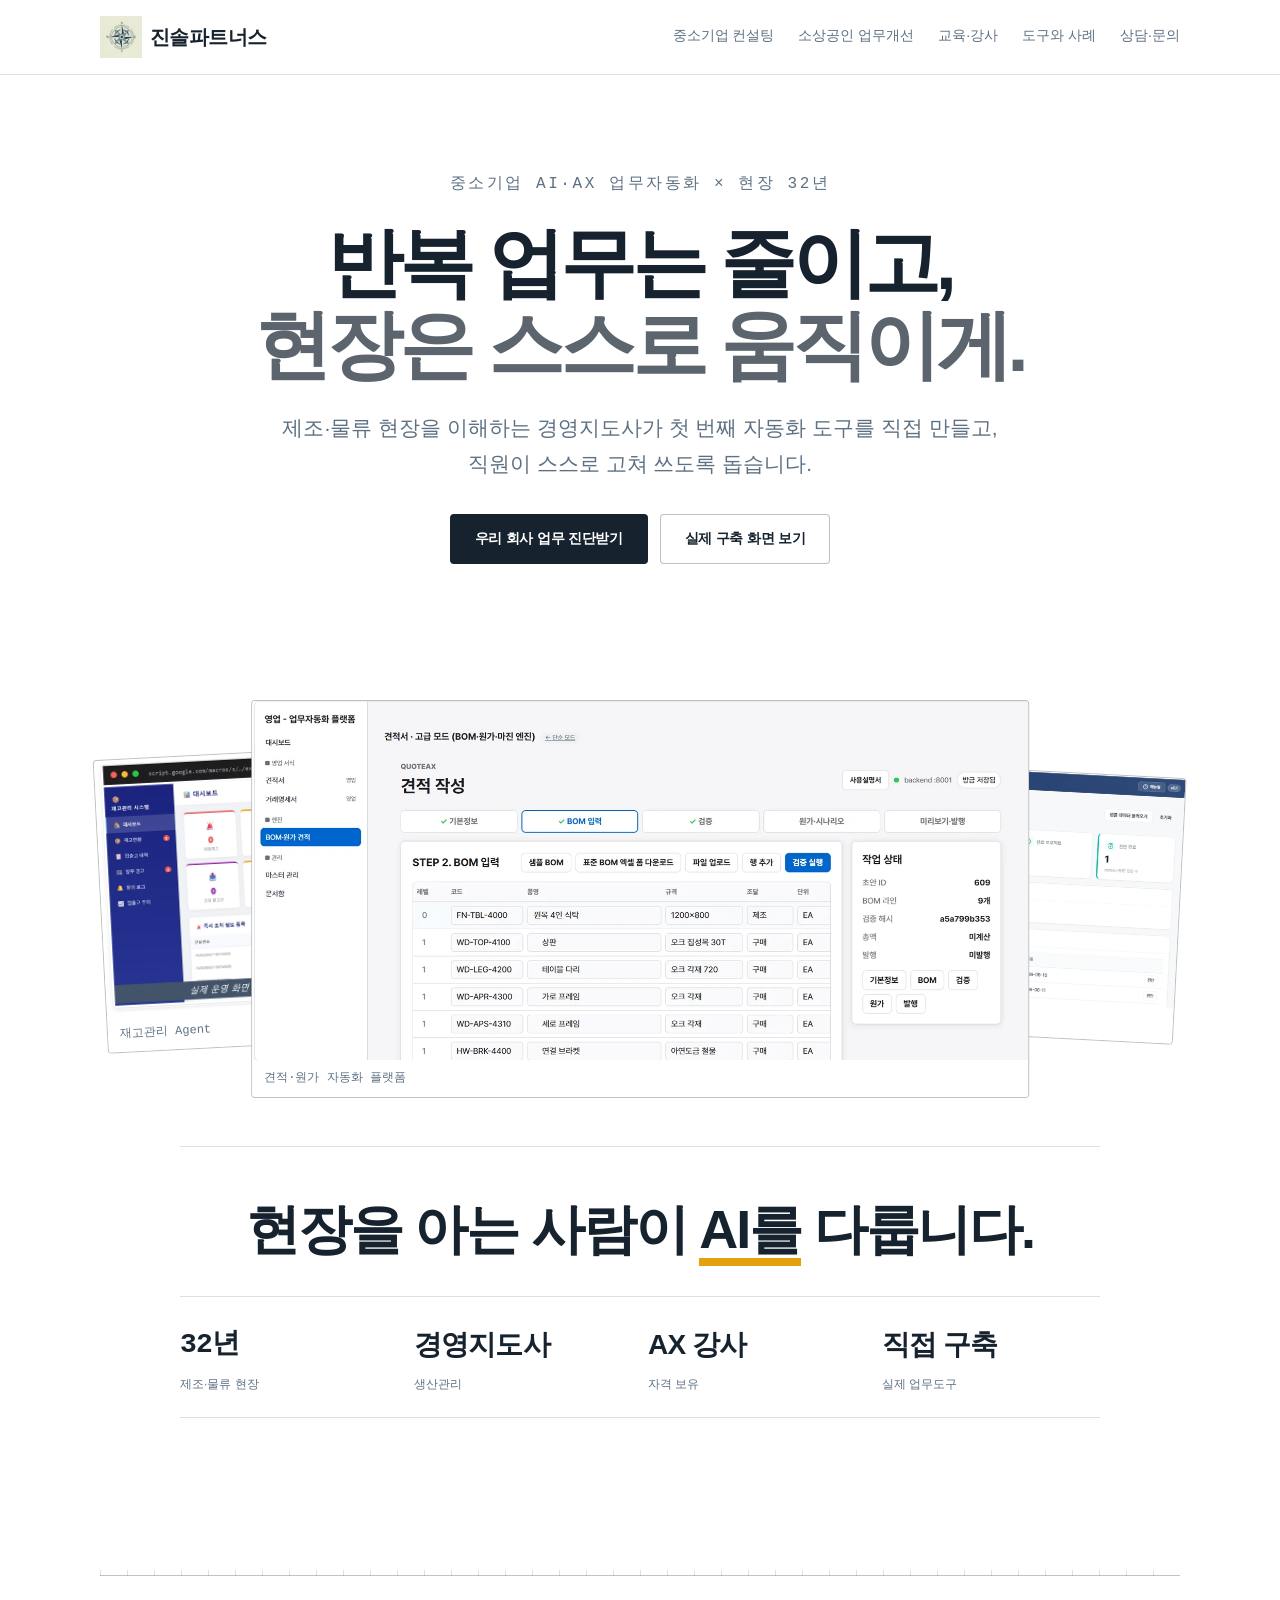
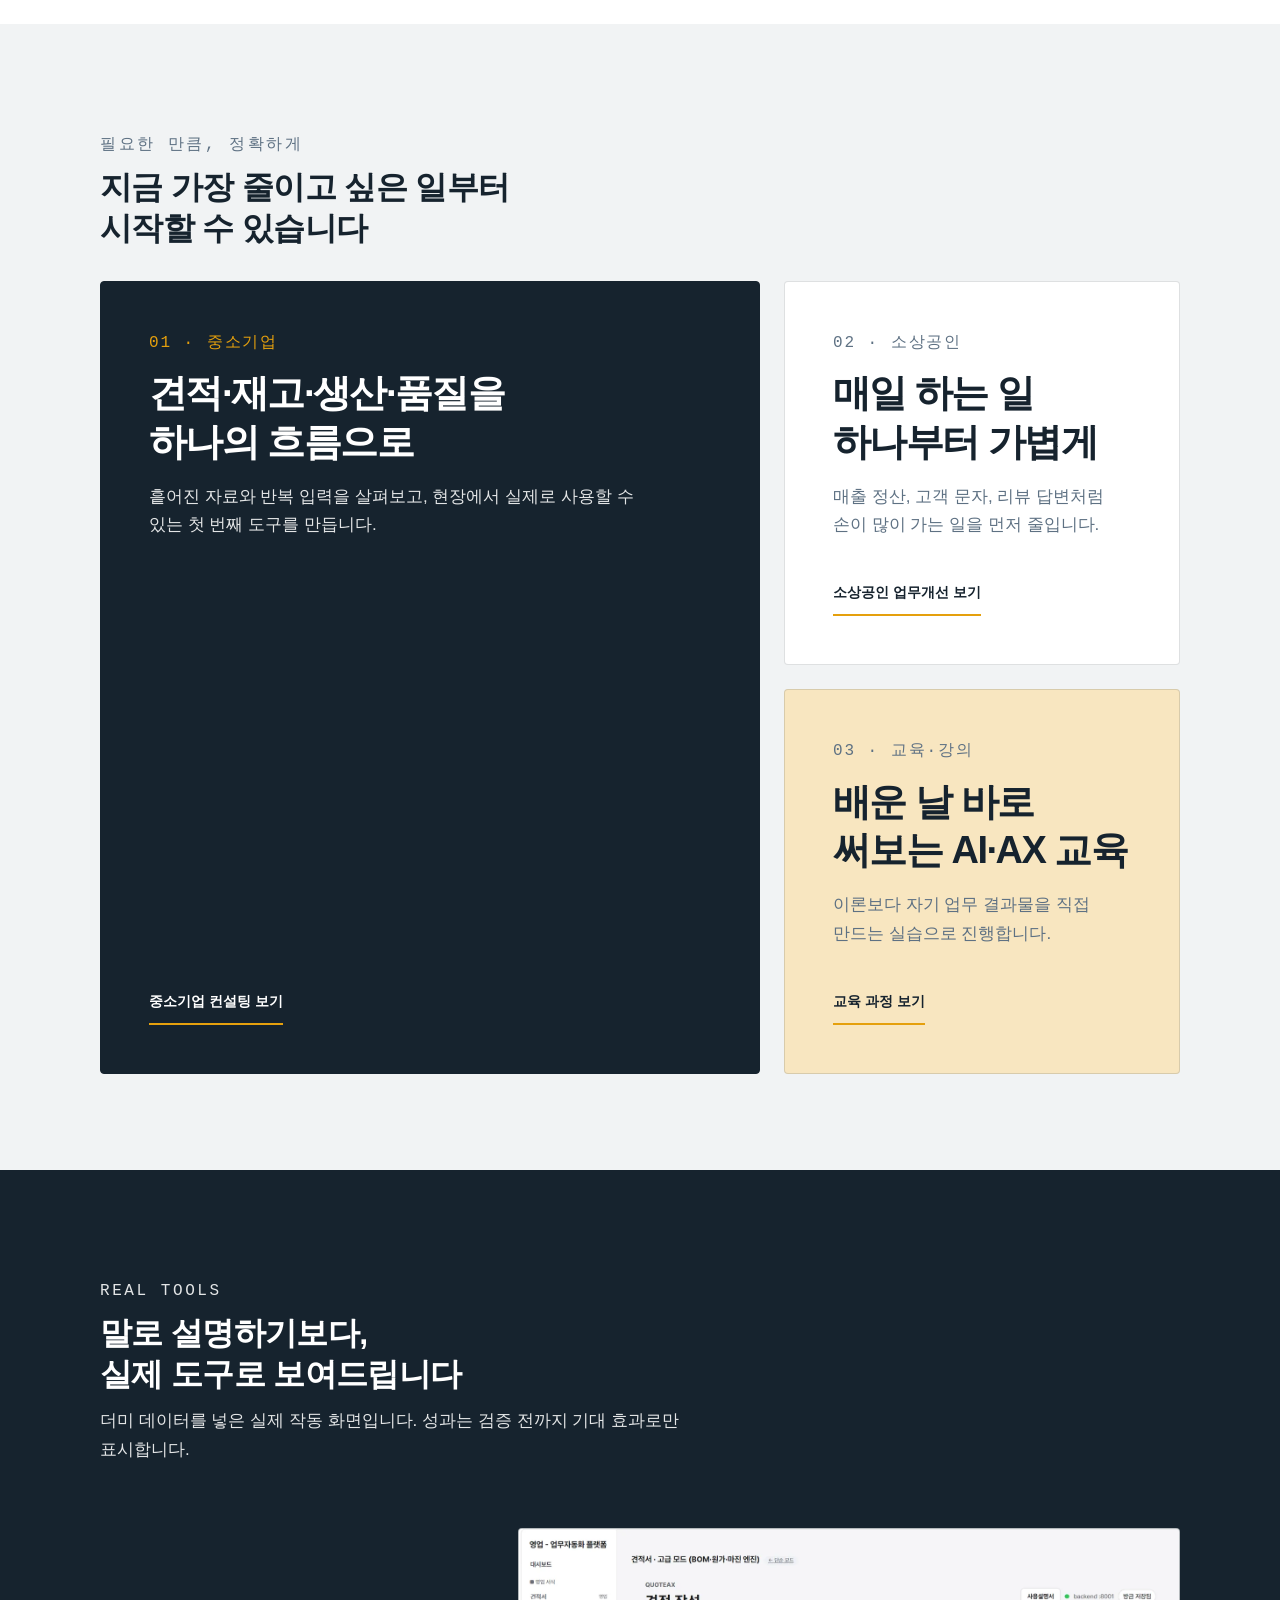
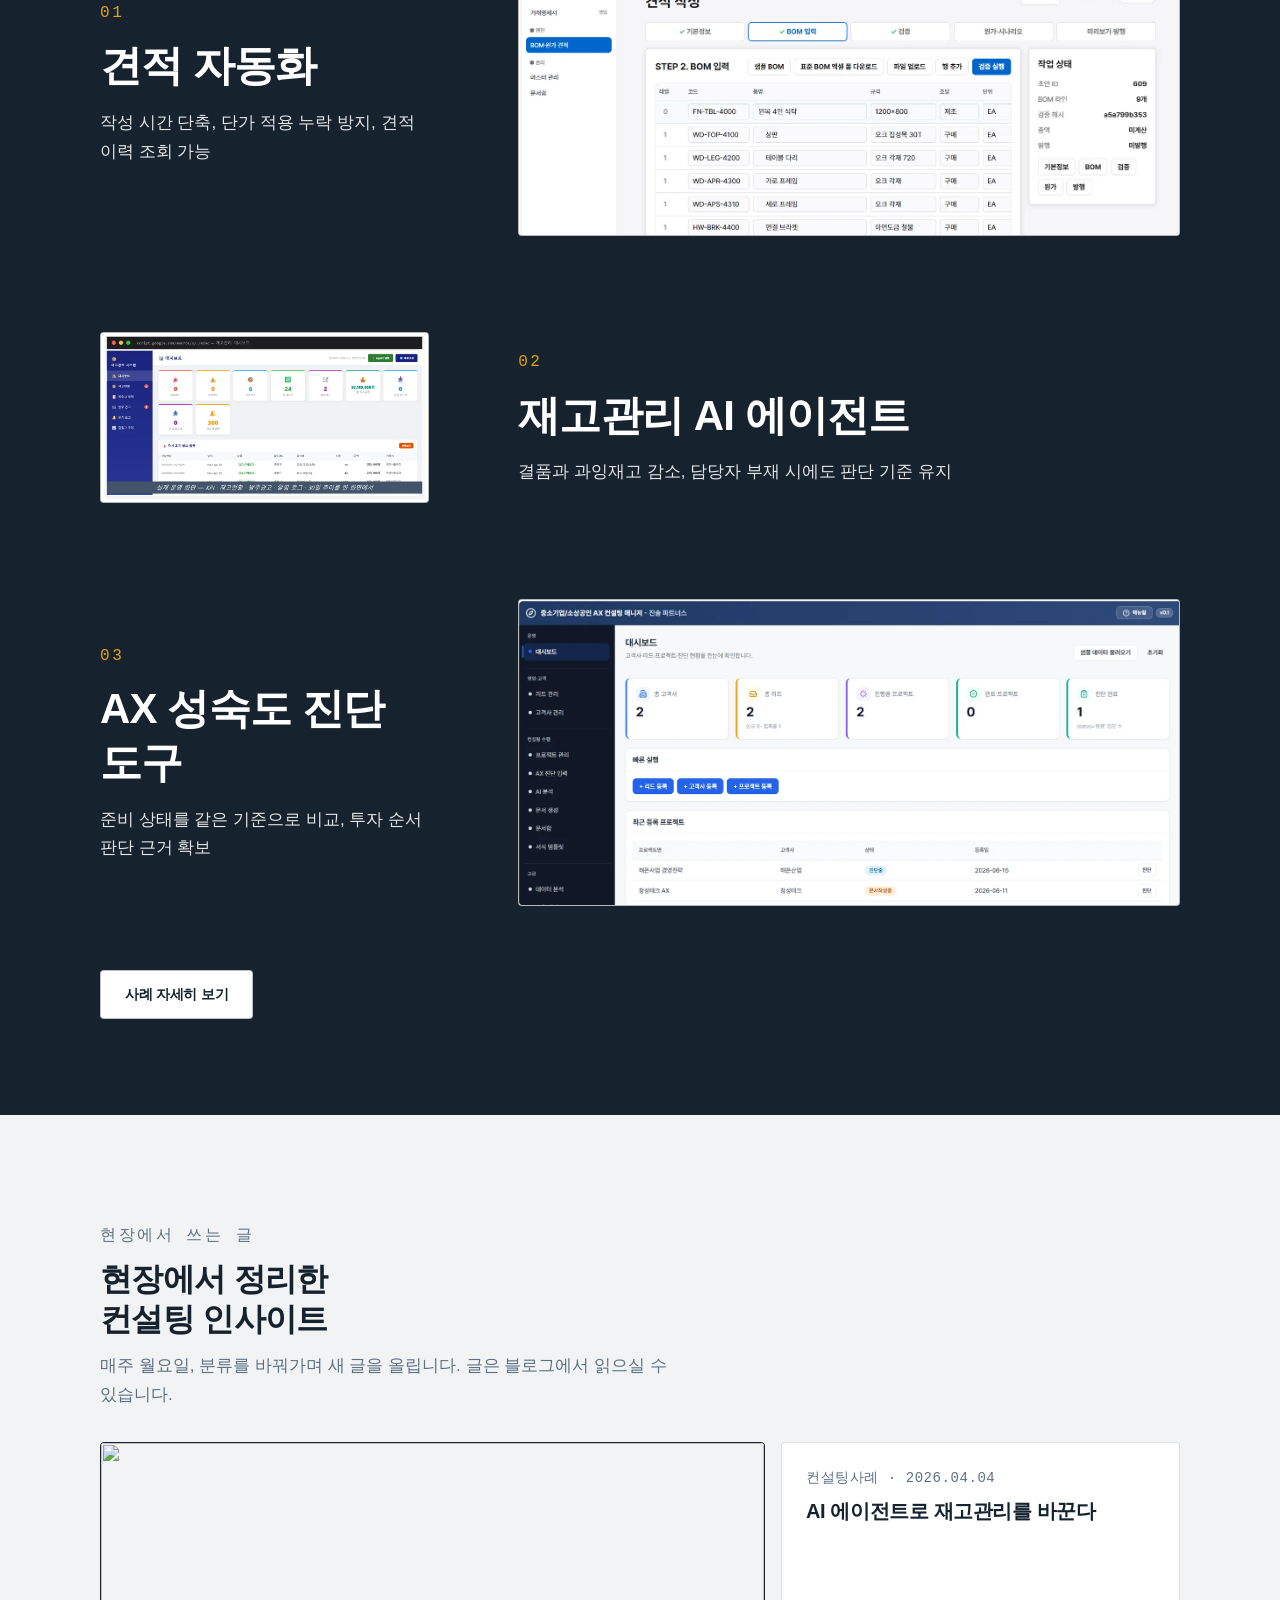
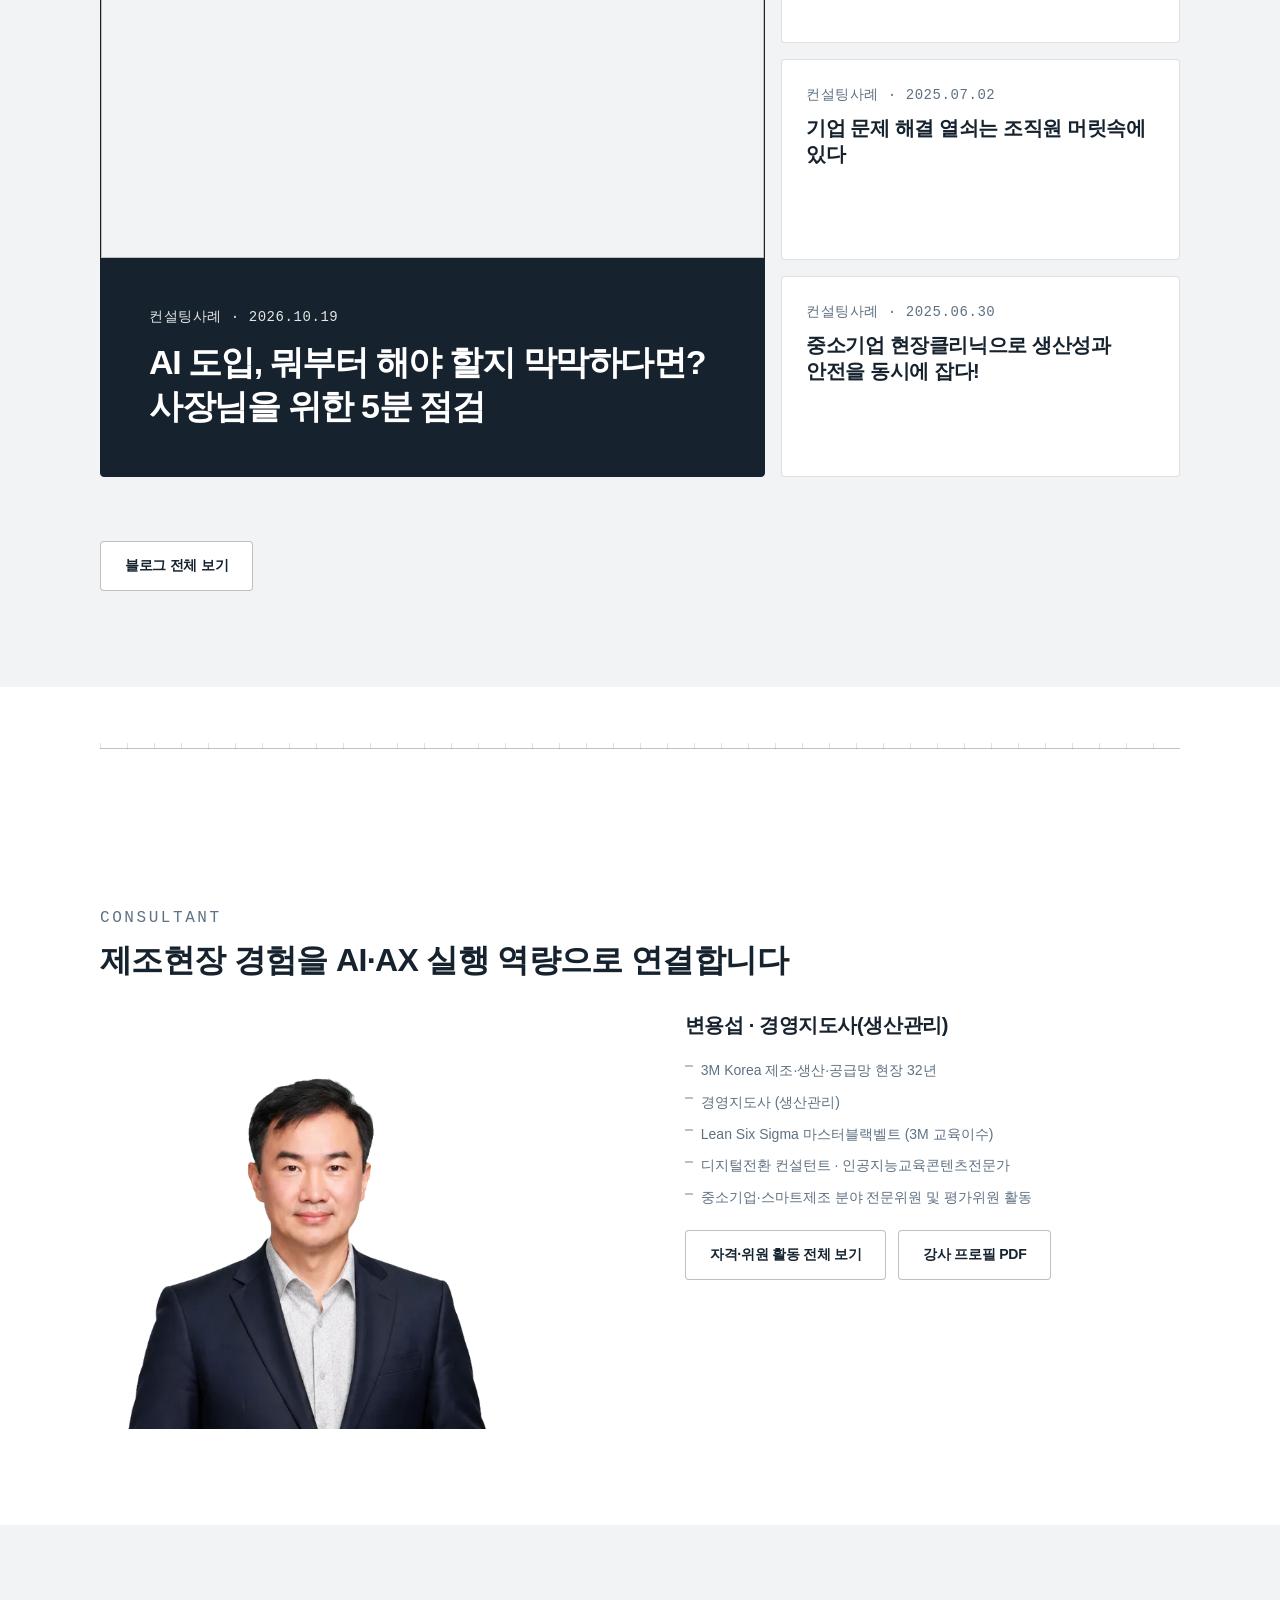
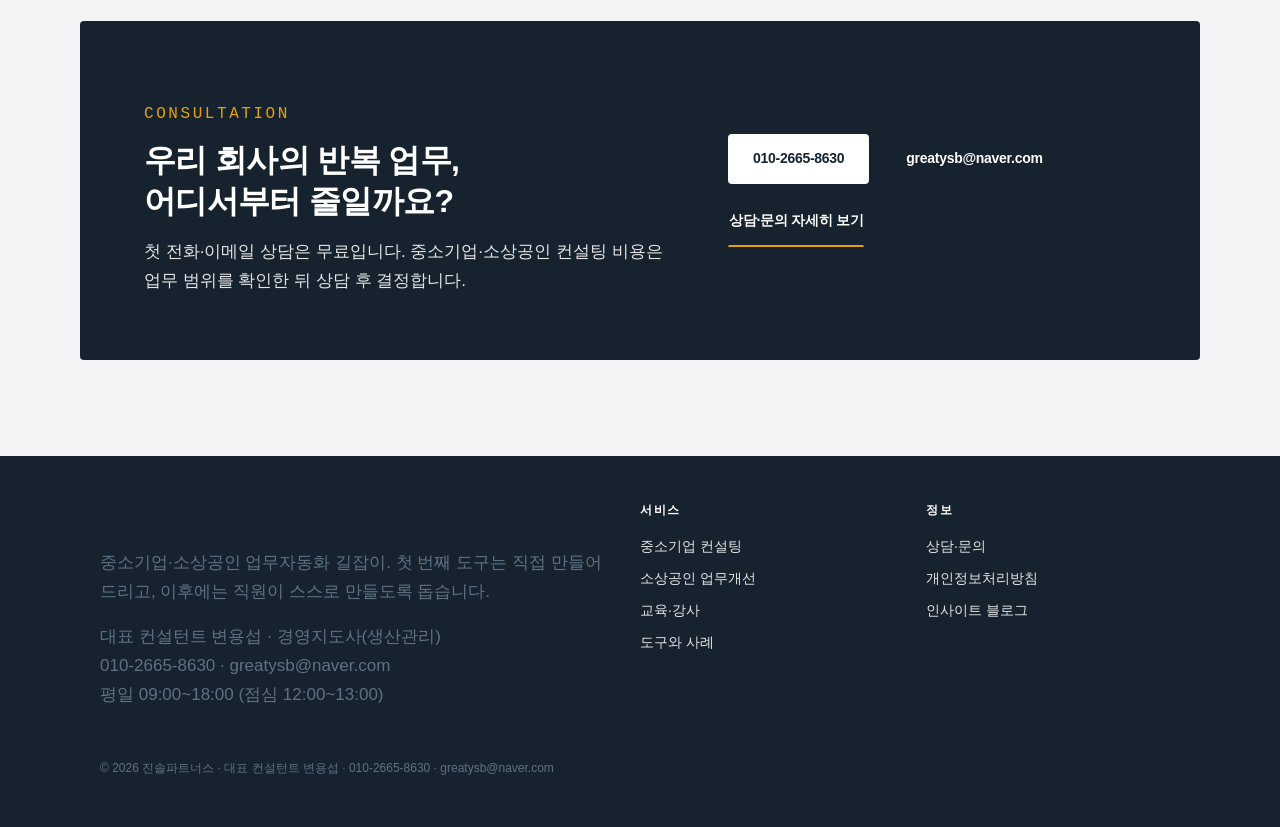
==== commit aff44cc8: "feat: 홈에 티스토리 최신 글 섹션 추가 (/api/blog) - functions/api/blog.js: 티스토리 RSS를 JSON으로 중계 (30분 캐시, CORS 우회) " ====
--- a/index.html
+++ b/index.html
@@ -17,7 +17,100 @@
 <link rel="stylesheet" href="/assets/css/tokens.css?v=65aa0332">
 <link rel="stylesheet" href="/assets/css/base.css?v=6e68f2ec">
 <link rel="stylesheet" href="/assets/css/components.css?v=6dbdd5f9">
-<link rel="stylesheet" href="/assets/css/pages/home.css?v=2bd6aee1">
+<link rel="stylesheet" href="/assets/css/pages/home.css?v=2c42cd70">
+<script type="application/ld+json">
+{
+  "@context": "https://schema.org",
+  "@graph": [
+    {
+      "@type": "Organization",
+      "@id": "https://jinsolpartners.com/#organization",
+      "name": "진솔파트너스",
+      "alternateName": "진솔파트너스 TrueNorth Solution",
+      "url": "https://jinsolpartners.com/",
+      "logo": {
+        "@type": "ImageObject",
+        "url": "https://jinsolpartners.com/assets/images/compass-brand.webp"
+      },
+      "image": "https://jinsolpartners.com/assets/images/og-default.png",
+      "description": "제조현장 32년 경험의 경영지도사가 중소기업·소상공인의 AI·AX 업무자동화를 컨설팅하고, 실제 작동하는 도구를 직접 구축합니다.",
+      "email": "greatysb@naver.com",
+      "telephone": "+82-10-2665-8630",
+      "founder": {
+        "@id": "https://jinsolpartners.com/education/profile/#byeon"
+      },
+      "employee": {
+        "@id": "https://jinsolpartners.com/education/profile/#byeon"
+      },
+      "areaServed": {
+        "@type": "Country",
+        "name": "대한민국"
+      },
+      "sameAs": [
+        "https://truenorth-solution.tistory.com/"
+      ],
+      "knowsAbout": [
+        "AI 업무자동화",
+        "AX 전환",
+        "중소기업 경영컨설팅",
+        "소상공인 업무개선",
+        "생산관리",
+        "AI 실무교육"
+      ],
+      "contactPoint": {
+        "@type": "ContactPoint",
+        "contactType": "고객 상담",
+        "telephone": "+82-10-2665-8630",
+        "email": "greatysb@naver.com",
+        "availableLanguage": "Korean",
+        "hoursAvailable": {
+          "@type": "OpeningHoursSpecification",
+          "dayOfWeek": [
+            "Monday",
+            "Tuesday",
+            "Wednesday",
+            "Thursday",
+            "Friday"
+          ],
+          "opens": "09:00",
+          "closes": "18:00"
+        }
+      }
+    },
+    {
+      "@type": "Person",
+      "@id": "https://jinsolpartners.com/education/profile/#byeon",
+      "name": "변용섭",
+      "jobTitle": "대표 컨설턴트",
+      "worksFor": {
+        "@id": "https://jinsolpartners.com/#organization"
+      },
+      "url": "https://jinsolpartners.com/education/profile/",
+      "hasCredential": {
+        "@type": "EducationalOccupationalCredential",
+        "credentialCategory": "국가전문자격",
+        "name": "경영지도사(생산관리)"
+      },
+      "knowsAbout": [
+        "생산관리",
+        "공급망관리",
+        "AI 업무자동화",
+        "AX 전환"
+      ]
+    },
+    {
+      "@type": "WebSite",
+      "@id": "https://jinsolpartners.com/#website",
+      "url": "https://jinsolpartners.com/",
+      "name": "진솔파트너스",
+      "inLanguage": "ko",
+      "publisher": {
+        "@id": "https://jinsolpartners.com/#organization"
+      }
+    }
+  ]
+}
+</script>
 </head>
 <body>
 <a class="skip" href="#main">본문으로 건너뛰기</a>
@@ -160,6 +253,52 @@
     </div>
   </section>
 
+  <section class="section section--paper home-insights" id="insights">
+    <div class="wrap">
+      <div class="sec-head">
+        <p class="sec-head__eyebrow">현장에서 쓰는 글</p>
+        <h2>현장에서 정리한<br>컨설팅 인사이트</h2>
+        <p>매주 월요일, 분류를 바꿔가며 새 글을 올립니다. 글은 블로그에서 읽으실 수 있습니다.</p>
+      </div>
+      <div class="home-posts" data-blog-feed>
+        <article class="home-post home-post--featured" data-date="2026-10-19">
+          <a href="https://truenorth-solution.tistory.com/entry/ax-improvement-priority-data-readiness" target="_blank" rel="noopener">
+            <span class="home-post__thumb"><img src="https://images.unsplash.com/photo-1709803857195-dbd9eb6dc4bf?q=80&amp;w=1200&amp;auto=format&amp;fit=crop" width="1200" height="750" alt="" loading="lazy" decoding="async" referrerpolicy="no-referrer"></span>
+            <span class="home-post__body">
+              <span class="home-post__meta mono">컨설팅사례 · 2026.10.19</span>
+              <h3 class="home-post__title">AI 도입, 뭐부터 해야 할지 막막하다면? 사장님을 위한 5분 점검</h3>
+            </span>
+          </a>
+        </article>
+        <article class="home-post" data-date="2026-04-04">
+          <a href="https://truenorth-solution.tistory.com/entry/AI-%EC%97%90%EC%9D%B4%EC%A0%84%ED%8A%B8%EB%A1%9C-%EC%9E%AC%EA%B3%A0%EA%B4%80%EB%A6%AC%EB%A5%BC-%EB%B0%94%EA%BE%BC%EB%8B%A4" target="_blank" rel="noopener">
+            <span class="home-post__body">
+              <span class="home-post__meta mono">컨설팅사례 · 2026.04.04</span>
+              <h3 class="home-post__title">AI 에이전트로 재고관리를 바꾼다</h3>
+            </span>
+          </a>
+        </article>
+        <article class="home-post" data-date="2025-07-02">
+          <a href="https://truenorth-solution.tistory.com/entry/%EA%B8%B0%EC%97%85-%EC%95%A0%EB%A1%9C-%ED%95%B4%EA%B2%B0%EC%9D%98-%EC%97%B4%EC%87%A0%EB%8A%94-%EC%A1%B0%EC%A7%81%EC%9B%90-%EB%A8%B8%EB%A6%BF%EC%86%8D%EC%97%90-%EC%9E%88%EB%8B%A4" target="_blank" rel="noopener">
+            <span class="home-post__body">
+              <span class="home-post__meta mono">컨설팅사례 · 2025.07.02</span>
+              <h3 class="home-post__title">기업 문제 해결 열쇠는 조직원 머릿속에 있다</h3>
+            </span>
+          </a>
+        </article>
+        <article class="home-post" data-date="2025-06-30">
+          <a href="https://truenorth-solution.tistory.com/entry/%EC%A4%91%EC%86%8C%EA%B8%B0%EC%97%85-%ED%98%84%EC%9E%A5%ED%81%B4%EB%A6%AC%EB%8B%89%EC%9C%BC%EB%A1%9C-%EC%83%9D%EC%82%B0%EC%84%B1%EA%B3%BC-%EC%95%88%EC%A0%84%EC%9D%84-%EB%8F%99%EC%8B%9C%EC%97%90-%EC%9E%A1%EB%8B%A4" target="_blank" rel="noopener">
+            <span class="home-post__body">
+              <span class="home-post__meta mono">컨설팅사례 · 2025.06.30</span>
+              <h3 class="home-post__title">중소기업 현장클리닉으로 생산성과 안전을 동시에 잡다!</h3>
+            </span>
+          </a>
+        </article>
+      </div>
+      <p class="home-work__link"><a class="btn btn--secondary" href="https://truenorth-solution.tistory.com/" target="_blank" rel="noopener">블로그 전체 보기</a></p>
+    </div>
+  </section>
+
   <div class="wrap"><div class="compass-rule" aria-hidden="true">
     <svg viewBox="0 0 1120 14" preserveAspectRatio="none">
       <defs><pattern id="tick-home-2" width="28" height="14" patternUnits="userSpaceOnUse"><path d="M0 14V8" stroke="currentColor" stroke-width="1"/></pattern></defs>
@@ -248,6 +387,7 @@
 </div>
 
 <script src="/assets/js/nav.js?v=e3f0d194" defer></script>
+<script src="/assets/js/blog.js?v=6c8f6748" defer></script>
 <script src="/assets/js/data.js?v=eb44708e" defer></script>
 </body>
 </html>
--- a/assets/css/pages/home.css
+++ b/assets/css/pages/home.css
@@ -174,3 +174,37 @@
   .home-contact__actions{ flex-direction:column; align-items:stretch; }
   .home-contact__actions .btn{ width:100%; }
 }
+
+/* ── 현장에서 쓰는 글 (티스토리 최신 글) ── */
+.home-insights .sec-head{ max-width:820px; }
+.home-posts{ display:grid; gap:var(--s4); }
+.home-post a{
+  display:flex; flex-direction:column; height:100%;
+  border:1px solid var(--line); border-radius:var(--radius); background:var(--white);
+  color:inherit; text-decoration:none; overflow:hidden;
+  transition:border-color 160ms var(--ease);
+}
+.home-post a:hover{ border-color:var(--line-firm); }
+.home-post__body{ display:flex; flex-direction:column; gap:var(--s2); padding:var(--s5); }
+.home-post__meta{ font-size:var(--fs-small); color:var(--steel); letter-spacing:.04em; }
+.home-post__title{ font-size:var(--fs-h3); line-height:var(--lh-tight); letter-spacing:-.02em; }
+.home-post a:hover .home-post__title{ text-decoration:underline; text-underline-offset:4px; }
+.home-post__new{
+  display:inline-block; margin-left:var(--s1); padding:1px var(--s2);
+  font-size:var(--fs-micro); letter-spacing:.08em; color:var(--ink); background:var(--signal);
+  border-radius:var(--radius);
+}
+.home-post__thumb{ display:block; aspect-ratio:16 / 10; overflow:hidden; background:var(--paper); }
+.home-post__thumb img{ width:100%; height:100%; object-fit:cover; }
+
+.home-post--featured a{ background:var(--ink); border-color:var(--ink); }
+.home-post--featured .home-post__body{ gap:var(--s3); padding:clamp(var(--s5),4vw,var(--s7)); }
+.home-post--featured .home-post__meta{ color:var(--on-ink); }
+.home-post--featured .home-post__title{ color:var(--white); font-size:clamp(24px,3vw,34px); letter-spacing:-.04em; }
+
+@media (min-width:900px){
+  .home-posts{ grid-template-columns:minmax(0,1.25fr) minmax(0,.75fr); grid-auto-rows:1fr; }
+  .home-post--featured{ grid-row:1 / span 3; }
+  .home-post--featured a{ min-height:480px; }
+  .home-post--featured .home-post__body{ margin-top:auto; }
+}
